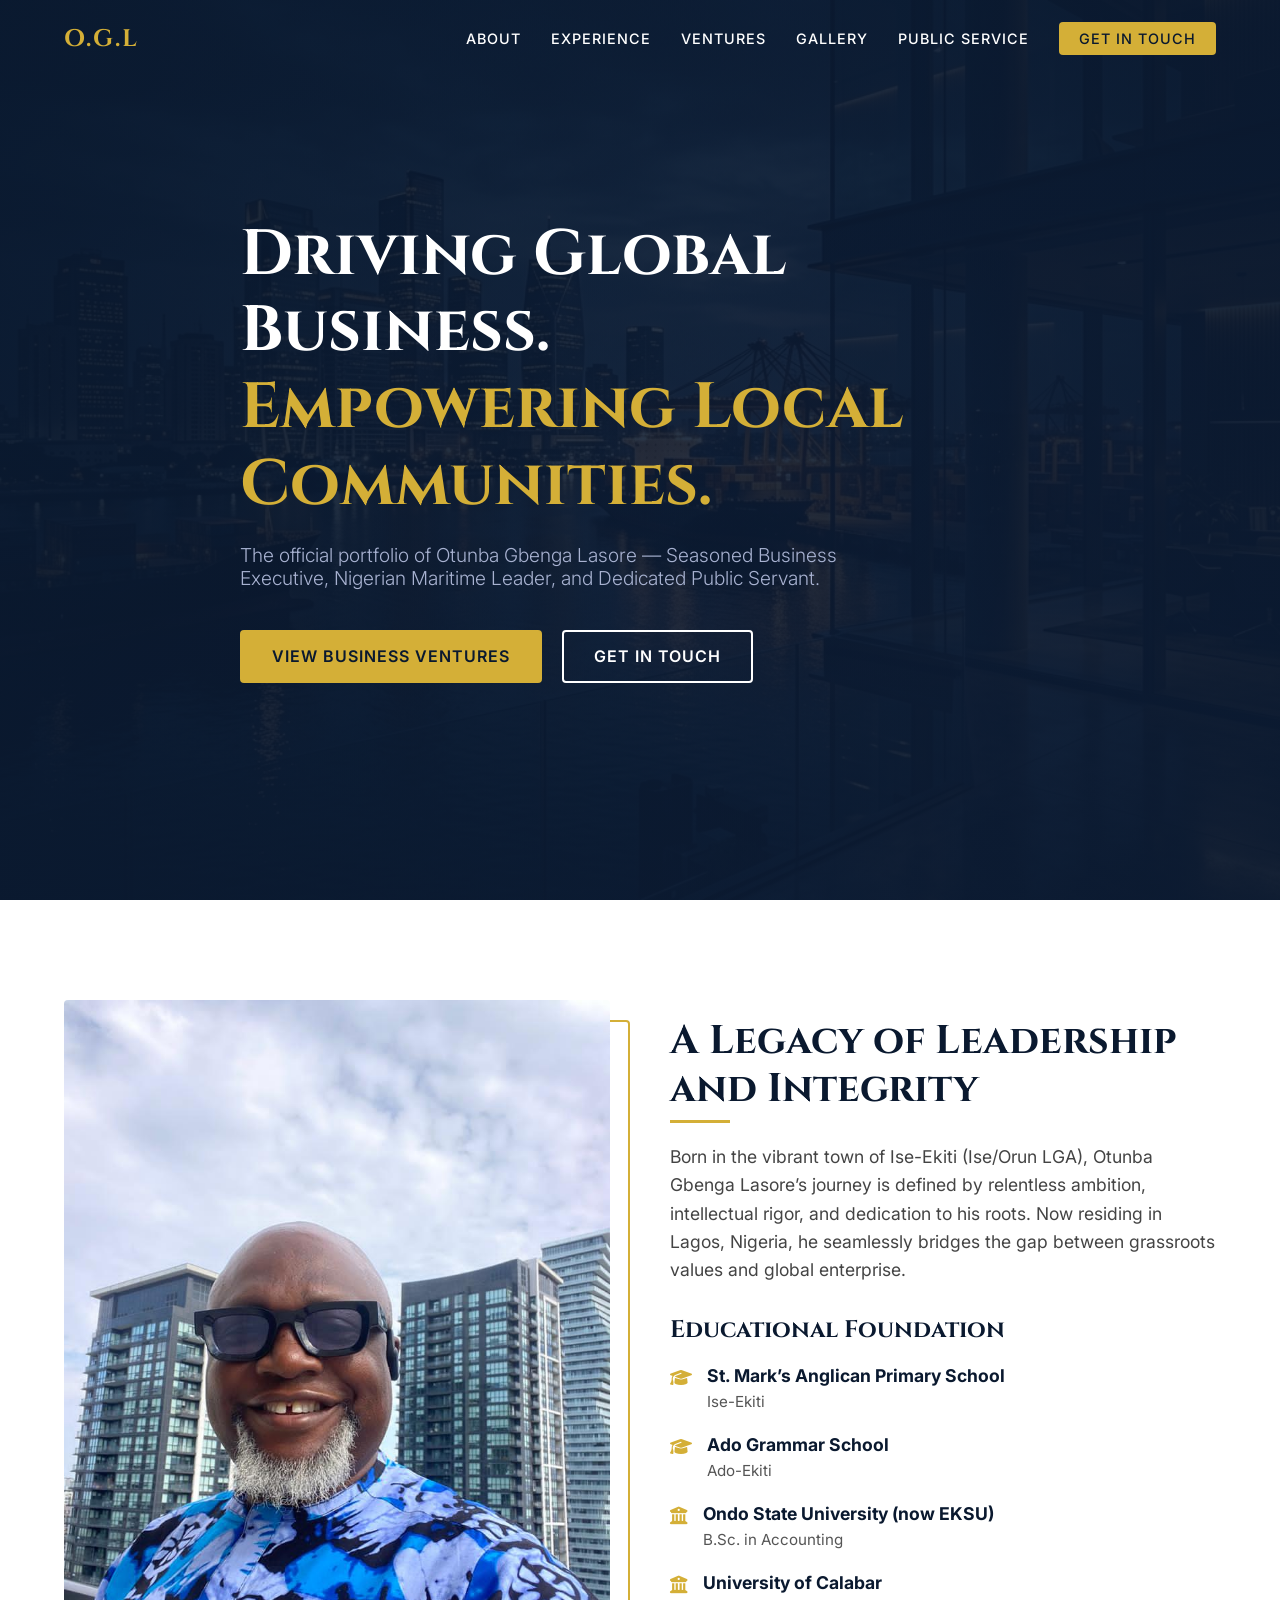
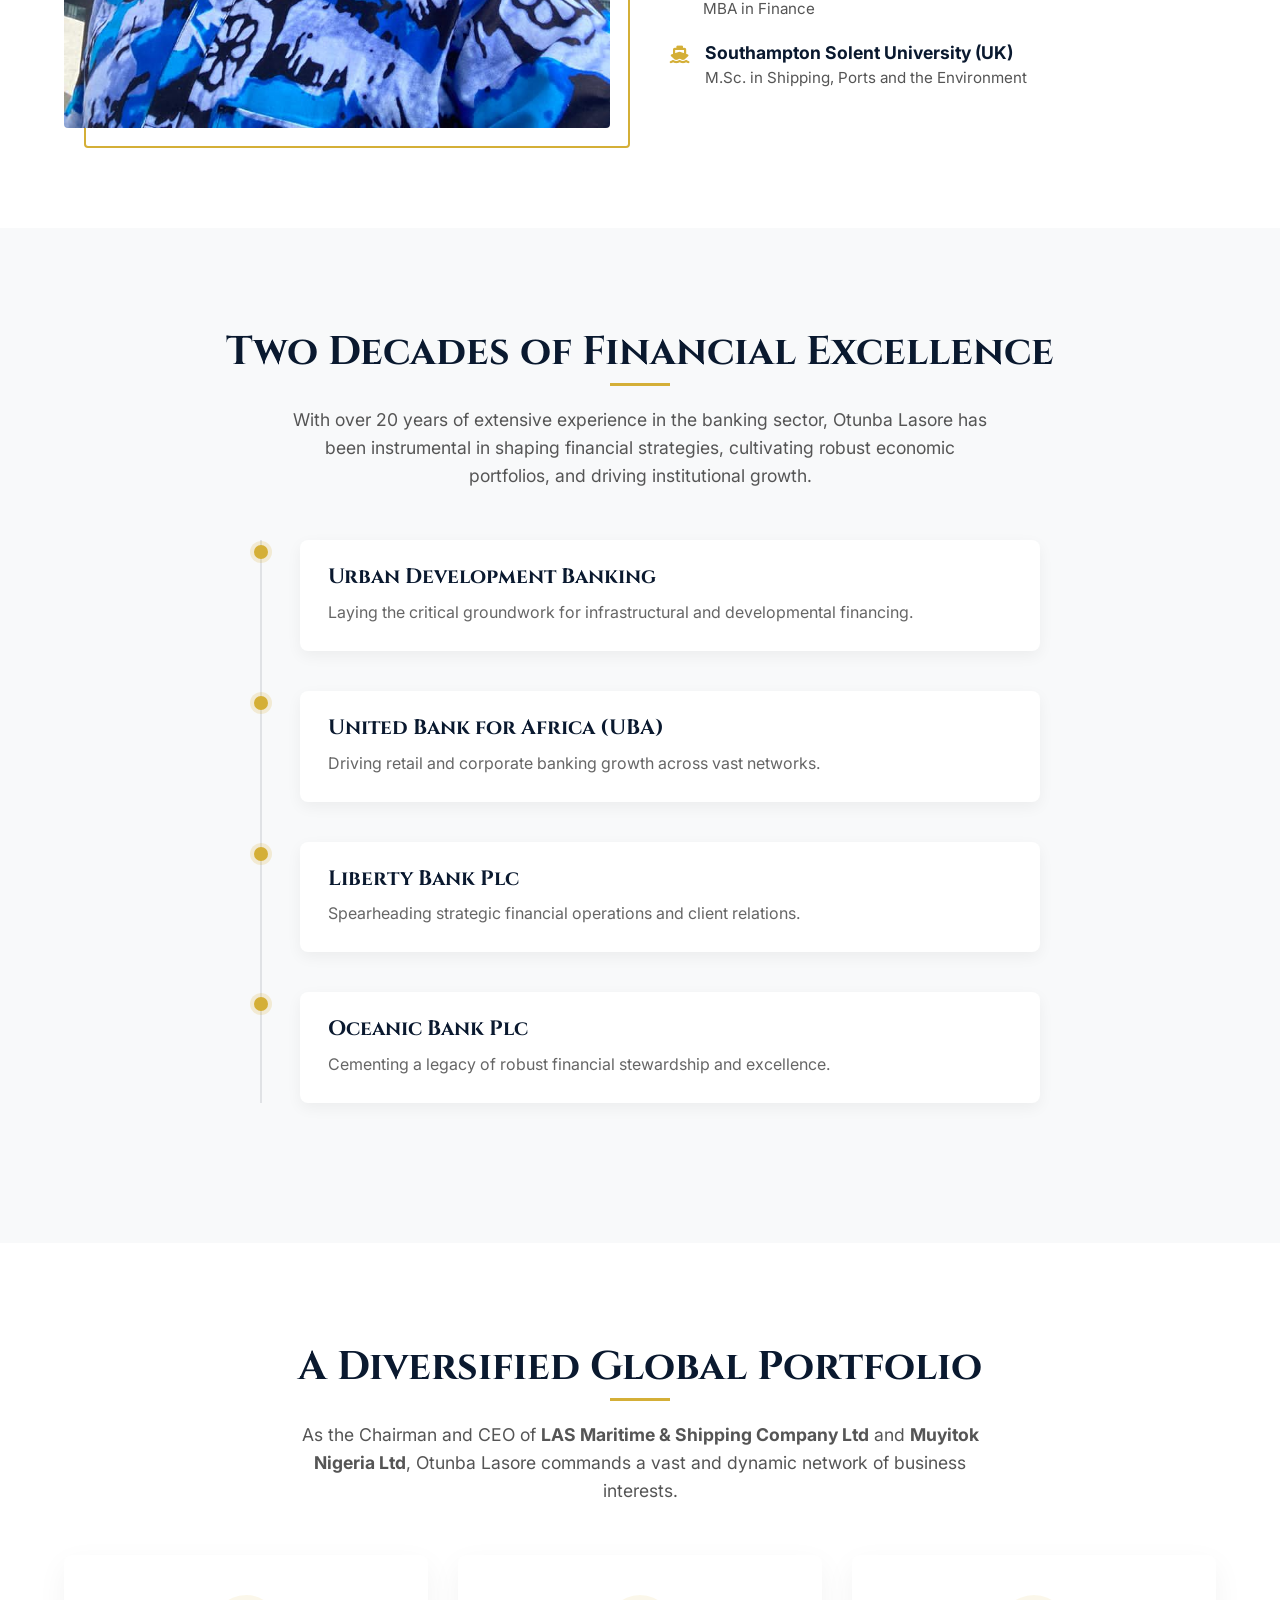
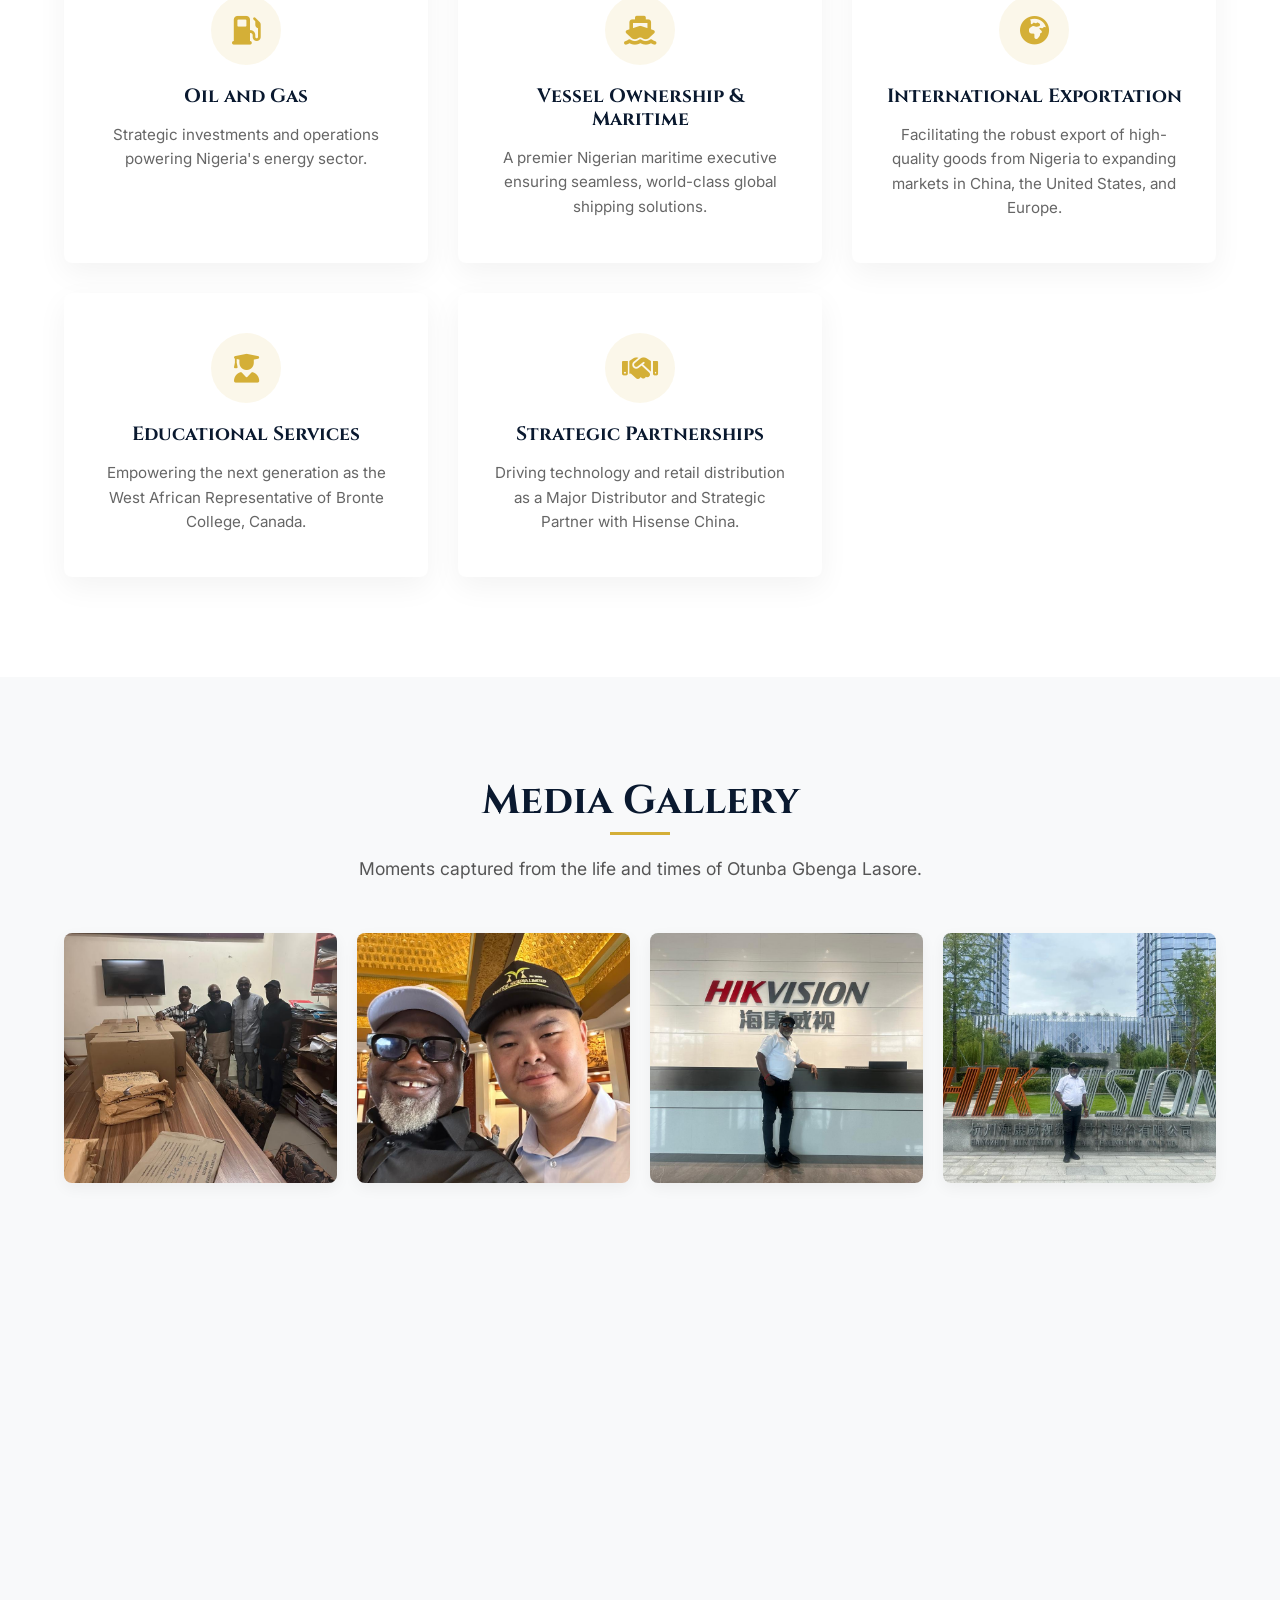
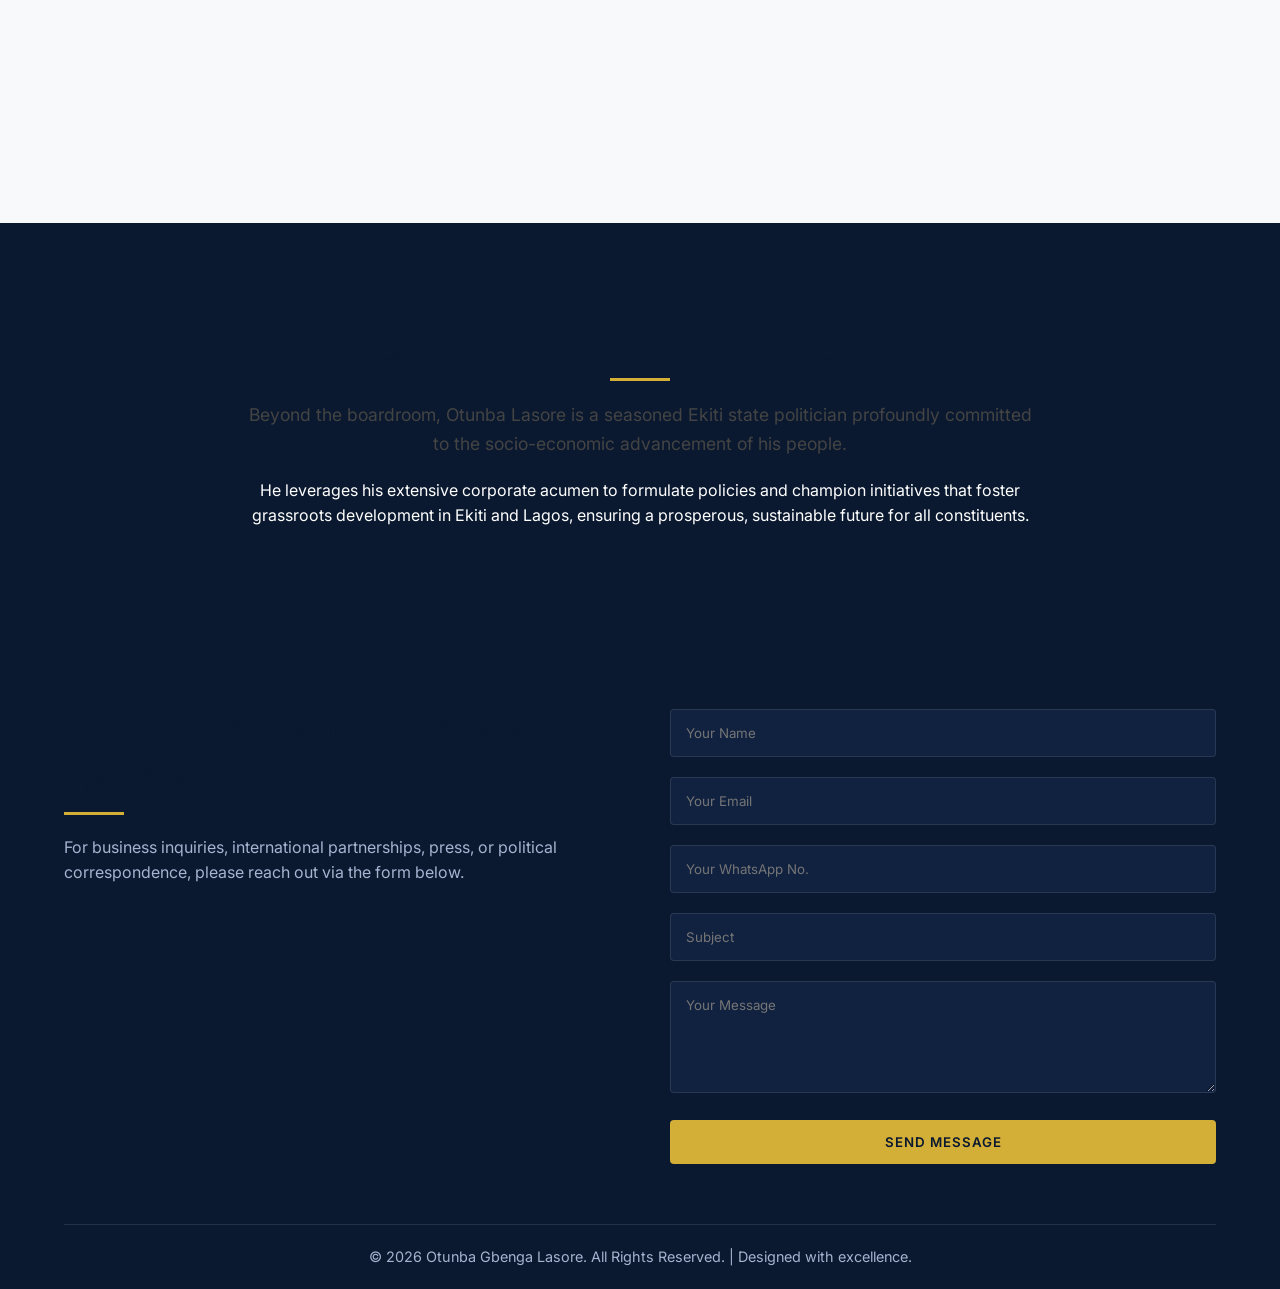
==== index.html @ c2786789 "docs: update residence to Lagos, Nigeria" ====
<!DOCTYPE html>
<html lang="en">
<head>
    <meta charset="UTF-8">
    <meta name="viewport" content="width=device-width, initial-scale=1.0">
    <title>Otunba Gbenga Lasore | Visionary Nigerian Business Leader & Politician</title>
    <meta name="description" content="Discover the legacy of Otunba Gbenga Lasore, a seasoned Nigerian maritime executive, Ekiti state politician, and CEO of LAS Maritime & Shipping. Explore his ventures in oil and gas, international export, and public service.">
    <meta name="keywords" content="Otunba Gbenga Lasore, Nigerian maritime executive, Ekiti state politician, LAS Maritime & Shipping CEO, Exporting from Nigeria, Nigerian business leader in Lagos, Muyitok Nigeria Ltd, Oil and Gas Nigeria, Hisense China distributor">
    
    <!-- Google Fonts -->
    <link rel="preconnect" href="https://fonts.googleapis.com">
    <link rel="preconnect" href="https://fonts.gstatic.com" crossorigin>
    <link href="https://fonts.googleapis.com/css2?family=Cinzel:wght@400;600;700&family=Inter:wght@300;400;500;600&display=swap" rel="stylesheet">
    
    <!-- Font Awesome for Icons -->
    <link rel="stylesheet" href="https://cdnjs.cloudflare.com/ajax/libs/font-awesome/6.4.0/css/all.min.css">
    
    <!-- Custom CSS -->
    <link rel="stylesheet" href="styles.css">
    
    <!-- Favicon -->
    <link rel="icon" type="image/jpeg" href="images/otunba-gbenga-lasore-portrait.jpg">
</head>
<body>
    <!-- Navbar -->
    <nav class="navbar">
        <div class="container nav-container">
            <a href="#" class="logo">O.G.L</a>
            <ul class="nav-links">
                <li><a href="#about">About</a></li>
                <li><a href="#experience">Experience</a></li>
                <li><a href="#ventures">Ventures</a></li>
                <li><a href="#gallery">Gallery</a></li>
                <li><a href="#public-service">Public Service</a></li>
                <li><a href="#contact" class="btn-primary-small">Get in Touch</a></li>
            </ul>
            <div class="hamburger">
                <i class="fas fa-bars"></i>
            </div>
        </div>
    </nav>

    <!-- Section 1: Hero -->
    <header class="hero" id="home">
        <div class="hero-overlay"></div>
        <div class="container hero-content fade-in-up">
            <h1 class="hero-title">Driving Global Business.<br><span class="text-gold">Empowering Local Communities.</span></h1>
            <h2 class="hero-subtitle">The official portfolio of Otunba Gbenga Lasore — Seasoned Business Executive, Nigerian Maritime Leader, and Dedicated Public Servant.</h2>
            <div class="hero-cta">
                <a href="#ventures" class="btn btn-primary">View Business Ventures</a>
                <a href="#contact" class="btn btn-secondary">Get in Touch</a>
            </div>
        </div>
    </header>

    <!-- Section 2: About (The Man & His Roots) -->
    <section class="about section" id="about">
        <div class="container">
            <div class="about-grid">
                <div class="about-image-wrapper reveal-left">
                    <div class="about-image">
                        <img src="images/otunba-gbenga-lasore-portrait.jpg" alt="Otunba Gbenga Lasore Portrait" style="width: 100%; height: 100%; object-fit: cover;">
                    </div>
                    <div class="accent-frame"></div>
                </div>
                <div class="about-text reveal-right">
                    <h2 class="section-heading">A Legacy of Leadership and Integrity</h2>
                    <p class="lead-text">Born in the vibrant town of Ise-Ekiti (Ise/Orun LGA), Otunba Gbenga Lasore’s journey is defined by relentless ambition, intellectual rigor, and dedication to his roots. Now residing in Lagos, Nigeria, he seamlessly bridges the gap between grassroots values and global enterprise.</p>
                    
                    <h3 class="sub-heading mt-4">Educational Foundation</h3>
                    <ul class="education-list">
                        <li>
                            <i class="fas fa-graduation-cap"></i>
                            <div>
                                <strong>St. Mark’s Anglican Primary School</strong>
                                <span>Ise-Ekiti</span>
                            </div>
                        </li>
                        <li>
                            <i class="fas fa-graduation-cap"></i>
                            <div>
                                <strong>Ado Grammar School</strong>
                                <span>Ado-Ekiti</span>
                            </div>
                        </li>
                        <li>
                            <i class="fas fa-university"></i>
                            <div>
                                <strong>Ondo State University (now EKSU)</strong>
                                <span>B.Sc. in Accounting</span>
                            </div>
                        </li>
                        <li>
                            <i class="fas fa-university"></i>
                            <div>
                                <strong>University of Calabar</strong>
                                <span>MBA in Finance</span>
                            </div>
                        </li>
                        <li>
                            <i class="fas fa-ship"></i>
                            <div>
                                <strong>Southampton Solent University (UK)</strong>
                                <span>M.Sc. in Shipping, Ports and the Environment</span>
                            </div>
                        </li>
                    </ul>
                </div>
            </div>
        </div>
    </section>

    <!-- Section 3: Professional Experience -->
    <section class="experience section bg-light" id="experience">
        <div class="container">
            <div class="section-header text-center reveal-up">
                <h2 class="section-heading">Two Decades of Financial Excellence</h2>
                <p class="section-subtext">With over 20 years of extensive experience in the banking sector, Otunba Lasore has been instrumental in shaping financial strategies, cultivating robust economic portfolios, and driving institutional growth.</p>
            </div>
            
            <div class="timeline reveal-up">
                <div class="timeline-item">
                    <div class="timeline-dot"></div>
                    <div class="timeline-content">
                        <h3>Urban Development Banking</h3>
                        <p>Laying the critical groundwork for infrastructural and developmental financing.</p>
                    </div>
                </div>
                <div class="timeline-item">
                    <div class="timeline-dot"></div>
                    <div class="timeline-content">
                        <h3>United Bank for Africa (UBA)</h3>
                        <p>Driving retail and corporate banking growth across vast networks.</p>
                    </div>
                </div>
                <div class="timeline-item">
                    <div class="timeline-dot"></div>
                    <div class="timeline-content">
                        <h3>Liberty Bank Plc</h3>
                        <p>Spearheading strategic financial operations and client relations.</p>
                    </div>
                </div>
                <div class="timeline-item">
                    <div class="timeline-dot"></div>
                    <div class="timeline-content">
                        <h3>Oceanic Bank Plc</h3>
                        <p>Cementing a legacy of robust financial stewardship and excellence.</p>
                    </div>
                </div>
            </div>
        </div>
    </section>

    <!-- Section 4: Current Ventures -->
    <section class="ventures section" id="ventures">
        <div class="container">
            <div class="section-header text-center reveal-up">
                <h2 class="section-heading">A Diversified Global Portfolio</h2>
                <p class="section-subtext">As the Chairman and CEO of <strong>LAS Maritime & Shipping Company Ltd</strong> and <strong>Muyitok Nigeria Ltd</strong>, Otunba Lasore commands a vast and dynamic network of business interests.</p>
            </div>
            
            <div class="ventures-grid">
                <div class="venture-card reveal-up">
                    <div class="card-icon"><i class="fas fa-gas-pump"></i></div>
                    <h3>Oil and Gas</h3>
                    <p>Strategic investments and operations powering Nigeria's energy sector.</p>
                </div>
                <div class="venture-card reveal-up" style="transition-delay: 0.1s;">
                    <div class="card-icon"><i class="fas fa-ship"></i></div>
                    <h3>Vessel Ownership & Maritime</h3>
                    <p>A premier Nigerian maritime executive ensuring seamless, world-class global shipping solutions.</p>
                </div>
                <div class="venture-card reveal-up" style="transition-delay: 0.2s;">
                    <div class="card-icon"><i class="fas fa-globe-africa"></i></div>
                    <h3>International Exportation</h3>
                    <p>Facilitating the robust export of high-quality goods from Nigeria to expanding markets in China, the United States, and Europe.</p>
                </div>
                <div class="venture-card reveal-up" style="transition-delay: 0.3s;">
                    <div class="card-icon"><i class="fas fa-user-graduate"></i></div>
                    <h3>Educational Services</h3>
                    <p>Empowering the next generation as the West African Representative of Bronte College, Canada.</p>
                </div>
                <div class="venture-card reveal-up" style="transition-delay: 0.4s;">
                    <div class="card-icon"><i class="fas fa-handshake"></i></div>
                    <h3>Strategic Partnerships</h3>
                    <p>Driving technology and retail distribution as a Major Distributor and Strategic Partner with Hisense China.</p>
                </div>
            </div>
        </div>
    </section>

    <!-- Section 5: Gallery -->
    <section class="gallery section bg-light" id="gallery">
        <div class="container">
            <div class="section-header text-center reveal-up">
                <h2 class="section-heading">Media Gallery</h2>
                <p class="section-subtext">Moments captured from the life and times of Otunba Gbenga Lasore.</p>
            </div>
            <div class="gallery-grid">
                <img src="images/otunba-gbenga-lasore-1.jpg" alt="Otunba Gbenga Lasore at event 1" class="gallery-img reveal-up" loading="lazy">
                <img src="images/otunba-gbenga-lasore-2.jpg" alt="Otunba Gbenga Lasore at event 2" class="gallery-img reveal-up" loading="lazy">
                <img src="images/otunba-gbenga-lasore-3.jpg" alt="Otunba Gbenga Lasore at event 3" class="gallery-img reveal-up" loading="lazy">
                <img src="images/otunba-gbenga-lasore-4.jpg" alt="Otunba Gbenga Lasore at event 4" class="gallery-img reveal-up" loading="lazy">
                <img src="images/otunba-gbenga-lasore-5.jpg" alt="Otunba Gbenga Lasore at event 5" class="gallery-img reveal-up" loading="lazy">
                <img src="images/otunba-gbenga-lasore-6.jpg" alt="Otunba Gbenga Lasore at event 6" class="gallery-img reveal-up" loading="lazy">
                <img src="images/otunba-gbenga-lasore-7.jpg" alt="Otunba Gbenga Lasore at event 7" class="gallery-img reveal-up" loading="lazy">
                <img src="images/otunba-gbenga-lasore-8.jpg" alt="Otunba Gbenga Lasore at event 8" class="gallery-img reveal-up" loading="lazy">
                <img src="images/otunba-gbenga-lasore-9.jpg" alt="Otunba Gbenga Lasore at event 9" class="gallery-img reveal-up" loading="lazy">
                <img src="images/otunba-gbenga-lasore-10.jpg" alt="Otunba Gbenga Lasore at event 10" class="gallery-img reveal-up" loading="lazy">
            </div>
        </div>
    </section>

    <!-- Section 6: Public Service & Leadership -->
    <section class="public-service section parallax" id="public-service">
        <div class="parallax-overlay"></div>
        <div class="container reveal-up relative z-10 text-center">
            <h2 class="section-heading text-white">Championing the People</h2>
            <div class="public-service-content">
                <p class="text-white lead-text">Beyond the boardroom, Otunba Lasore is a seasoned Ekiti state politician profoundly committed to the socio-economic advancement of his people.</p>
                <p class="text-white">He leverages his extensive corporate acumen to formulate policies and champion initiatives that foster grassroots development in Ekiti and Lagos, ensuring a prosperous, sustainable future for all constituents.</p>
            </div>
        </div>
    </section>

    <!-- Section 6: Contact & Footer -->
    <footer class="footer" id="contact">
        <div class="container">
            <div class="footer-grid">
                <div class="footer-info reveal-left">
                    <h2 class="section-heading text-white">Connect with Otunba Lasore</h2>
                    <p class="text-slate mb-4">For business inquiries, international partnerships, press, or political correspondence, please reach out via the form below.</p>
                    

                </div>
                
                <div class="footer-form reveal-right">
                    <form class="contact-form" onsubmit="sendEmail(event)">
                        <div class="form-group">
                            <input type="text" id="senderName" placeholder="Your Name" required>
                        </div>
                        <div class="form-group">
                            <input type="email" id="senderEmail" placeholder="Your Email" required>
                        </div>
                        <div class="form-group">
                            <input type="text" id="senderWhatsapp" placeholder="Your WhatsApp No." required>
                        </div>
                        <div class="form-group">
                            <input type="text" id="senderSubject" placeholder="Subject" required>
                        </div>
                        <div class="form-group">
                            <textarea id="senderMessage" rows="5" placeholder="Your Message" required></textarea>
                        </div>
                        <button type="submit" class="btn btn-primary btn-block">Send Message</button>
                    </form>
                </div>
            </div>
            
            <div class="footer-bottom text-center">
                <p>&copy; 2026 Otunba Gbenga Lasore. All Rights Reserved. | Designed with excellence.</p>
            </div>
        </div>
    </footer>

    <!-- Custom JS -->
    <script src="script.js"></script>
</body>
</html>
---- styles.css ----
/* =========================================
   CSS Variables & Reset
   ========================================= */
:root {
    --primary-navy: #0A192F;
    --primary-navy-light: #112240;
    --primary-gold: #D4AF37;
    --primary-gold-dark: #B5952F;
    --accent-white: #FFFFFF;
    --accent-slate: #8892B0;
    --accent-slate-light: #A8B2D1;
    --bg-light: #F8F9FA;
    
    --font-heading: 'Cinzel', serif;
    --font-body: 'Inter', sans-serif;
    
    --transition: all 0.3s cubic-bezier(0.25, 0.8, 0.25, 1);
    --shadow: 0 10px 30px -15px rgba(2, 12, 27, 0.7);
}

* {
    margin: 0;
    padding: 0;
    box-sizing: border-box;
}

html {
    scroll-behavior: smooth;
    font-size: 16px;
}

body {
    font-family: var(--font-body);
    color: var(--primary-navy);
    line-height: 1.6;
    overflow-x: hidden;
    background-color: var(--accent-white);
}

/* =========================================
   Typography & Utilities
   ========================================= */
h1, h2, h3, h4, h5, h6 {
    font-family: var(--font-heading);
    font-weight: 700;
    line-height: 1.2;
}

a {
    text-decoration: none;
    color: inherit;
    transition: var(--transition);
}

ul {
    list-style: none;
}

.container {
    width: 90%;
    max-width: 1200px;
    margin: 0 auto;
}

.section {
    padding: 100px 0;
}

.text-gold { color: var(--primary-gold); }
.text-white { color: var(--accent-white); }
.text-slate { color: var(--accent-slate-light); }
.text-center { text-align: center; }
.bg-light { background-color: var(--bg-light); }
.mt-4 { margin-top: 2rem; }
.mb-4 { margin-bottom: 2rem; }

/* Buttons */
.btn {
    display: inline-block;
    padding: 12px 30px;
    font-family: var(--font-body);
    font-weight: 600;
    text-transform: uppercase;
    letter-spacing: 1px;
    border-radius: 4px;
    cursor: pointer;
    transition: var(--transition);
}

.btn-primary {
    background-color: var(--primary-gold);
    color: var(--primary-navy);
    border: 2px solid var(--primary-gold);
}

.btn-primary:hover {
    background-color: transparent;
    color: var(--primary-gold);
}

.btn-secondary {
    background-color: transparent;
    color: var(--accent-white);
    border: 2px solid var(--accent-white);
}

.btn-secondary:hover {
    background-color: var(--accent-white);
    color: var(--primary-navy);
}

.btn-primary-small {
    background-color: var(--primary-gold);
    color: var(--primary-navy) !important;
    padding: 8px 20px;
    border-radius: 4px;
    font-weight: 600;
}

.btn-primary-small:hover {
    background-color: var(--primary-gold-dark);
}

.btn-block {
    display: block;
    width: 100%;
}

/* =========================================
   Navbar
   ========================================= */
.navbar {
    position: fixed;
    top: 0;
    left: 0;
    width: 100%;
    padding: 20px 0;
    z-index: 1000;
    transition: var(--transition);
}

.navbar.scrolled {
    background: rgba(10, 25, 47, 0.95);
    backdrop-filter: blur(10px);
    padding: 15px 0;
    box-shadow: 0 5px 20px rgba(0, 0, 0, 0.2);
}

.nav-container {
    display: flex;
    justify-content: space-between;
    align-items: center;
}

.logo {
    font-family: var(--font-heading);
    font-size: 1.5rem;
    font-weight: 700;
    color: var(--primary-gold);
    letter-spacing: 2px;
}

.nav-links {
    display: flex;
    align-items: center;
    gap: 30px;
}

.nav-links a {
    color: var(--accent-white);
    font-weight: 500;
    font-size: 0.9rem;
    text-transform: uppercase;
    letter-spacing: 1px;
}

.nav-links a:not(.btn-primary-small):hover {
    color: var(--primary-gold);
}

.hamburger {
    display: none;
    color: var(--accent-white);
    font-size: 1.5rem;
    cursor: pointer;
}

/* =========================================
   Hero Section
   ========================================= */
.hero {
    height: 100vh;
    min-height: 600px;
    position: relative;
    display: flex;
    align-items: center;
    background-color: var(--primary-navy);
    /* We will use a placeholder gradient since we don't have an image yet */
    background: linear-gradient(135deg, rgba(10, 25, 47, 0.8) 0%, rgba(17, 34, 64, 0.8) 100%), url('images/hero.png');
    background-size: cover;
    background-position: center;
}

.hero-overlay {
    position: absolute;
    top: 0;
    left: 0;
    width: 100%;
    height: 100%;
    background: radial-gradient(circle at center, rgba(10,25,47,0.4) 0%, rgba(10,25,47,0.8) 100%);
    z-index: 1;
}

.hero-content {
    position: relative;
    z-index: 2;
    max-width: 800px;
}

.hero-title {
    font-size: clamp(2.5rem, 5vw, 4.5rem);
    color: var(--accent-white);
    margin-bottom: 20px;
}

.hero-subtitle {
    font-family: var(--font-body);
    font-size: clamp(1rem, 2vw, 1.2rem);
    font-weight: 300;
    color: var(--accent-slate-light);
    margin-bottom: 40px;
    max-width: 600px;
}

.hero-cta {
    display: flex;
    gap: 20px;
}

/* =========================================
   About Section
   ========================================= */
.about-grid {
    display: grid;
    grid-template-columns: 1fr 1fr;
    gap: 60px;
    align-items: center;
}

.about-image-wrapper {
    position: relative;
}

.about-image {
    position: relative;
    z-index: 2;
    border-radius: 4px;
    overflow: hidden;
    aspect-ratio: 3/4;
    background-color: var(--primary-navy-light);
}

.placeholder-portrait {
    width: 100%;
    height: 100%;
    display: flex;
    justify-content: center;
    align-items: center;
    font-size: 8rem;
    color: rgba(255,255,255,0.1);
}

.accent-frame {
    position: absolute;
    top: 20px;
    left: 20px;
    width: 100%;
    height: 100%;
    border: 2px solid var(--primary-gold);
    z-index: 1;
    border-radius: 4px;
    transition: var(--transition);
}

.about-image-wrapper:hover .accent-frame {
    top: 15px;
    left: 15px;
}

.section-heading {
    font-size: 2.5rem;
    color: var(--primary-navy);
    margin-bottom: 30px;
    position: relative;
    display: inline-block;
}

.section-heading::after {
    content: '';
    position: absolute;
    bottom: -10px;
    left: 0;
    width: 60px;
    height: 3px;
    background-color: var(--primary-gold);
}

.text-center .section-heading::after {
    left: 50%;
    transform: translateX(-50%);
}

.lead-text {
    font-size: 1.1rem;
    color: #444;
    margin-bottom: 20px;
}

.sub-heading {
    font-size: 1.5rem;
    color: var(--primary-navy);
    margin-bottom: 15px;
}

.education-list {
    margin-top: 20px;
}

.education-list li {
    display: flex;
    gap: 15px;
    margin-bottom: 20px;
    align-items: flex-start;
}

.education-list i {
    color: var(--primary-gold);
    font-size: 1.1rem;
    margin-top: 4px;
}

.education-list div {
    display: flex;
    flex-direction: column;
}

.education-list strong {
    font-size: 1.1rem;
    color: var(--primary-navy);
    line-height: 1.3;
}

.education-list span {
    font-size: 0.95rem;
    color: #555;
    margin-top: 2px;
}

/* =========================================
   Experience Timeline
   ========================================= */
.section-subtext {
    max-width: 700px;
    margin: 0 auto 50px;
    color: #555;
    font-size: 1.1rem;
}

.timeline {
    position: relative;
    max-width: 800px;
    margin: 0 auto;
}

.timeline::before {
    content: '';
    position: absolute;
    top: 0;
    left: 20px;
    height: 100%;
    width: 2px;
    background-color: rgba(10, 25, 47, 0.1);
}

.timeline-item {
    position: relative;
    margin-bottom: 40px;
    padding-left: 60px;
}

.timeline-dot {
    position: absolute;
    top: 5px;
    left: 14px;
    width: 14px;
    height: 14px;
    border-radius: 50%;
    background-color: var(--primary-gold);
    box-shadow: 0 0 0 4px rgba(212, 175, 55, 0.2);
}

.timeline-content {
    background-color: var(--accent-white);
    padding: 25px;
    border-radius: 8px;
    box-shadow: 0 5px 15px rgba(0,0,0,0.05);
    transition: var(--transition);
    border-left: 3px solid transparent;
}

.timeline-content:hover {
    transform: translateY(-5px);
    box-shadow: 0 10px 25px rgba(0,0,0,0.1);
    border-left-color: var(--primary-gold);
}

.timeline-content h3 {
    color: var(--primary-navy);
    margin-bottom: 10px;
    font-size: 1.3rem;
}

.timeline-content p {
    color: #666;
}

/* =========================================
   Ventures Section
   ========================================= */
.ventures-grid {
    display: grid;
    grid-template-columns: repeat(auto-fit, minmax(300px, 1fr));
    gap: 30px;
}

.venture-card {
    background-color: var(--accent-white);
    padding: 40px 30px;
    border-radius: 8px;
    text-align: center;
    box-shadow: 0 10px 30px rgba(0,0,0,0.05);
    transition: var(--transition);
    border-bottom: 3px solid transparent;
}

.venture-card:hover {
    transform: translateY(-10px);
    box-shadow: 0 20px 40px rgba(0,0,0,0.1);
    border-bottom-color: var(--primary-gold);
}

.card-icon {
    width: 70px;
    height: 70px;
    margin: 0 auto 20px;
    background-color: rgba(212, 175, 55, 0.1);
    border-radius: 50%;
    display: flex;
    justify-content: center;
    align-items: center;
    font-size: 1.8rem;
    color: var(--primary-gold);
    transition: var(--transition);
}

.venture-card:hover .card-icon {
    background-color: var(--primary-gold);
    color: var(--accent-white);
}

.venture-card h3 {
    margin-bottom: 15px;
    font-size: 1.2rem;
}

.venture-card p {
    color: #666;
    font-size: 0.95rem;
}

/* =========================================
   Public Service Section
   ========================================= */
.public-service {
    background-color: var(--primary-navy);
    position: relative;
    background-image: linear-gradient(rgba(10, 25, 47, 0.85), rgba(10, 25, 47, 0.85)), url('data:image/svg+xml;utf8,<svg width="100" height="100" xmlns="http://www.w3.org/2000/svg"><rect width="100" height="100" fill="%230a192f"/><path d="M0 100 L100 0" stroke="%23112240" stroke-width="2"/></svg>');
    background-attachment: fixed;
    background-size: cover;
}

.public-service-content {
    max-width: 800px;
    margin: 0 auto;
}

.relative { position: relative; }
.z-10 { z-index: 10; }

/* =========================================
   Contact & Footer
   ========================================= */
.footer {
    background-color: var(--primary-navy);
    padding: 80px 0 20px;
    color: var(--accent-slate-light);
}

.footer-grid {
    display: grid;
    grid-template-columns: 1fr 1fr;
    gap: 60px;
    margin-bottom: 60px;
}

.contact-details {
    margin: 30px 0;
}

.contact-details li {
    display: flex;
    align-items: center;
    gap: 15px;
    margin-bottom: 15px;
}

.social-links {
    display: flex;
    gap: 15px;
}

.social-icon {
    width: 40px;
    height: 40px;
    border-radius: 50%;
    background-color: var(--primary-navy-light);
    display: flex;
    justify-content: center;
    align-items: center;
    color: var(--accent-white);
    transition: var(--transition);
}

.social-icon:hover {
    background-color: var(--primary-gold);
    transform: translateY(-3px);
}

.contact-form .form-group {
    margin-bottom: 20px;
}

.contact-form input,
.contact-form textarea {
    width: 100%;
    padding: 15px;
    background-color: var(--primary-navy-light);
    border: 1px solid rgba(255,255,255,0.1);
    border-radius: 4px;
    color: var(--accent-white);
    font-family: var(--font-body);
    transition: var(--transition);
}

.contact-form input:focus,
.contact-form textarea:focus {
    outline: none;
    border-color: var(--primary-gold);
    background-color: rgba(17, 34, 64, 0.8);
}

.footer-bottom {
    border-top: 1px solid rgba(255,255,255,0.1);
    padding-top: 20px;
    font-size: 0.9rem;
}

/* =========================================
   Animations
   ========================================= */
.fade-in-up {
    opacity: 0;
    transform: translateY(30px);
    animation: fadeInUp 1s ease forwards;
    animation-delay: 0.2s;
}

@keyframes fadeInUp {
    to {
        opacity: 1;
        transform: translateY(0);
    }
}

.reveal-up, .reveal-left, .reveal-right {
    opacity: 0;
    visibility: hidden;
    transition: all 0.8s cubic-bezier(0.5, 0, 0, 1);
}

.reveal-up { transform: translateY(50px); }
.reveal-left { transform: translateX(-50px); }
.reveal-right { transform: translateX(50px); }

.reveal-up.active, .reveal-left.active, .reveal-right.active {
    opacity: 1;
    visibility: visible;
    transform: translate(0);
}

/* =========================================
   Gallery Section
   ========================================= */
.gallery-grid {
    display: grid;
    grid-template-columns: repeat(auto-fill, minmax(250px, 1fr));
    gap: 20px;
}

.gallery-img {
    width: 100%;
    height: 250px;
    object-fit: cover;
    border-radius: 8px;
    transition: var(--transition);
    box-shadow: 0 5px 15px rgba(0,0,0,0.05);
}

.gallery-img:hover {
    transform: scale(1.03);
    box-shadow: 0 10px 25px rgba(0,0,0,0.1);
}

/* =========================================
   Media Queries
   ========================================= */
@media (max-width: 992px) {
    .about-grid, .footer-grid {
        grid-template-columns: 1fr;
    }
    
    .about-image-wrapper {
        max-width: 500px;
        margin: 0 auto;
    }
}

@media (max-width: 768px) {
    .navbar {
        background: rgba(10, 25, 47, 0.98);
        padding: 15px 0;
        box-shadow: 0 2px 10px rgba(0,0,0,0.3);
    }

    .section {
        padding: 60px 0;
    }
    
    .section-heading {
        font-size: 2rem;
    }

    .hero {
        padding-top: 100px;
        align-items: flex-start;
        height: auto;
        min-height: 100vh;
    }

    .hero-title {
        font-size: 2.2rem;
    }

    .hero-subtitle {
        font-size: 1rem;
    }

    .nav-links {
        position: fixed;
        top: 0;
        right: -100%;
        height: 100vh;
        width: 80%;
        max-width: 300px;
        background-color: var(--primary-navy-light);
        flex-direction: column;
        justify-content: center;
        transition: 0.4s ease-in-out;
        box-shadow: -10px 0 30px rgba(0,0,0,0.5);
    }
    
    .nav-links.active {
        right: 0;
    }
    
    .hamburger {
        display: block;
        z-index: 1001;
    }
    
    .hero-cta {
        flex-direction: column;
    }
    
    .btn {
        text-align: center;
    }
}
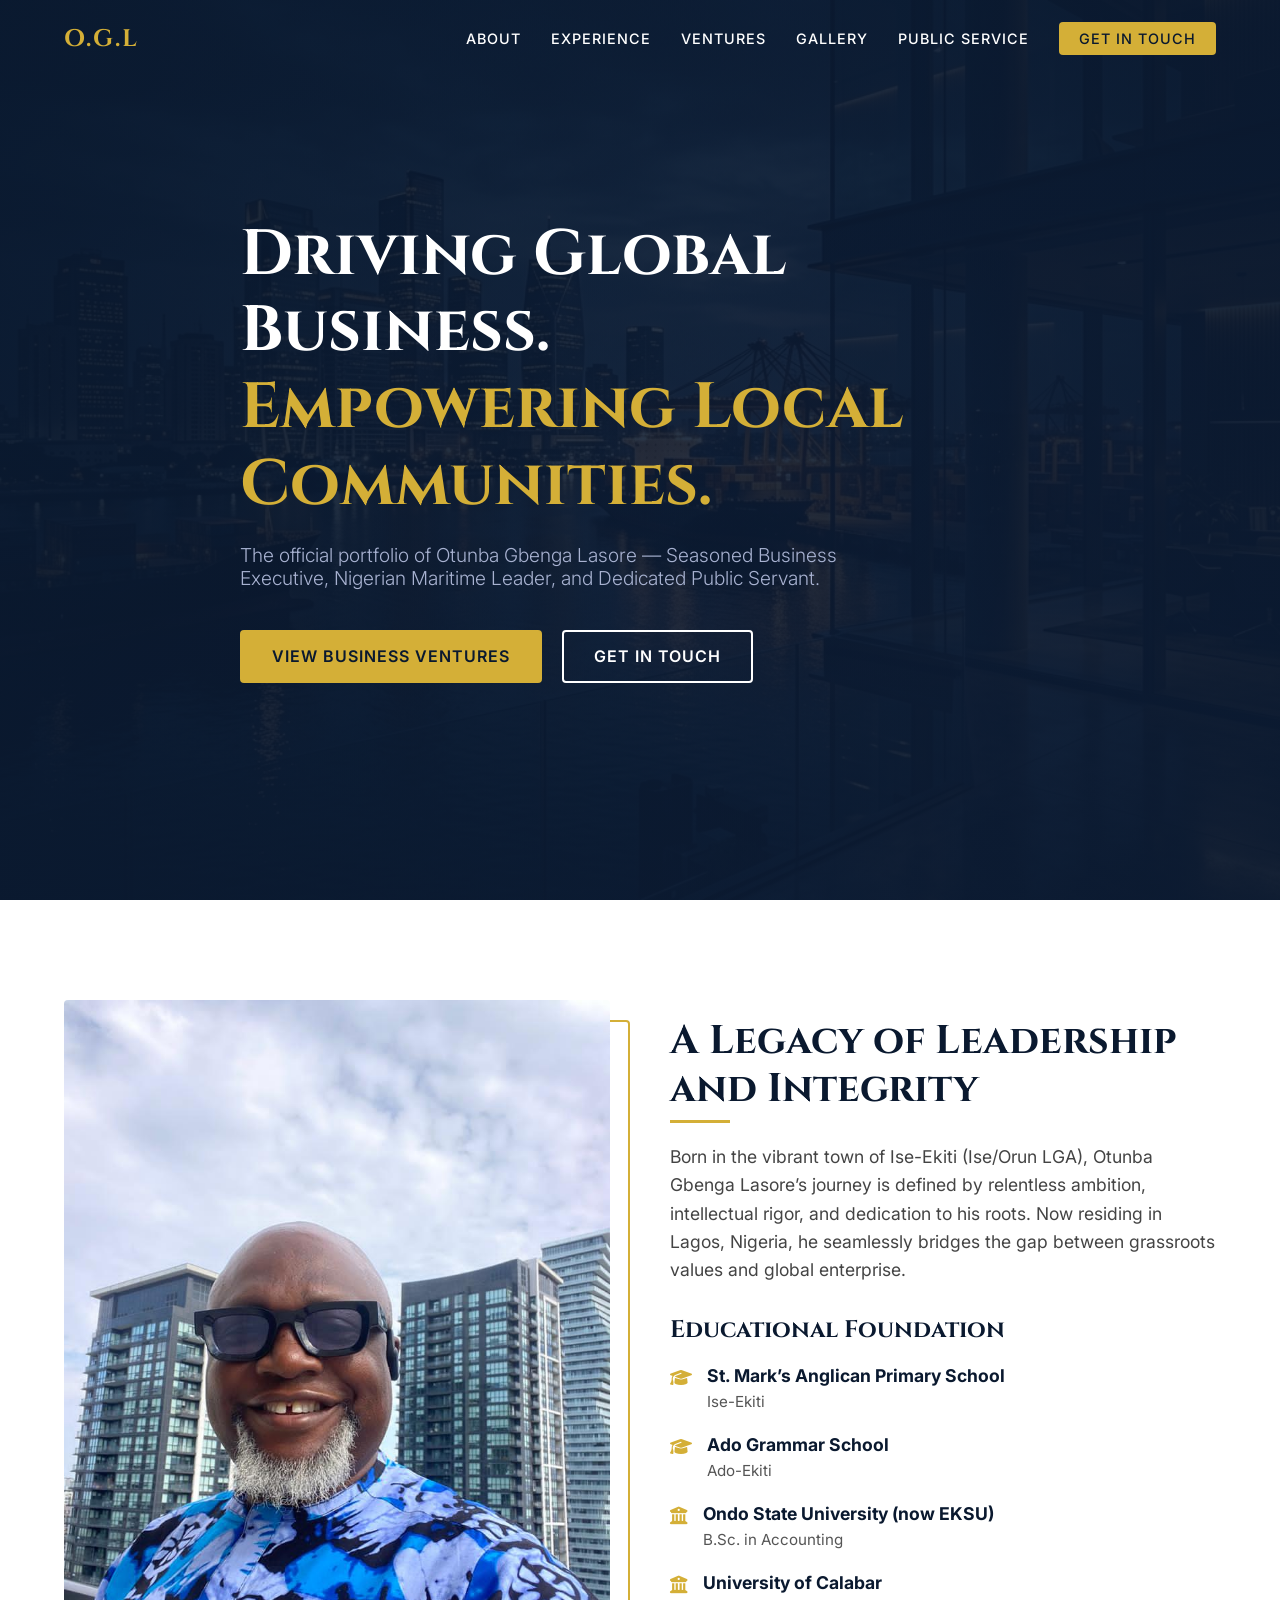
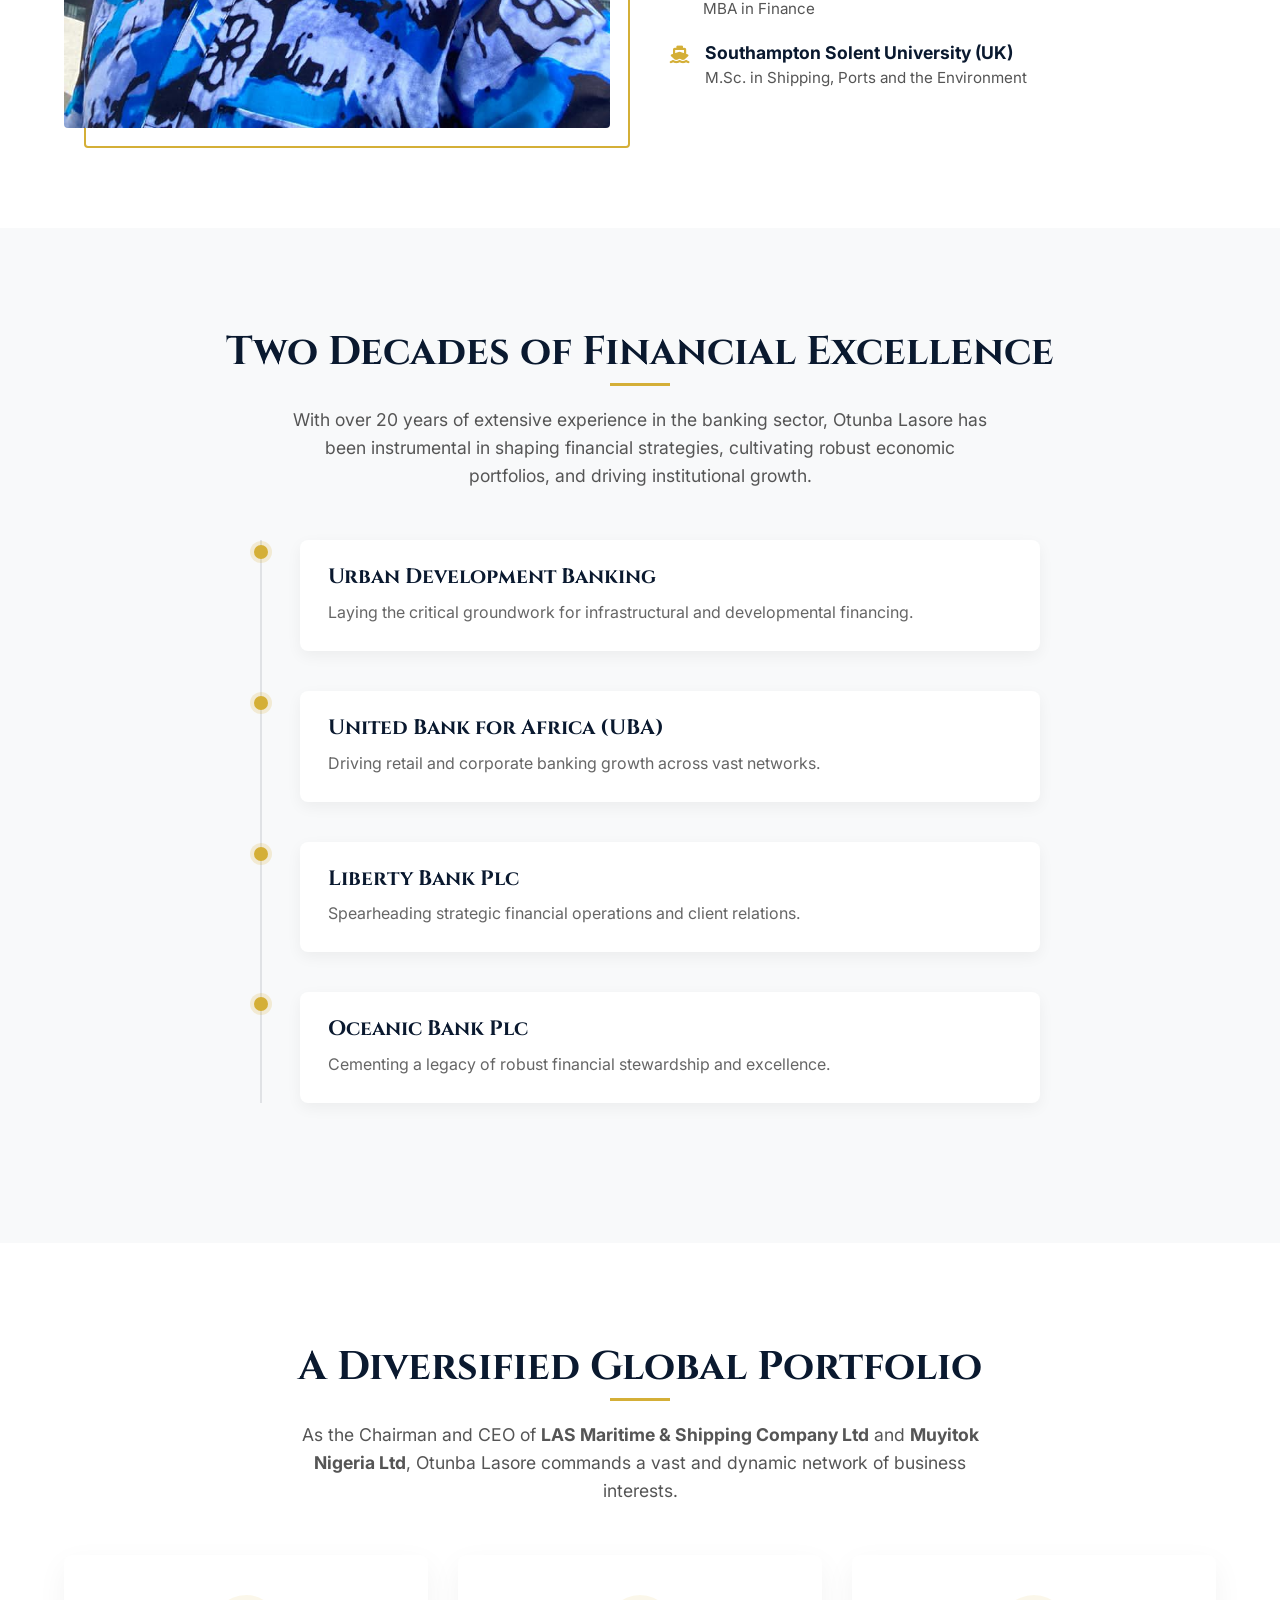
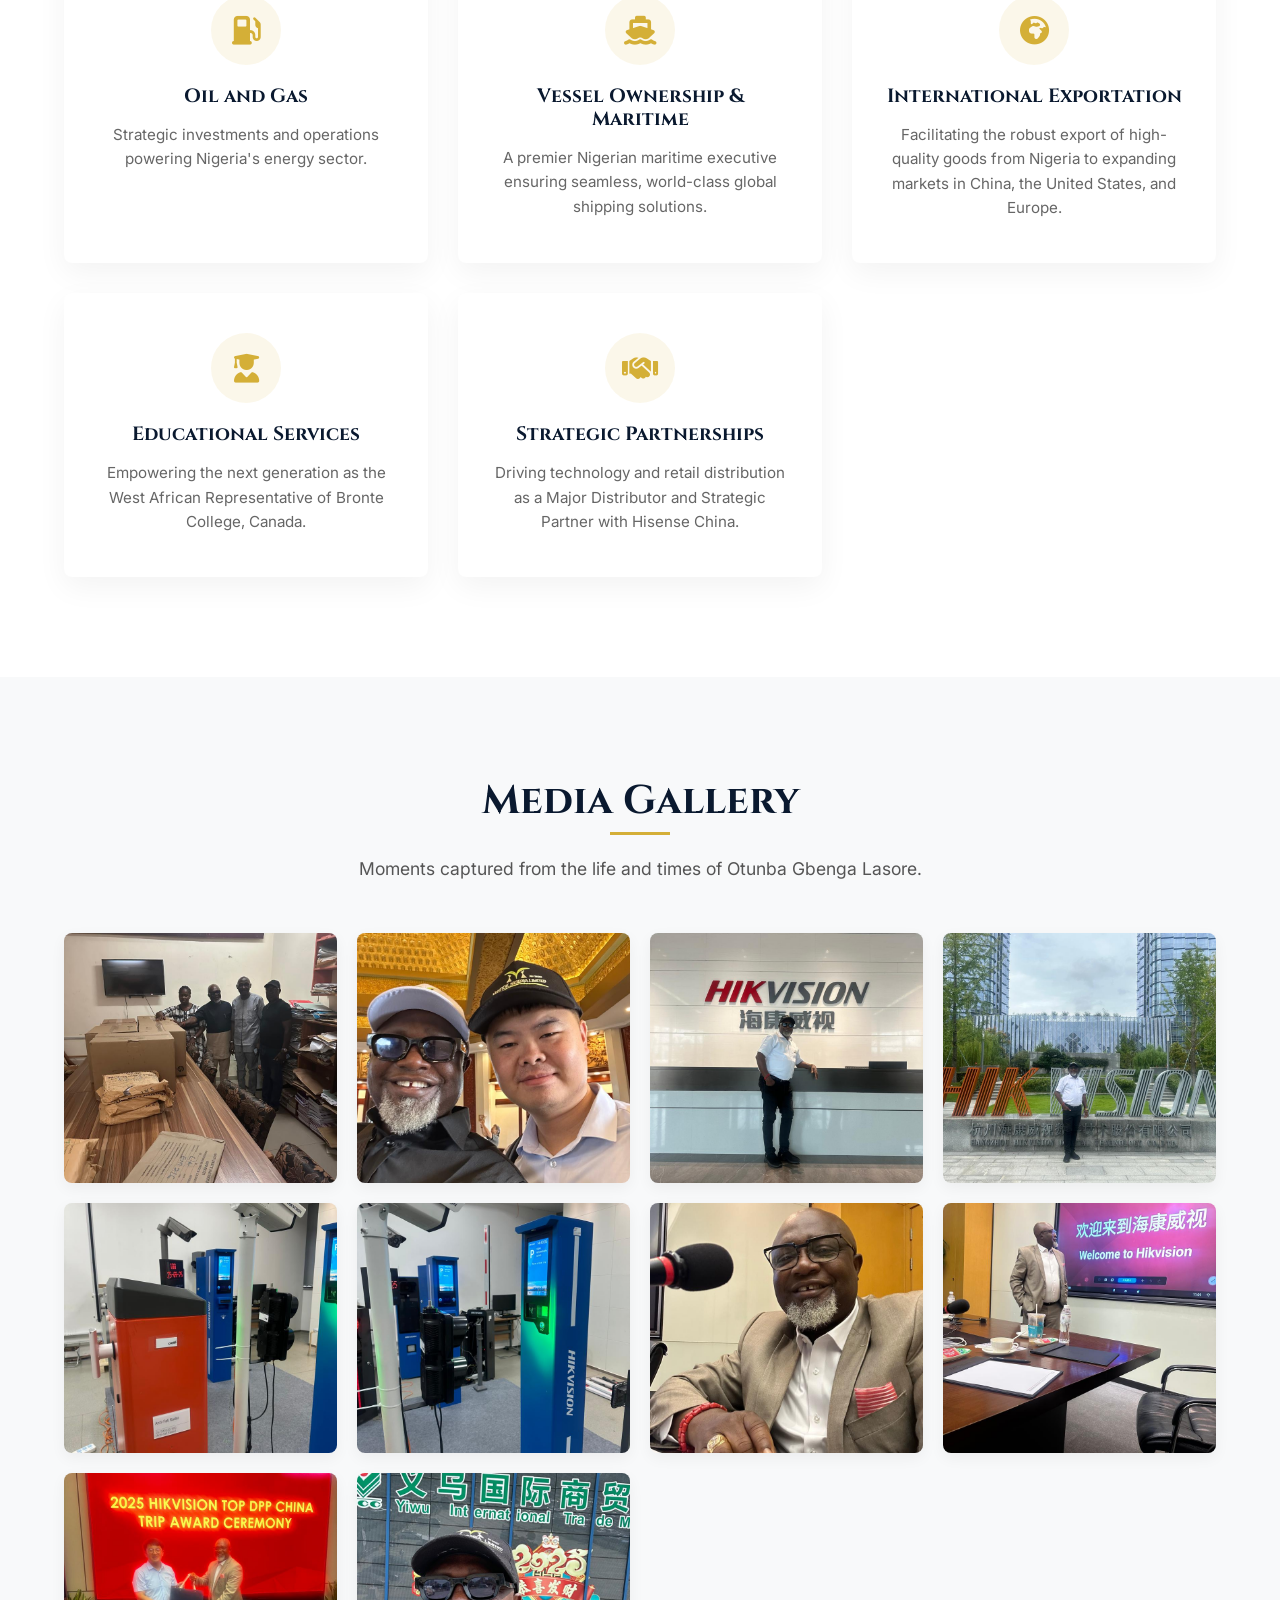
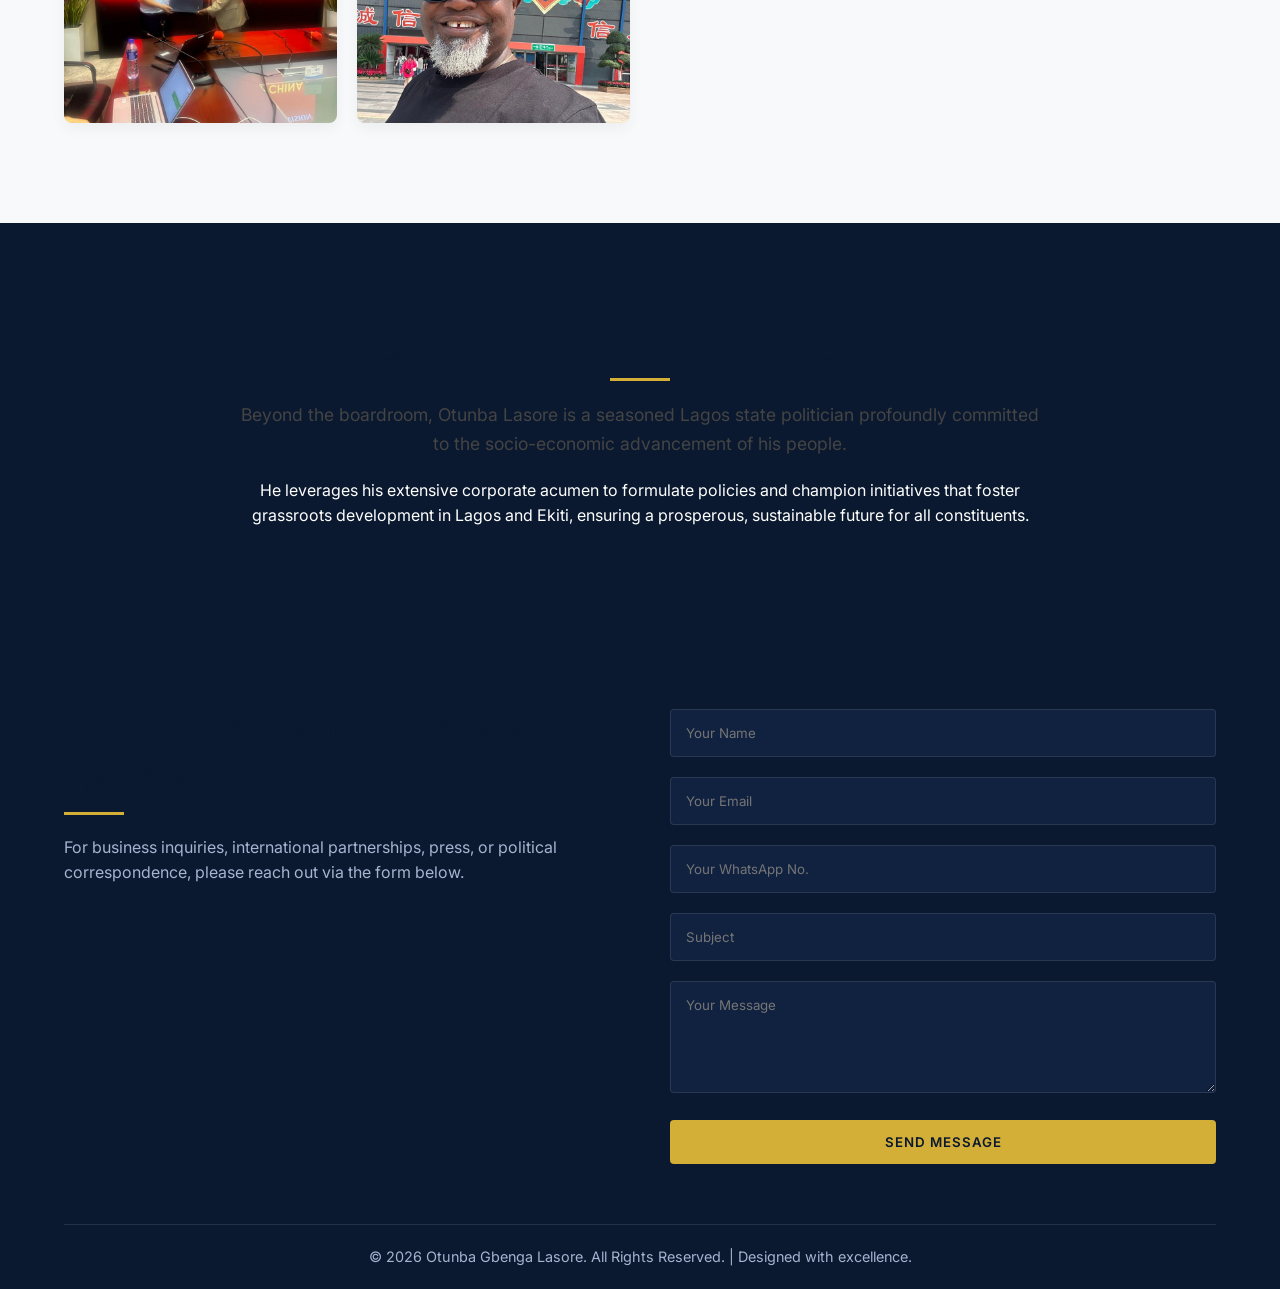
==== commit 4aa8c22c: "Update political affiliation to Lagos state and swap order of Lagos and Ekiti" ====
--- a/index.html
+++ b/index.html
@@ -4,8 +4,8 @@
     <meta charset="UTF-8">
     <meta name="viewport" content="width=device-width, initial-scale=1.0">
     <title>Otunba Gbenga Lasore | Visionary Nigerian Business Leader & Politician</title>
-    <meta name="description" content="Discover the legacy of Otunba Gbenga Lasore, a seasoned Nigerian maritime executive, Ekiti state politician, and CEO of LAS Maritime & Shipping. Explore his ventures in oil and gas, international export, and public service.">
-    <meta name="keywords" content="Otunba Gbenga Lasore, Nigerian maritime executive, Ekiti state politician, LAS Maritime & Shipping CEO, Exporting from Nigeria, Nigerian business leader in Lagos, Muyitok Nigeria Ltd, Oil and Gas Nigeria, Hisense China distributor">
+    <meta name="description" content="Discover the legacy of Otunba Gbenga Lasore, a seasoned Nigerian maritime executive, Lagos state politician, and CEO of LAS Maritime & Shipping. Explore his ventures in oil and gas, international export, and public service.">
+    <meta name="keywords" content="Otunba Gbenga Lasore, Nigerian maritime executive, Lagos state politician, LAS Maritime & Shipping CEO, Exporting from Nigeria, Nigerian business leader in Lagos, Muyitok Nigeria Ltd, Oil and Gas Nigeria, Hisense China distributor">
     
     <!-- Google Fonts -->
     <link rel="preconnect" href="https://fonts.googleapis.com">
@@ -217,8 +217,8 @@
         <div class="container reveal-up relative z-10 text-center">
             <h2 class="section-heading text-white">Championing the People</h2>
             <div class="public-service-content">
-                <p class="text-white lead-text">Beyond the boardroom, Otunba Lasore is a seasoned Ekiti state politician profoundly committed to the socio-economic advancement of his people.</p>
-                <p class="text-white">He leverages his extensive corporate acumen to formulate policies and champion initiatives that foster grassroots development in Ekiti and Lagos, ensuring a prosperous, sustainable future for all constituents.</p>
+                <p class="text-white lead-text">Beyond the boardroom, Otunba Lasore is a seasoned Lagos state politician profoundly committed to the socio-economic advancement of his people.</p>
+                <p class="text-white">He leverages his extensive corporate acumen to formulate policies and champion initiatives that foster grassroots development in Lagos and Ekiti, ensuring a prosperous, sustainable future for all constituents.</p>
             </div>
         </div>
     </section>
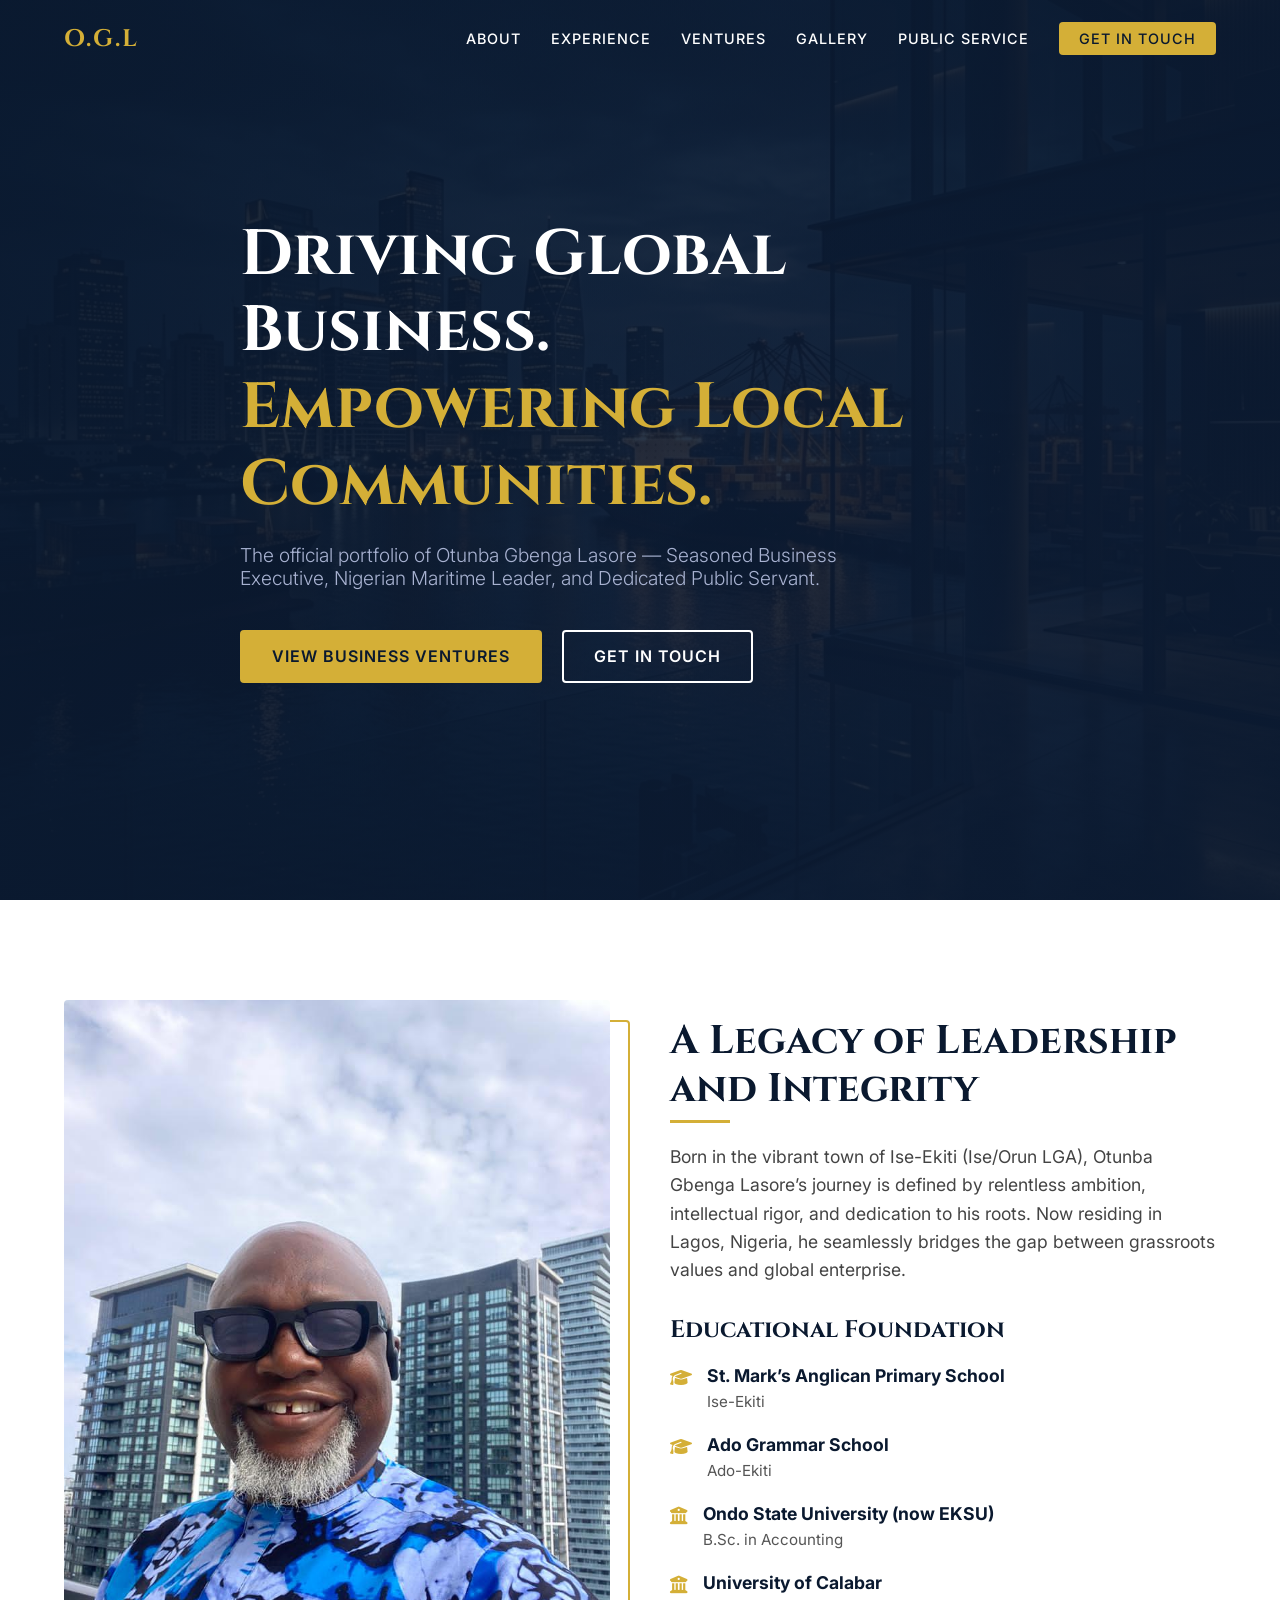
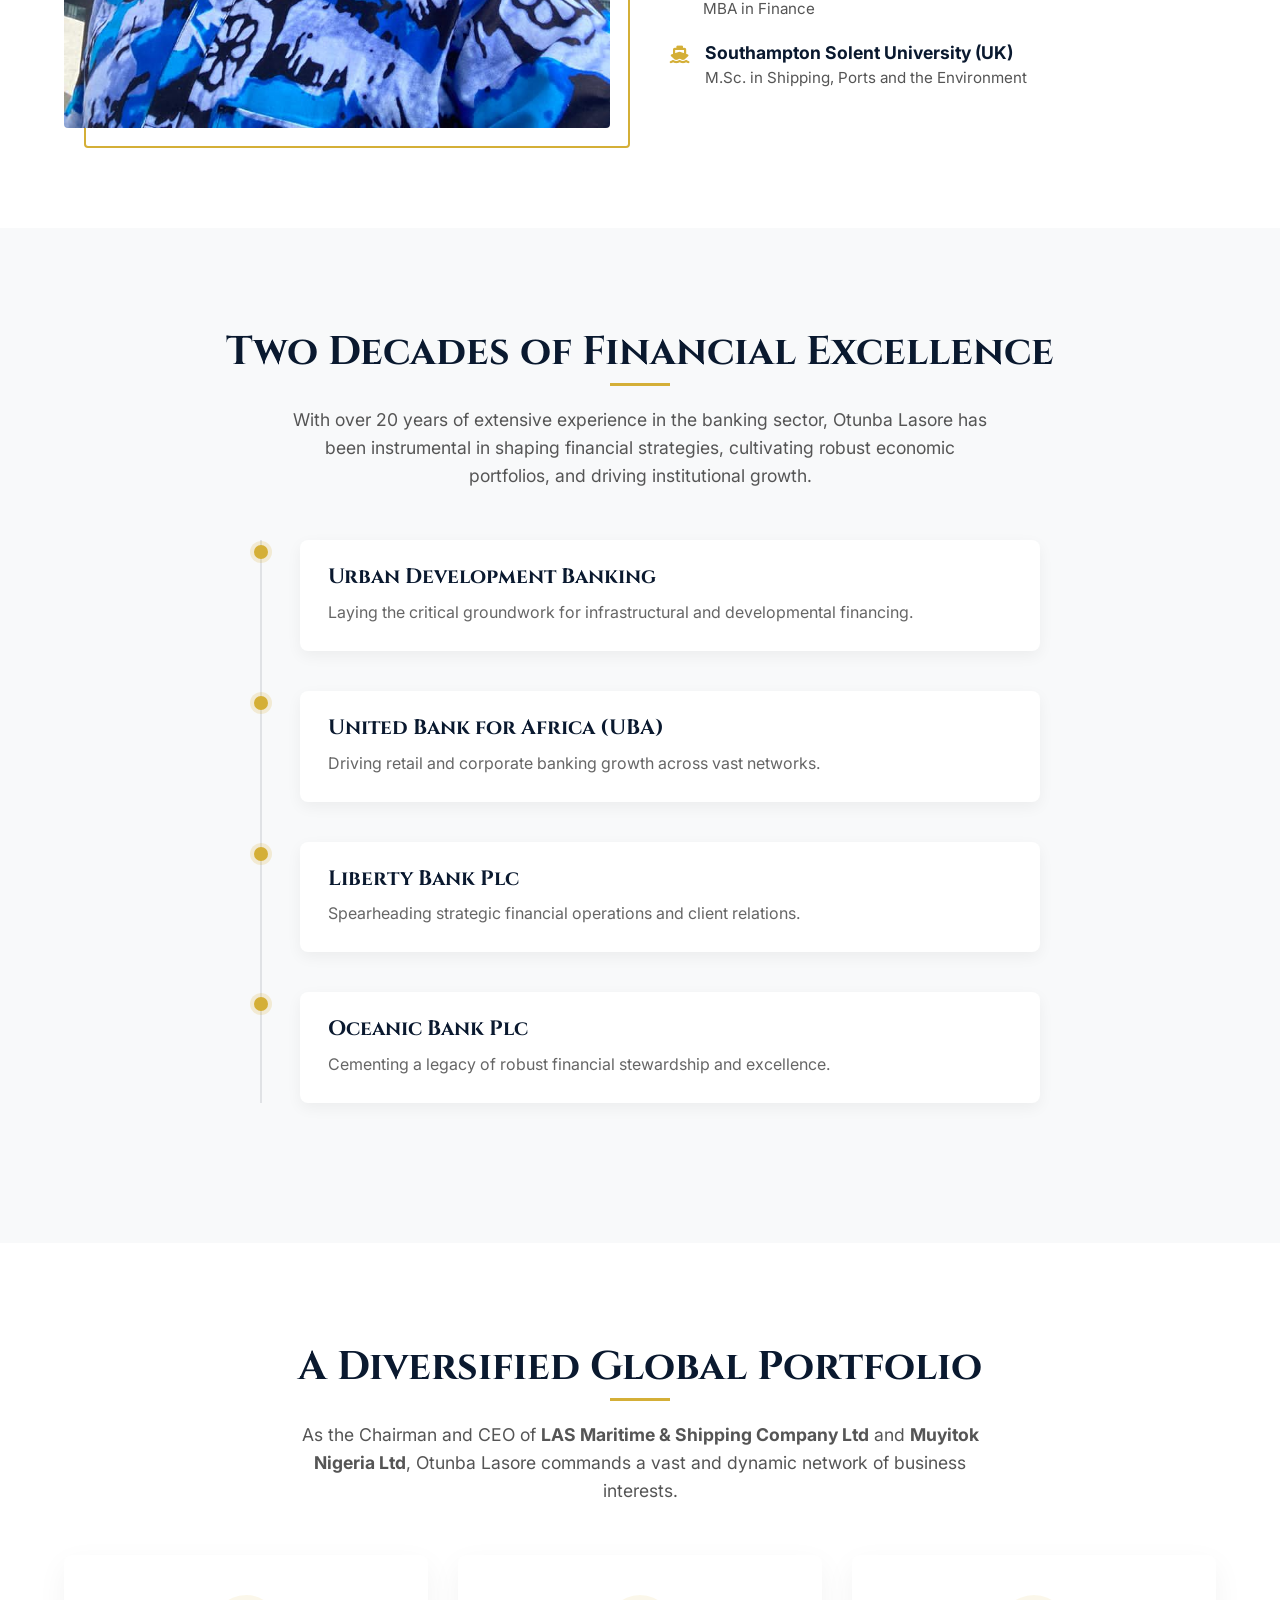
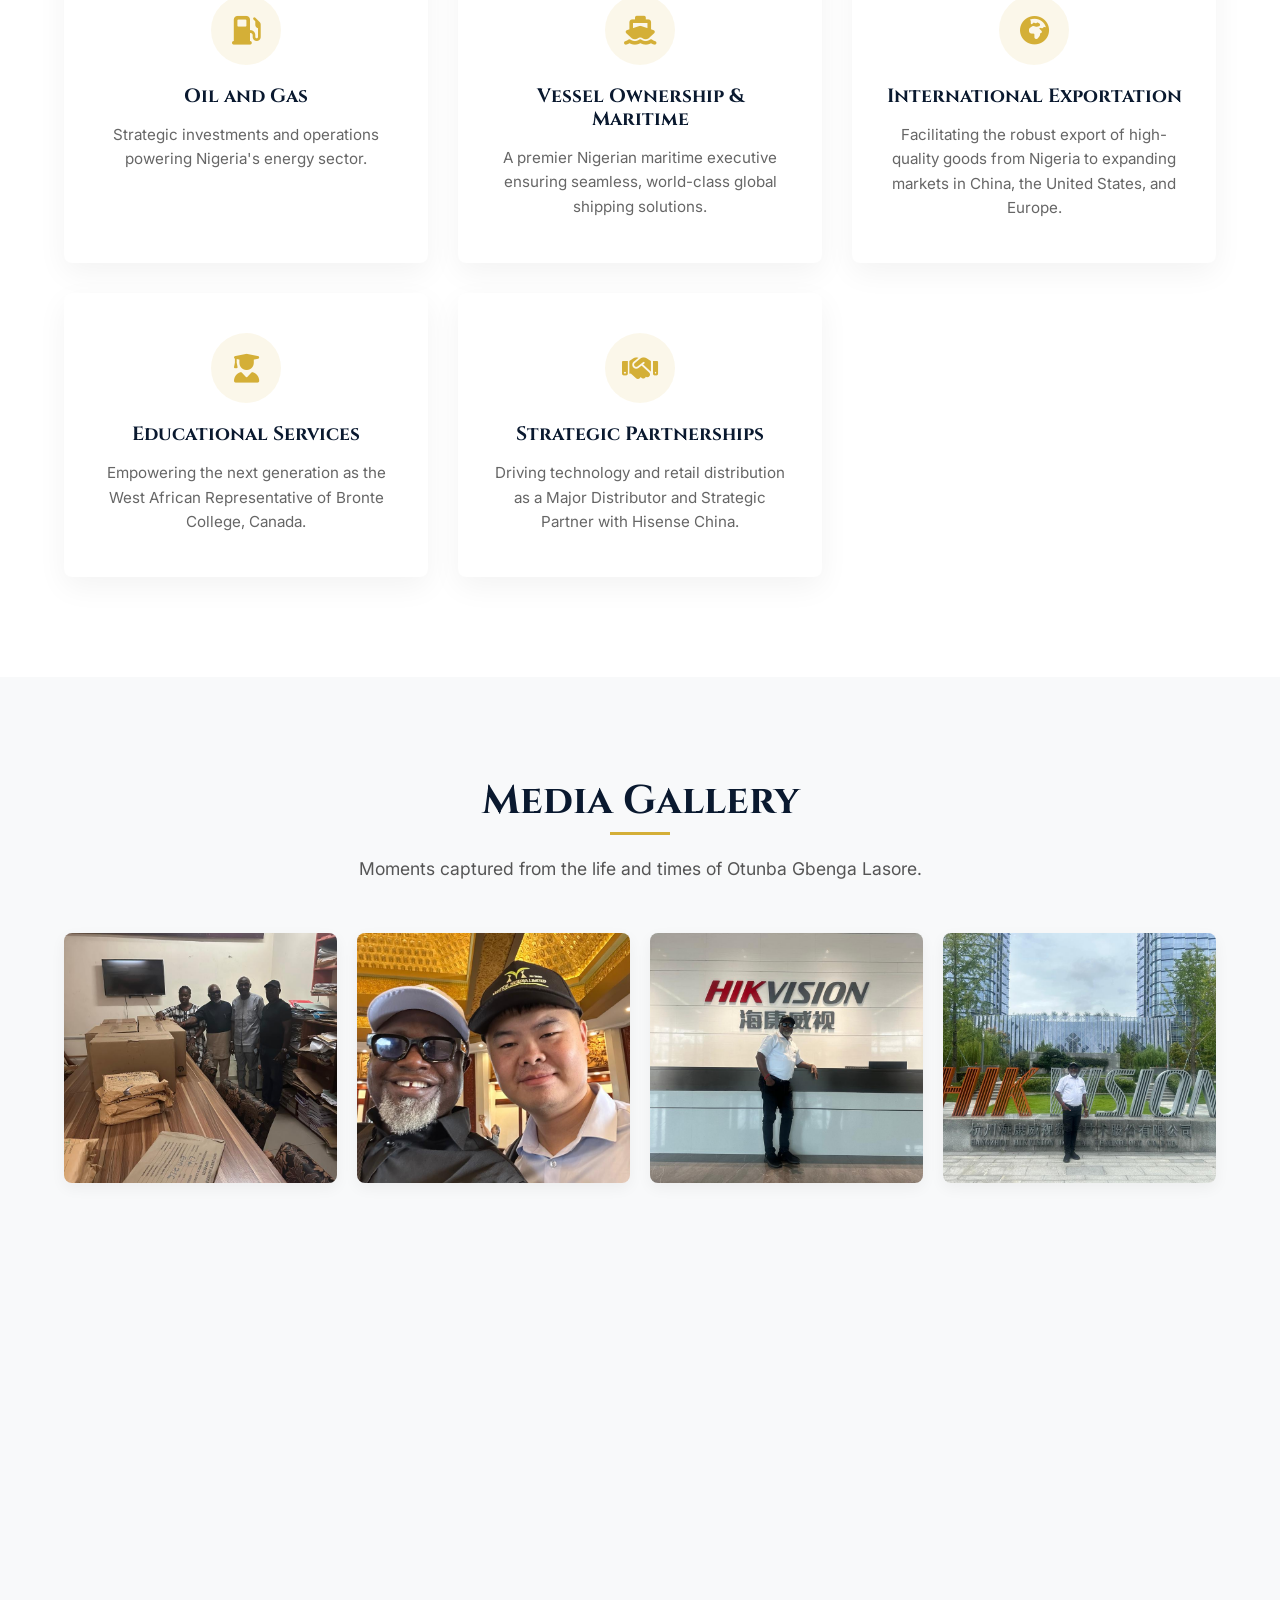
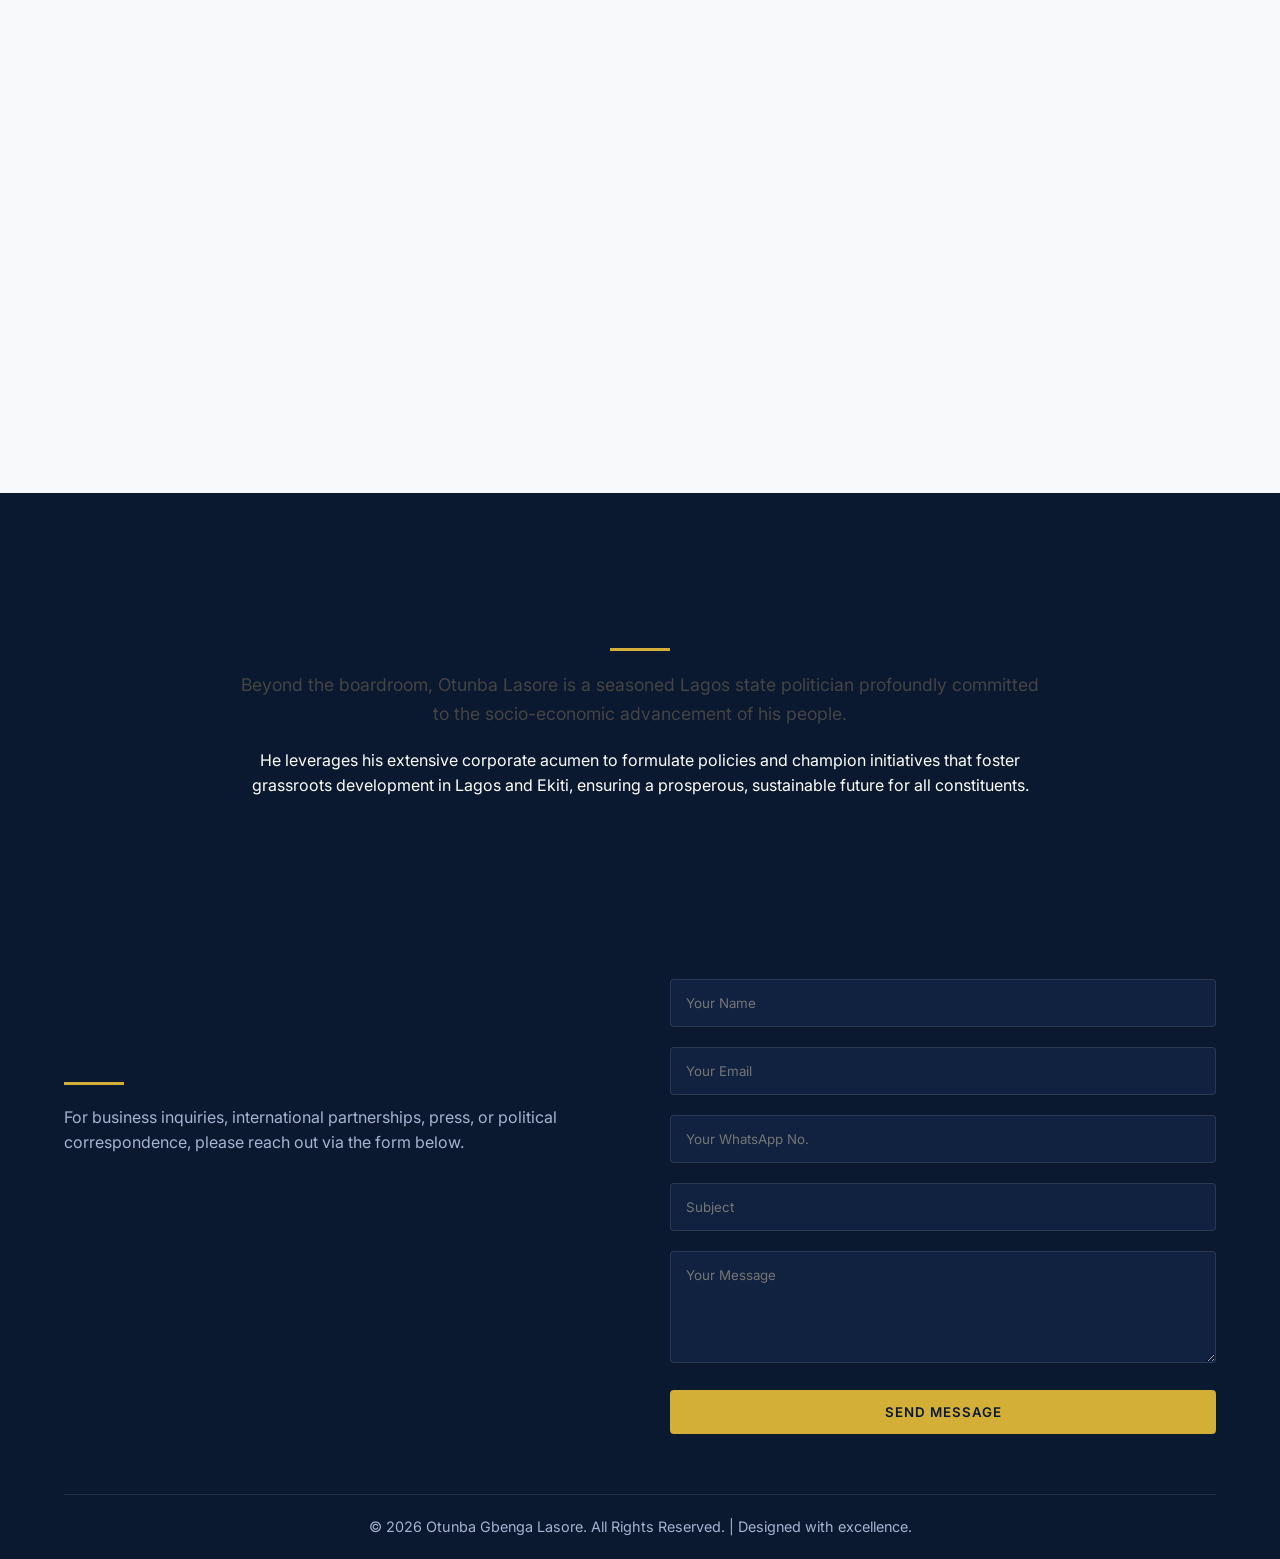
==== commit 5e848a03: "Add new gallery images and implement advanced SEO (JSON-LD, OG tags)" ====
--- a/index.html
+++ b/index.html
@@ -5,7 +5,61 @@
     <meta name="viewport" content="width=device-width, initial-scale=1.0">
     <title>Otunba Gbenga Lasore | Visionary Nigerian Business Leader & Politician</title>
     <meta name="description" content="Discover the legacy of Otunba Gbenga Lasore, a seasoned Nigerian maritime executive, Lagos state politician, and CEO of LAS Maritime & Shipping. Explore his ventures in oil and gas, international export, and public service.">
-    <meta name="keywords" content="Otunba Gbenga Lasore, Nigerian maritime executive, Lagos state politician, LAS Maritime & Shipping CEO, Exporting from Nigeria, Nigerian business leader in Lagos, Muyitok Nigeria Ltd, Oil and Gas Nigeria, Hisense China distributor">
+    <meta name="keywords" content="Otunba Gbenga Lasore, Gbenga Lasore, Nigerian maritime executive, Lagos state politician, LAS Maritime & Shipping CEO, Exporting from Nigeria, Nigerian business leader in Lagos, Muyitok Nigeria Ltd, Oil and Gas Nigeria, Hisense China distributor, Otunba Lasore biography">
+    
+    <!-- Open Graph / Facebook -->
+    <meta property="og:type" content="website">
+    <meta property="og:url" content="https://mr-otunba-website.vercel.app/">
+    <meta property="og:title" content="Otunba Gbenga Lasore | Visionary Nigerian Business Leader & Politician">
+    <meta property="og:description" content="Discover the legacy of Otunba Gbenga Lasore, a seasoned maritime executive, Lagos state politician, and CEO of LAS Maritime & Shipping.">
+    <meta property="og:image" content="https://mr-otunba-website.vercel.app/images/otunba-gbenga-lasore-portrait.jpg">
+
+    <!-- Twitter -->
+    <meta property="twitter:card" content="summary_large_image">
+    <meta property="twitter:url" content="https://mr-otunba-website.vercel.app/">
+    <meta property="twitter:title" content="Otunba Gbenga Lasore | Visionary Nigerian Business Leader & Politician">
+    <meta property="twitter:description" content="Discover the legacy of Otunba Gbenga Lasore, a seasoned maritime executive, Lagos state politician, and CEO of LAS Maritime & Shipping.">
+    <meta property="twitter:image" content="https://mr-otunba-website.vercel.app/images/otunba-gbenga-lasore-portrait.jpg">
+
+    <!-- Structured Data (JSON-LD) -->
+    <script type="application/ld+json">
+    {
+      "@context": "https://schema.org",
+      "@type": "Person",
+      "name": "Otunba Gbenga Lasore",
+      "url": "https://mr-otunba-website.vercel.app/",
+      "image": "https://mr-otunba-website.vercel.app/images/otunba-gbenga-lasore-portrait.jpg",
+      "jobTitle": "CEO of LAS Maritime & Shipping Company Ltd",
+      "worksFor": [
+        {
+          "@type": "Organization",
+          "name": "LAS Maritime & Shipping Company Ltd"
+        },
+        {
+          "@type": "Organization",
+          "name": "Muyitok Nigeria Ltd"
+        }
+      ],
+      "alumniOf": [
+        {
+          "@type": "CollegeOrUniversity",
+          "name": "Ekiti State University"
+        },
+        {
+          "@type": "CollegeOrUniversity",
+          "name": "University of Calabar"
+        },
+        {
+          "@type": "CollegeOrUniversity",
+          "name": "Southampton Solent University"
+        }
+      ],
+      "description": "Otunba Gbenga Lasore is a seasoned Nigerian maritime executive, Lagos state politician, and CEO of LAS Maritime & Shipping. He is a visionary business leader with over 20 years of experience in finance and global trade.",
+      "sameAs": [
+        "https://www.linkedin.com/in/otunba-gbenga-lasore"
+      ]
+    }
+    </script>
     
     <!-- Google Fonts -->
     <link rel="preconnect" href="https://fonts.googleapis.com">
@@ -197,16 +251,22 @@
                 <p class="section-subtext">Moments captured from the life and times of Otunba Gbenga Lasore.</p>
             </div>
             <div class="gallery-grid">
-                <img src="images/otunba-gbenga-lasore-1.jpg" alt="Otunba Gbenga Lasore at event 1" class="gallery-img reveal-up" loading="lazy">
-                <img src="images/otunba-gbenga-lasore-2.jpg" alt="Otunba Gbenga Lasore at event 2" class="gallery-img reveal-up" loading="lazy">
-                <img src="images/otunba-gbenga-lasore-3.jpg" alt="Otunba Gbenga Lasore at event 3" class="gallery-img reveal-up" loading="lazy">
-                <img src="images/otunba-gbenga-lasore-4.jpg" alt="Otunba Gbenga Lasore at event 4" class="gallery-img reveal-up" loading="lazy">
-                <img src="images/otunba-gbenga-lasore-5.jpg" alt="Otunba Gbenga Lasore at event 5" class="gallery-img reveal-up" loading="lazy">
-                <img src="images/otunba-gbenga-lasore-6.jpg" alt="Otunba Gbenga Lasore at event 6" class="gallery-img reveal-up" loading="lazy">
-                <img src="images/otunba-gbenga-lasore-7.jpg" alt="Otunba Gbenga Lasore at event 7" class="gallery-img reveal-up" loading="lazy">
-                <img src="images/otunba-gbenga-lasore-8.jpg" alt="Otunba Gbenga Lasore at event 8" class="gallery-img reveal-up" loading="lazy">
-                <img src="images/otunba-gbenga-lasore-9.jpg" alt="Otunba Gbenga Lasore at event 9" class="gallery-img reveal-up" loading="lazy">
-                <img src="images/otunba-gbenga-lasore-10.jpg" alt="Otunba Gbenga Lasore at event 10" class="gallery-img reveal-up" loading="lazy">
+                <img src="images/otunba-gbenga-lasore-1.jpg" alt="Gbenga Lasore attending a high-level maritime conference" class="gallery-img reveal-up" loading="lazy">
+                <img src="images/otunba-gbenga-lasore-2.jpg" alt="Gbenga Lasore in a strategic business meeting with international partners" class="gallery-img reveal-up" loading="lazy">
+                <img src="images/otunba-gbenga-lasore-3.jpg" alt="Otunba Gbenga Lasore during a public service event in Lagos" class="gallery-img reveal-up" loading="lazy">
+                <img src="images/otunba-gbenga-lasore-4.jpg" alt="Gbenga Lasore, CEO of LAS Maritime & Shipping, at a corporate gala" class="gallery-img reveal-up" loading="lazy">
+                <img src="images/otunba-gbenga-lasore-5.jpg" alt="Otunba Gbenga Lasore receiving an award for business excellence" class="gallery-img reveal-up" loading="lazy">
+                <img src="images/otunba-gbenga-lasore-6.jpg" alt="Gbenga Lasore engaging with community leaders in Lagos" class="gallery-img reveal-up" loading="lazy">
+                <img src="images/otunba-gbenga-lasore-7.jpg" alt="Otunba Gbenga Lasore during a visit to the port facilities" class="gallery-img reveal-up" loading="lazy">
+                <img src="images/otunba-gbenga-lasore-8.jpg" alt="Gbenga Lasore addressing a forum on Nigerian export opportunities" class="gallery-img reveal-up" loading="lazy">
+                <img src="images/otunba-gbenga-lasore-9.jpg" alt="Otunba Gbenga Lasore in discussion with international maritime experts" class="gallery-img reveal-up" loading="lazy">
+                <img src="images/otunba-gbenga-lasore-10.jpg" alt="Gbenga Lasore during a strategic partnership signing with Hisense" class="gallery-img reveal-up" loading="lazy">
+                <img src="images/1001187458.jpg" alt="Otunba Gbenga Lasore - Professional life and community engagement" class="gallery-img reveal-up" loading="lazy">
+                <img src="images/1001187459.jpg" alt="Gbenga Lasore - Championing socio-economic advancement" class="gallery-img reveal-up" loading="lazy">
+                <img src="images/1001187460.jpg" alt="Otunba Gbenga Lasore at a formal reception" class="gallery-img reveal-up" loading="lazy">
+                <img src="images/1001187461.jpg" alt="Gbenga Lasore - Leadership and Vision" class="gallery-img reveal-up" loading="lazy">
+                <img src="images/1001187462.jpg" alt="Otunba Gbenga Lasore with business associates" class="gallery-img reveal-up" loading="lazy">
+                <img src="images/1001187463.jpg" alt="Gbenga Lasore - Driving global business success" class="gallery-img reveal-up" loading="lazy">
             </div>
         </div>
     </section>
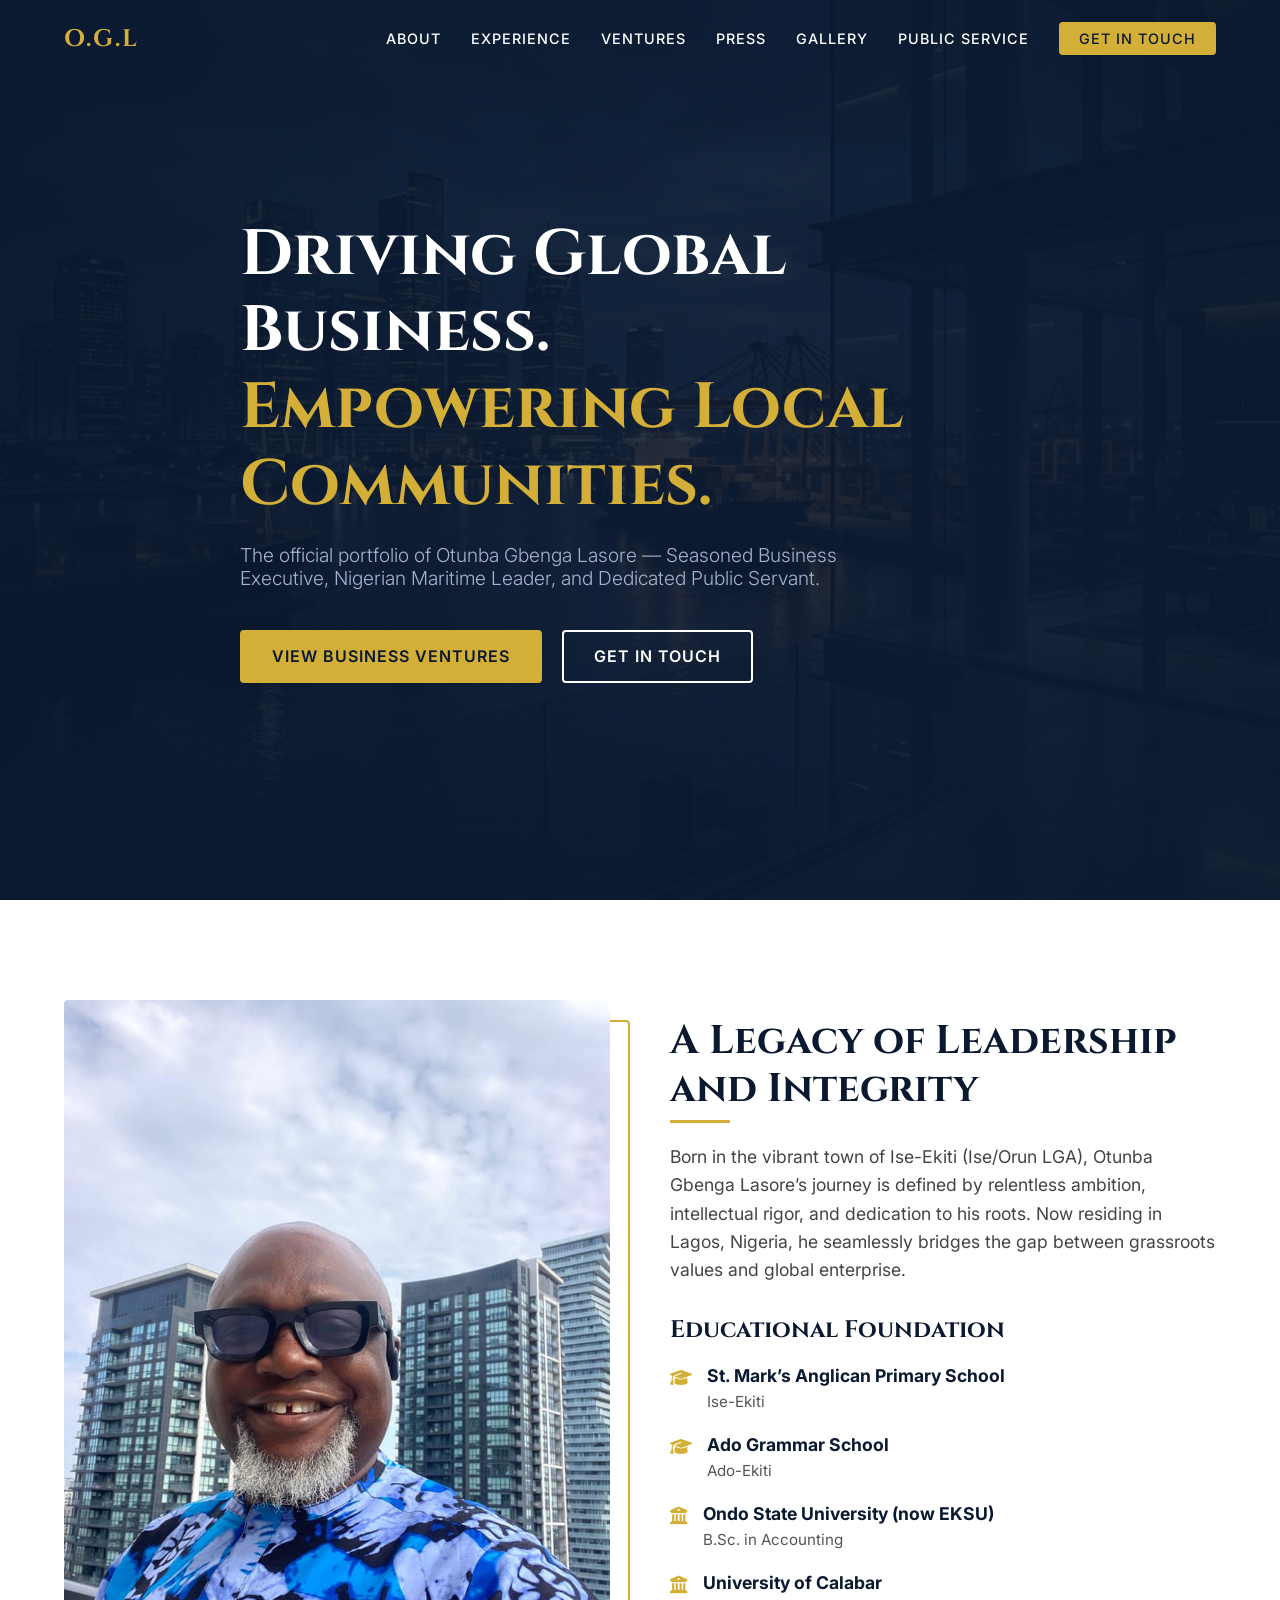
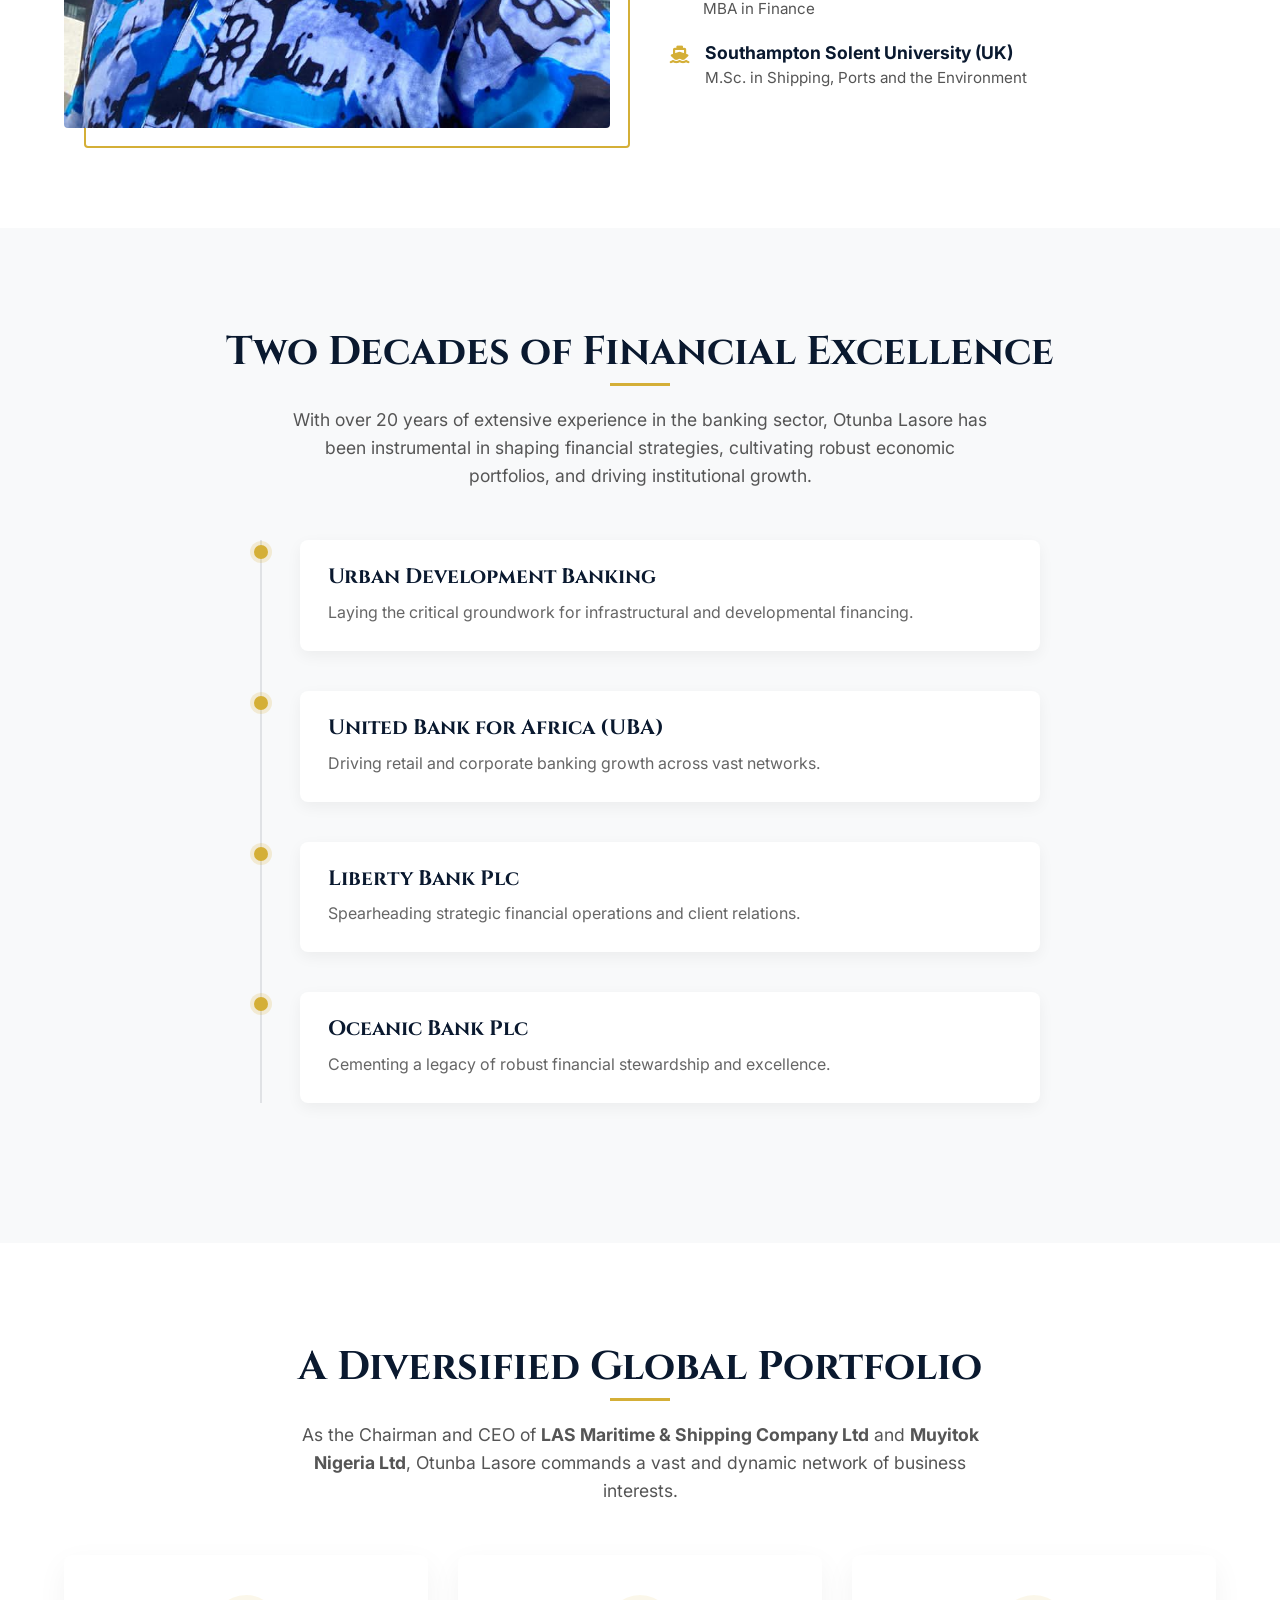
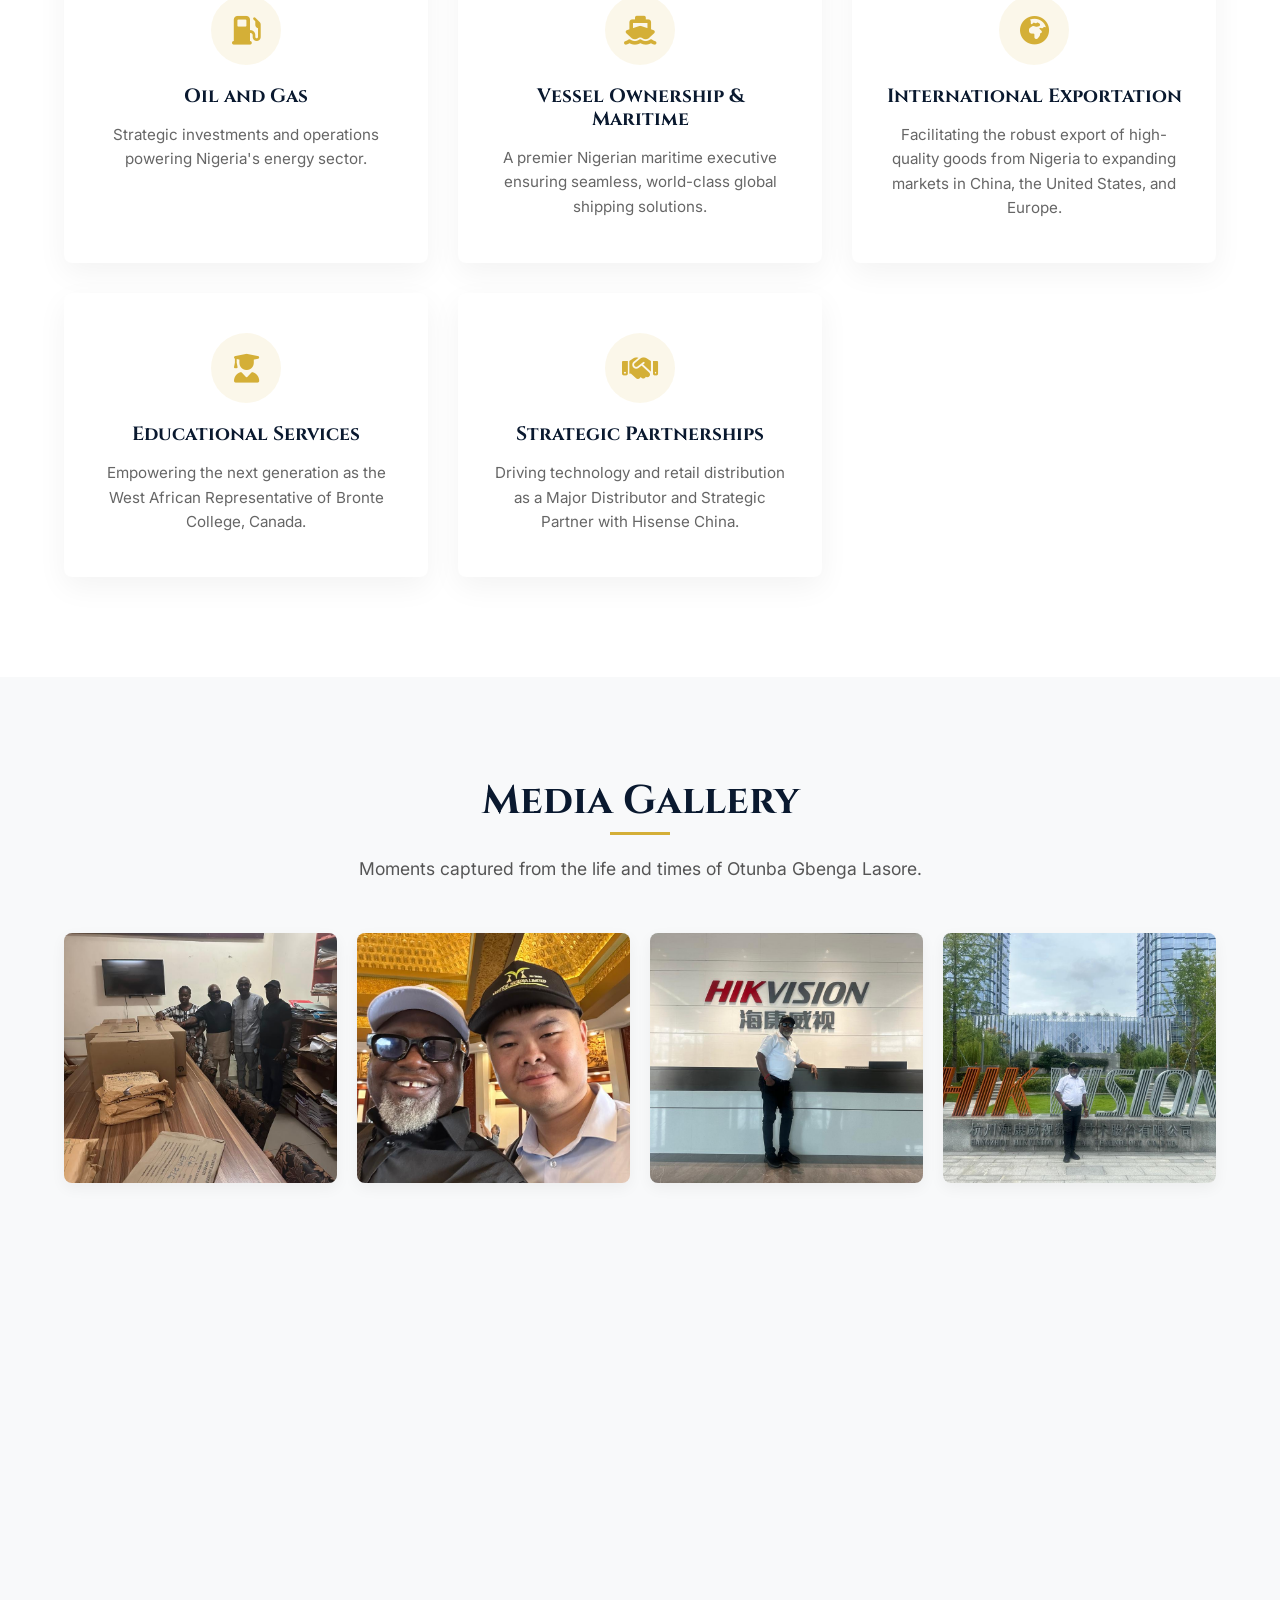
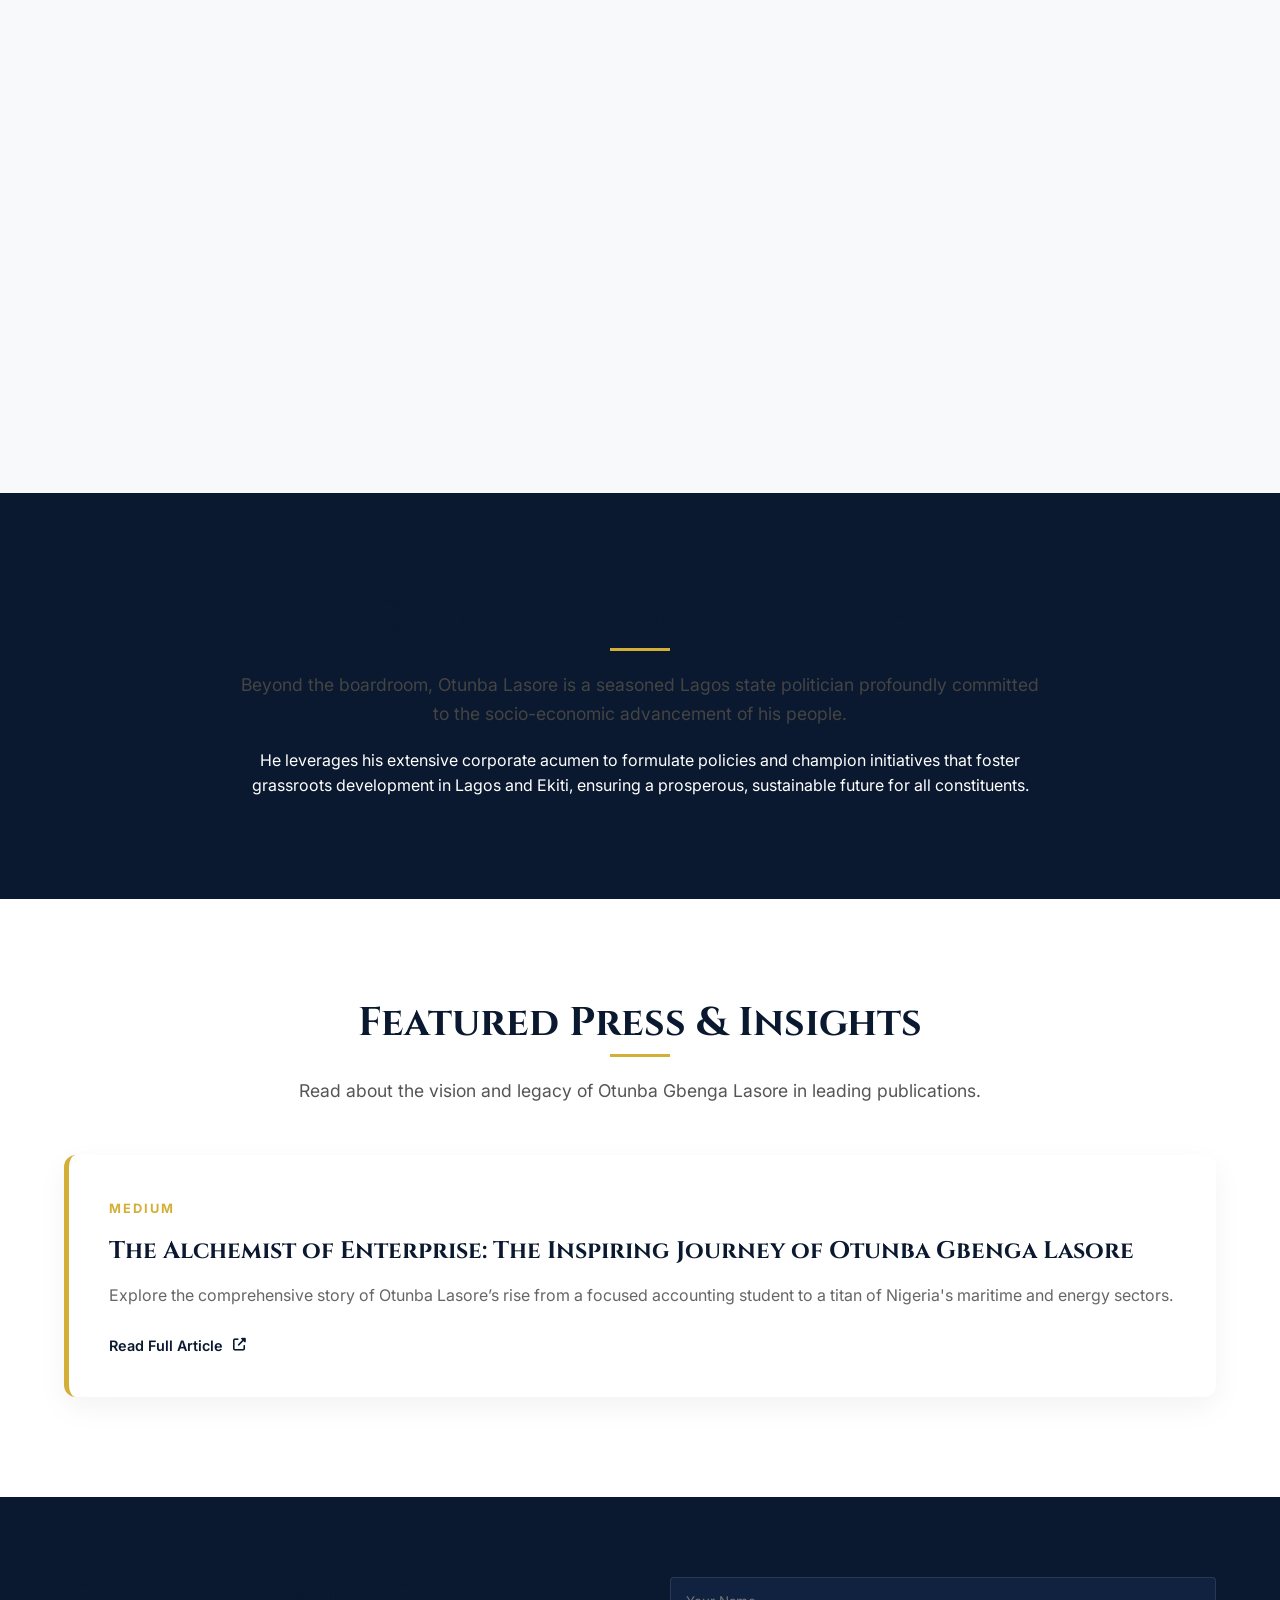
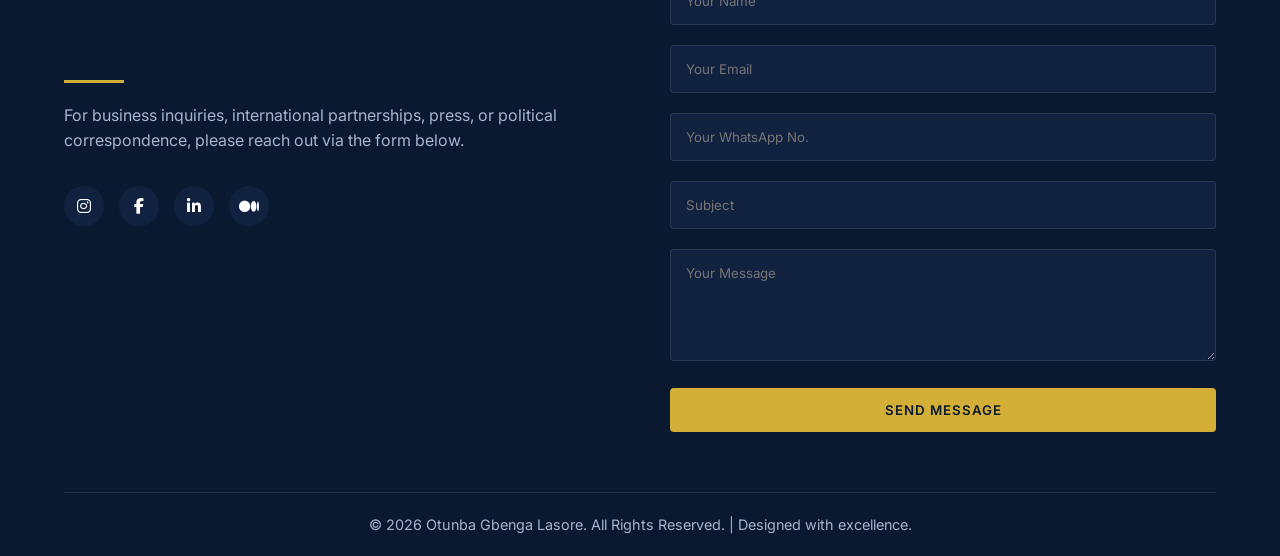
==== commit 1842f6f4: "Integrate social media and featured press section" ====
--- a/index.html
+++ b/index.html
@@ -3,7 +3,7 @@
 <head>
     <meta charset="UTF-8">
     <meta name="viewport" content="width=device-width, initial-scale=1.0">
-    <title>Otunba Gbenga Lasore | Visionary Nigerian Business Leader & Politician</title>
+    <title>Gbenga Lasore | Visionary Nigerian Business Leader & Politician</title>
     <meta name="description" content="Discover the legacy of Otunba Gbenga Lasore, a seasoned Nigerian maritime executive, Lagos state politician, and CEO of LAS Maritime & Shipping. Explore his ventures in oil and gas, international export, and public service.">
     <meta name="keywords" content="Otunba Gbenga Lasore, Gbenga Lasore, Nigerian maritime executive, Lagos state politician, LAS Maritime & Shipping CEO, Exporting from Nigeria, Nigerian business leader in Lagos, Muyitok Nigeria Ltd, Oil and Gas Nigeria, Hisense China distributor, Otunba Lasore biography">
     
@@ -56,7 +56,17 @@
       ],
       "description": "Otunba Gbenga Lasore is a seasoned Nigerian maritime executive, Lagos state politician, and CEO of LAS Maritime & Shipping. He is a visionary business leader with over 20 years of experience in finance and global trade.",
       "sameAs": [
-        "https://www.linkedin.com/in/otunba-gbenga-lasore"
+        "https://www.linkedin.com/in/otunba-gbenga-lasore",
+        "https://www.instagram.com/lasorejohson?igsh=MWNrbDZxdXd5c2RoZQ==",
+        "https://www.facebook.com/share/1CWzaikQ8W/?mibextid=wwXIfr",
+        "https://medium.com/@alaselababatunde10/the-alchemist-of-enterprise-the-inspiring-journey-of-otunba-gbenga-lasore-39dd4276831a"
+      ],
+      "subjectOf": [
+        {
+          "@type": "CreativeWork",
+          "name": "The Alchemist of Enterprise: The Inspiring Journey of Otunba Gbenga Lasore",
+          "url": "https://medium.com/@alaselababatunde10/the-alchemist-of-enterprise-the-inspiring-journey-of-otunba-gbenga-lasore-39dd4276831a"
+        }
       ]
     }
     </script>
@@ -84,6 +94,7 @@
                 <li><a href="#about">About</a></li>
                 <li><a href="#experience">Experience</a></li>
                 <li><a href="#ventures">Ventures</a></li>
+                <li><a href="#press">Press</a></li>
                 <li><a href="#gallery">Gallery</a></li>
                 <li><a href="#public-service">Public Service</a></li>
                 <li><a href="#contact" class="btn-primary-small">Get in Touch</a></li>
@@ -282,6 +293,26 @@
             </div>
         </div>
     </section>
+    
+    <!-- Section 7: Featured Press & Articles -->
+    <section class="press section" id="press">
+        <div class="container">
+            <div class="section-header text-center reveal-up">
+                <h2 class="section-heading">Featured Press & Insights</h2>
+                <p class="section-subtext">Read about the vision and legacy of Otunba Gbenga Lasore in leading publications.</p>
+            </div>
+            <div class="press-grid">
+                <a href="https://medium.com/@alaselababatunde10/the-alchemist-of-enterprise-the-inspiring-journey-of-otunba-gbenga-lasore-39dd4276831a" target="_blank" class="press-card reveal-up">
+                    <div class="press-content">
+                        <span class="press-source">Medium</span>
+                        <h3>The Alchemist of Enterprise: The Inspiring Journey of Otunba Gbenga Lasore</h3>
+                        <p>Explore the comprehensive story of Otunba Lasore’s rise from a focused accounting student to a titan of Nigeria's maritime and energy sectors.</p>
+                        <span class="read-more">Read Full Article <i class="fas fa-external-link-alt"></i></span>
+                    </div>
+                </a>
+            </div>
+        </div>
+    </section>
 
     <!-- Section 6: Contact & Footer -->
     <footer class="footer" id="contact">
@@ -291,7 +322,20 @@
                     <h2 class="section-heading text-white">Connect with Otunba Lasore</h2>
                     <p class="text-slate mb-4">For business inquiries, international partnerships, press, or political correspondence, please reach out via the form below.</p>
                     
-
+                    <div class="social-links mt-4">
+                        <a href="https://www.instagram.com/lasorejohson?igsh=MWNrbDZxdXd5c2RoZQ==" target="_blank" class="social-icon" title="Instagram">
+                            <i class="fab fa-instagram"></i>
+                        </a>
+                        <a href="https://www.facebook.com/share/1CWzaikQ8W/?mibextid=wwXIfr" target="_blank" class="social-icon" title="Facebook">
+                            <i class="fab fa-facebook-f"></i>
+                        </a>
+                        <a href="https://www.linkedin.com/in/otunba-gbenga-lasore" target="_blank" class="social-icon" title="LinkedIn">
+                            <i class="fab fa-linkedin-in"></i>
+                        </a>
+                        <a href="https://medium.com/@alaselababatunde10/the-alchemist-of-enterprise-the-inspiring-journey-of-otunba-gbenga-lasore-39dd4276831a" target="_blank" class="social-icon" title="Medium">
+                            <i class="fab fa-medium-m"></i>
+                        </a>
+                    </div>
                 </div>
                 
                 <div class="footer-form reveal-right">
--- a/styles.css
+++ b/styles.css
@@ -632,6 +632,71 @@
 }
 
 /* =========================================
+   Press Section
+   ========================================= */
+.press-grid {
+    display: grid;
+    grid-template-columns: repeat(auto-fit, minmax(350px, 1fr));
+    gap: 30px;
+    margin-top: 40px;
+}
+
+.press-card {
+    background-color: var(--accent-white);
+    padding: 40px;
+    border-radius: 12px;
+    box-shadow: 0 10px 30px rgba(0,0,0,0.05);
+    transition: var(--transition);
+    display: block;
+    border-left: 5px solid var(--primary-gold);
+}
+
+.press-card:hover {
+    transform: translateY(-5px);
+    box-shadow: 0 15px 35px rgba(0,0,0,0.1);
+}
+
+.press-source {
+    display: inline-block;
+    color: var(--primary-gold);
+    font-weight: 700;
+    font-size: 0.8rem;
+    text-transform: uppercase;
+    letter-spacing: 2px;
+    margin-bottom: 15px;
+}
+
+.press-card h3 {
+    font-size: 1.5rem;
+    color: var(--primary-navy);
+    margin-bottom: 15px;
+    line-height: 1.4;
+}
+
+.press-card p {
+    color: #666;
+    margin-bottom: 25px;
+}
+
+.read-more {
+    font-weight: 600;
+    color: var(--primary-navy);
+    display: flex;
+    align-items: center;
+    gap: 10px;
+    font-size: 0.9rem;
+    transition: var(--transition);
+}
+
+.press-card:hover .read-more {
+    color: var(--primary-gold);
+}
+
+.read-more i {
+    font-size: 0.8rem;
+}
+
+/* =========================================
    Media Queries
    ========================================= */
 @media (max-width: 992px) {
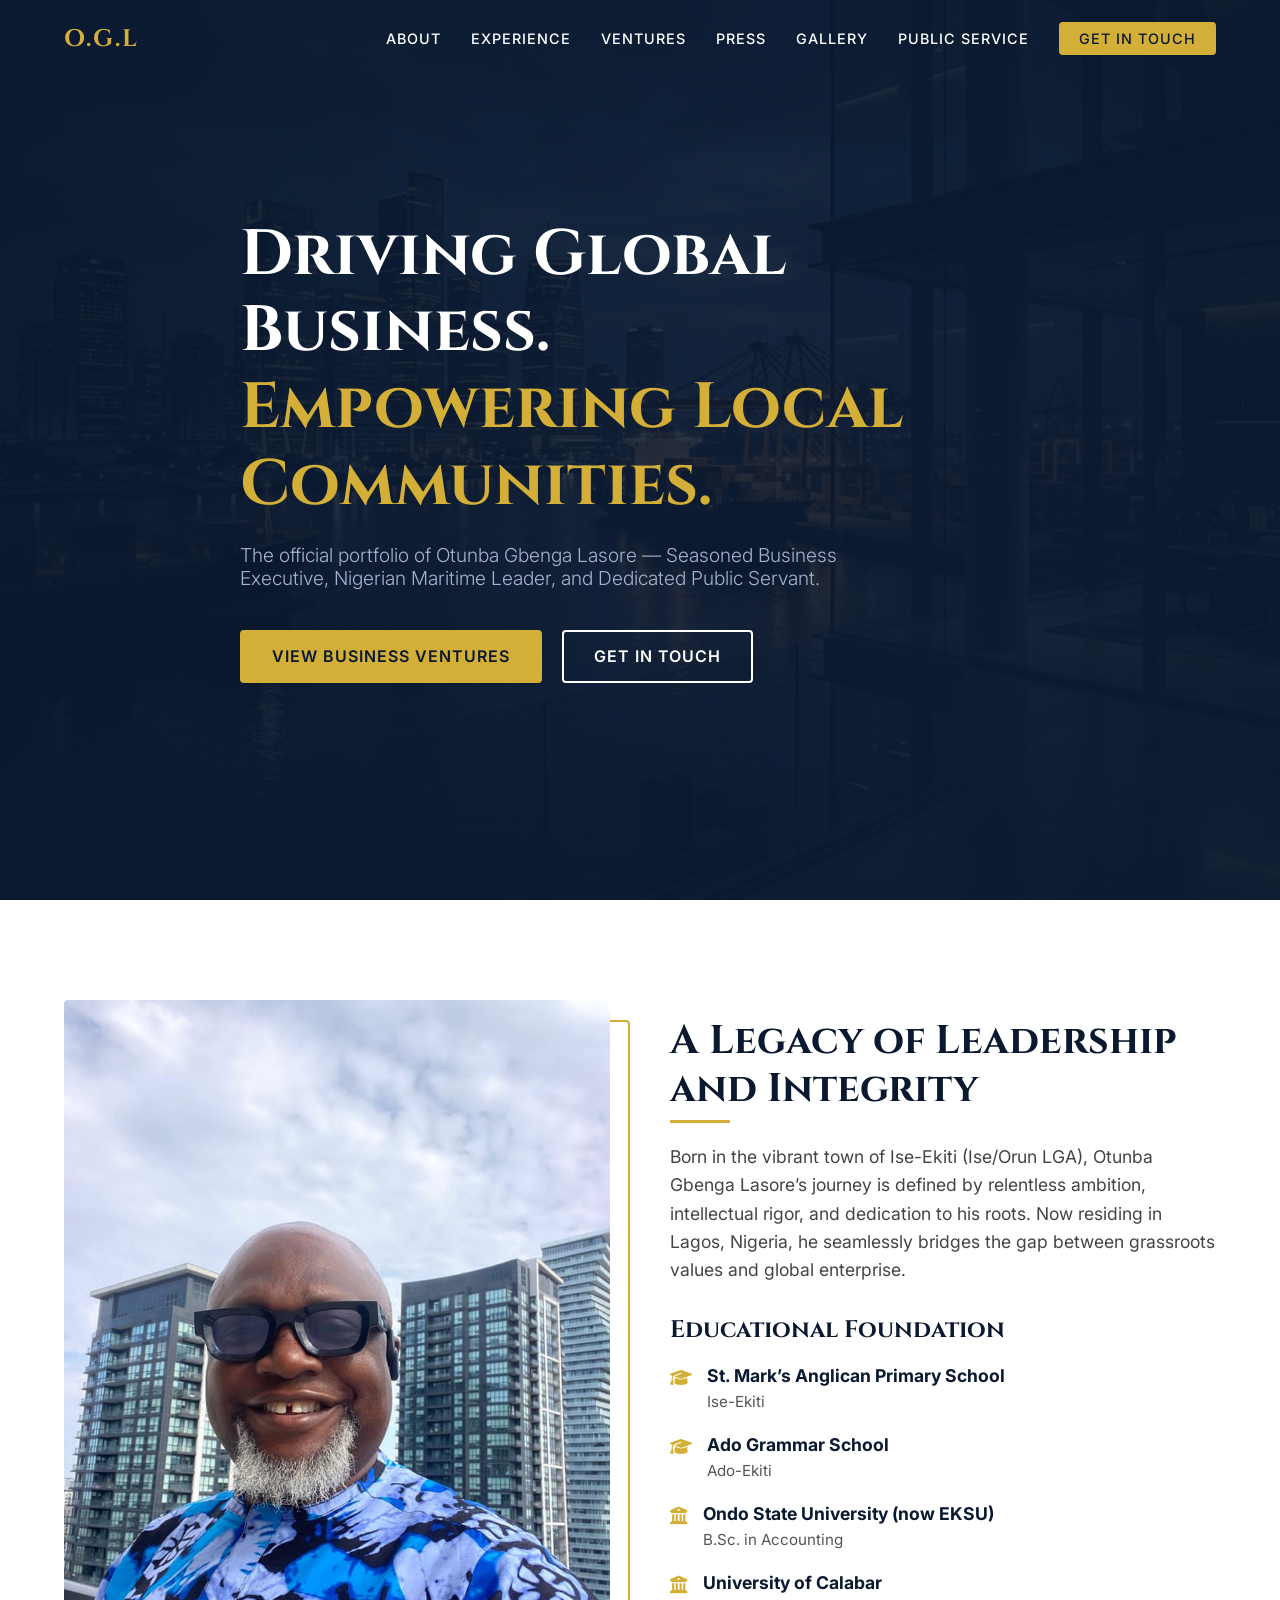
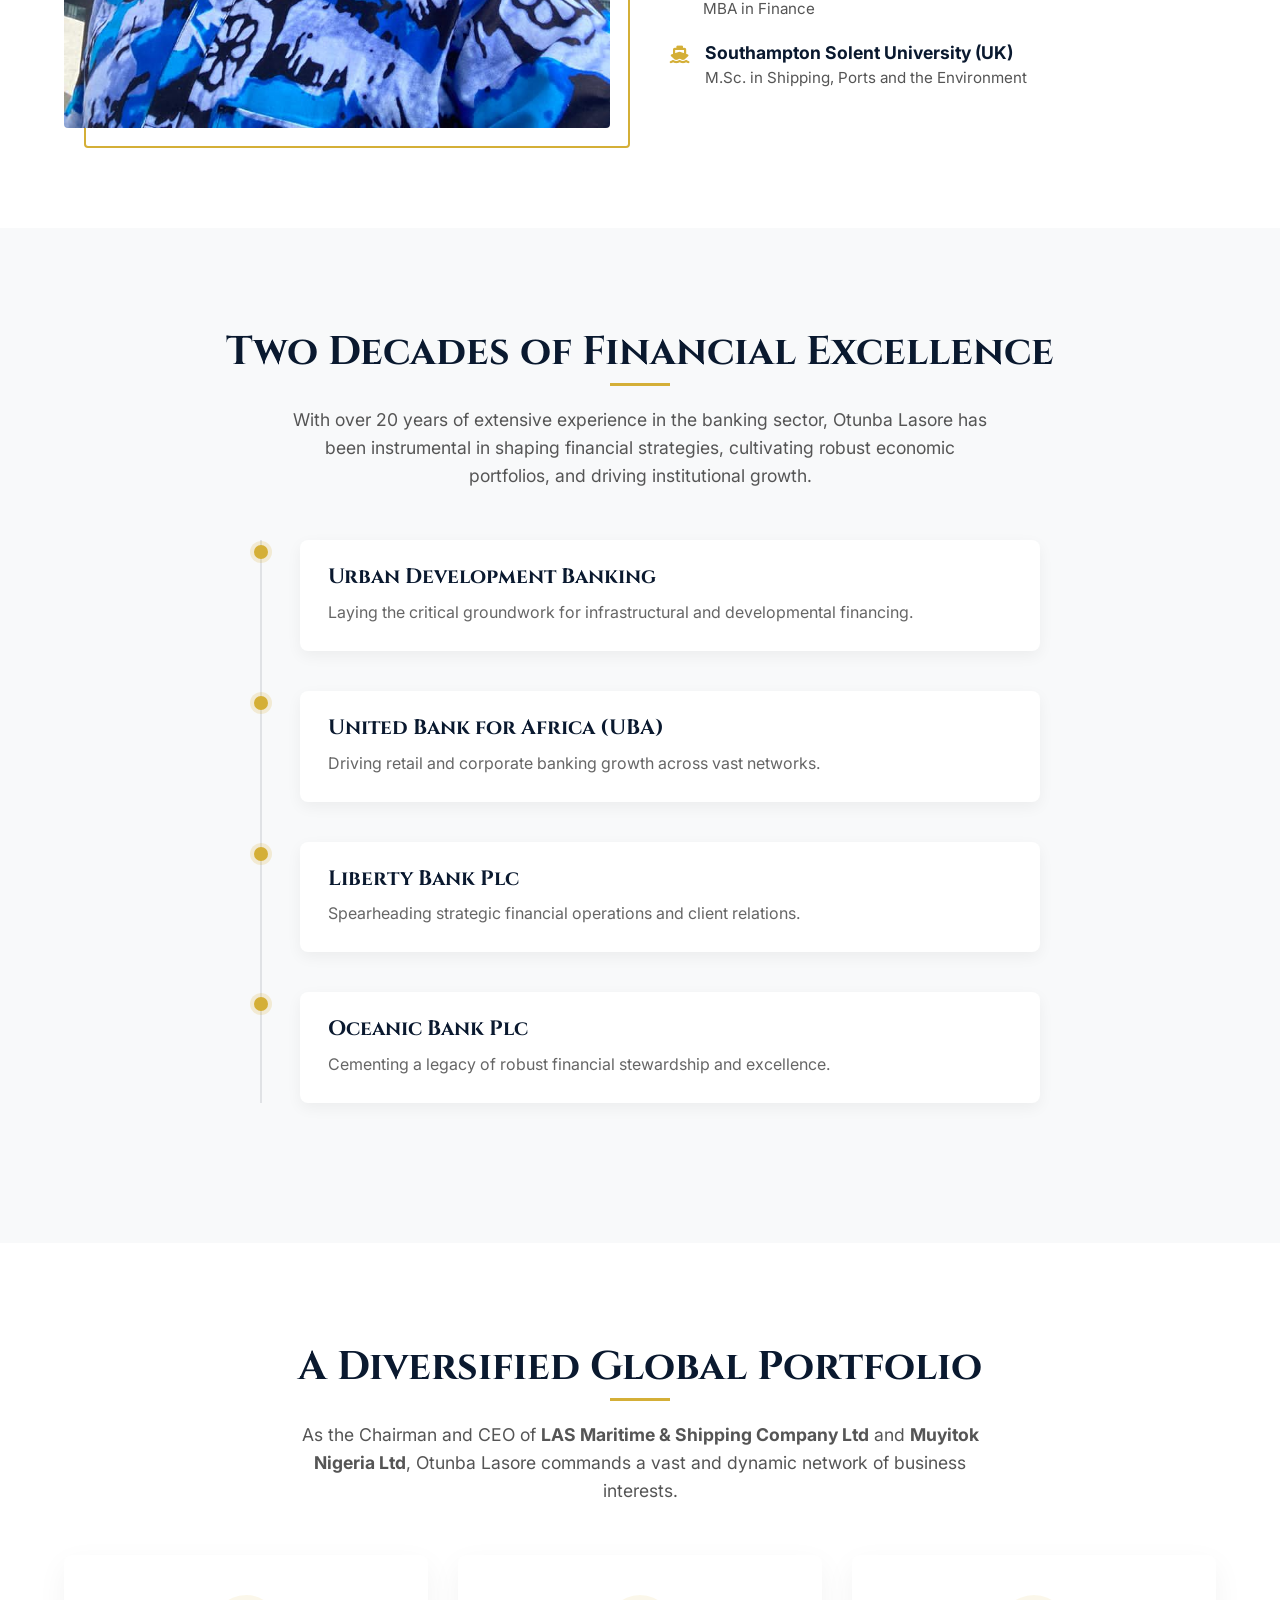
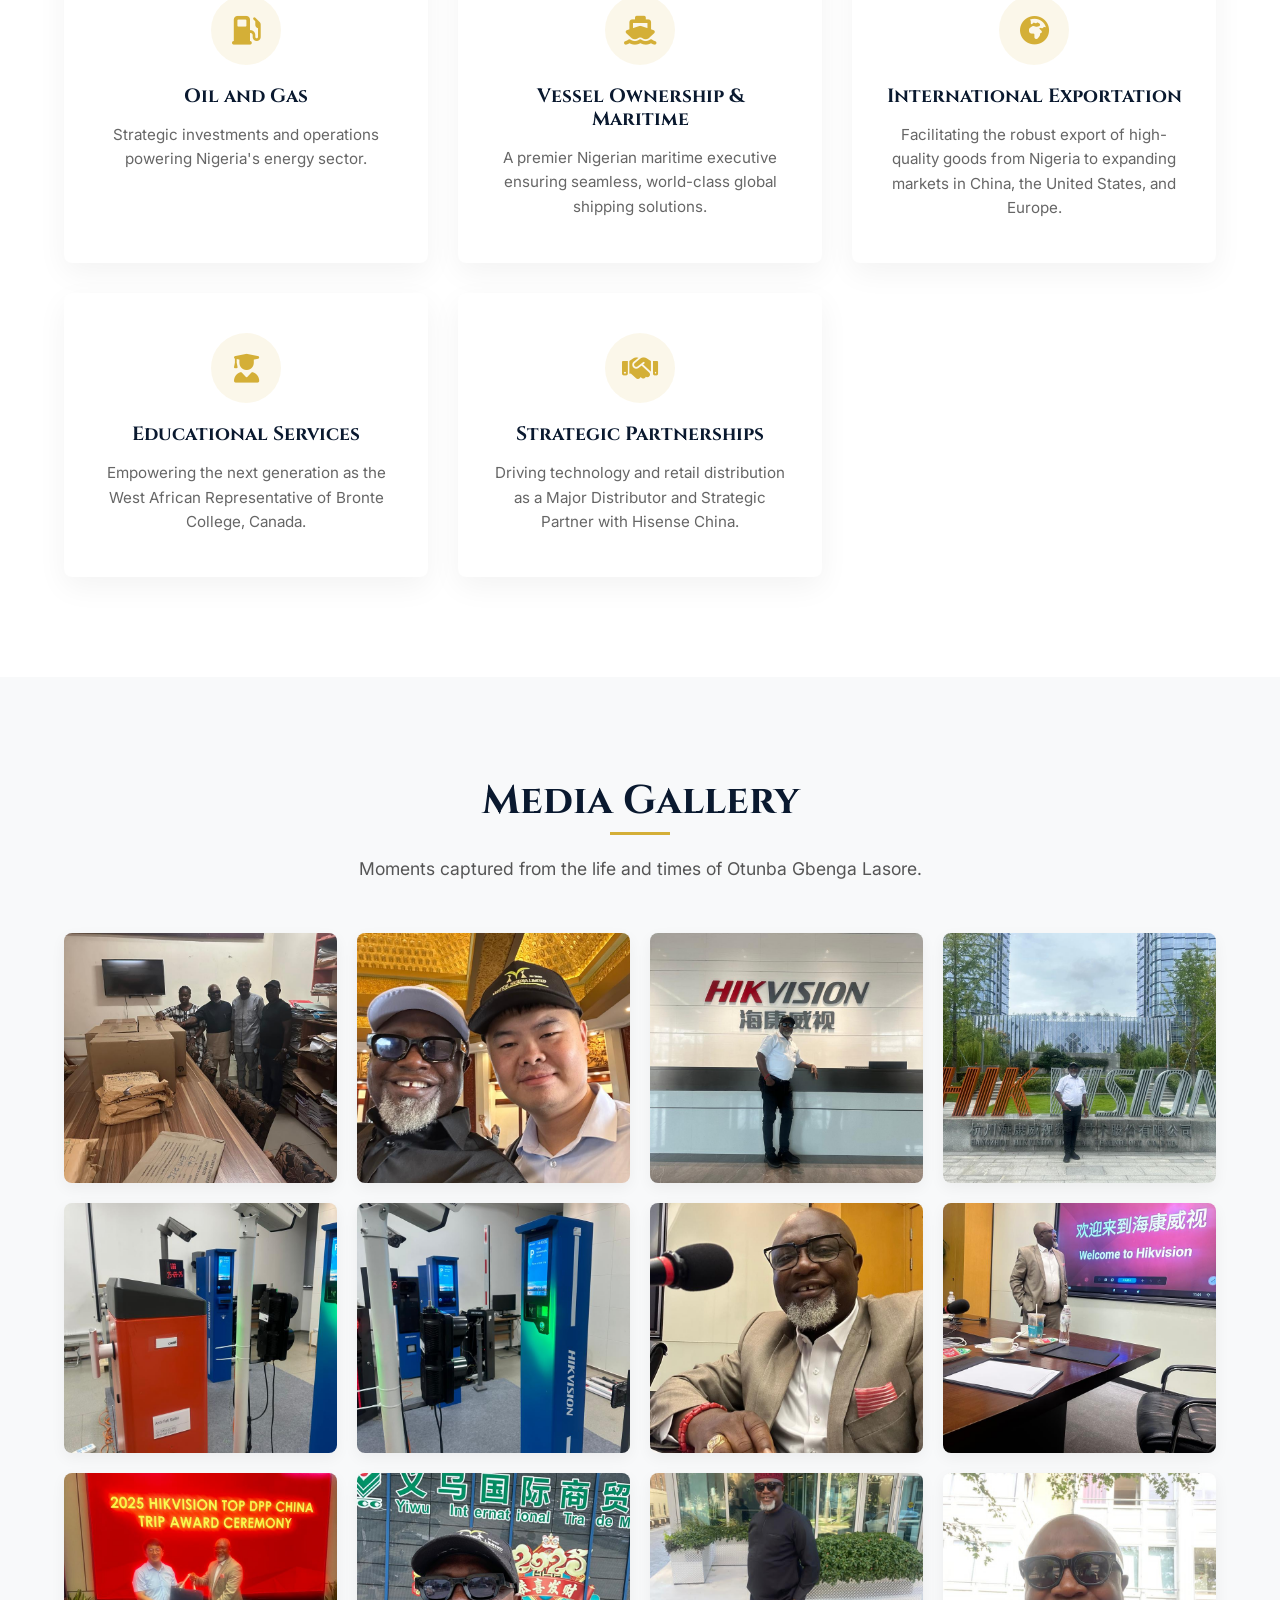
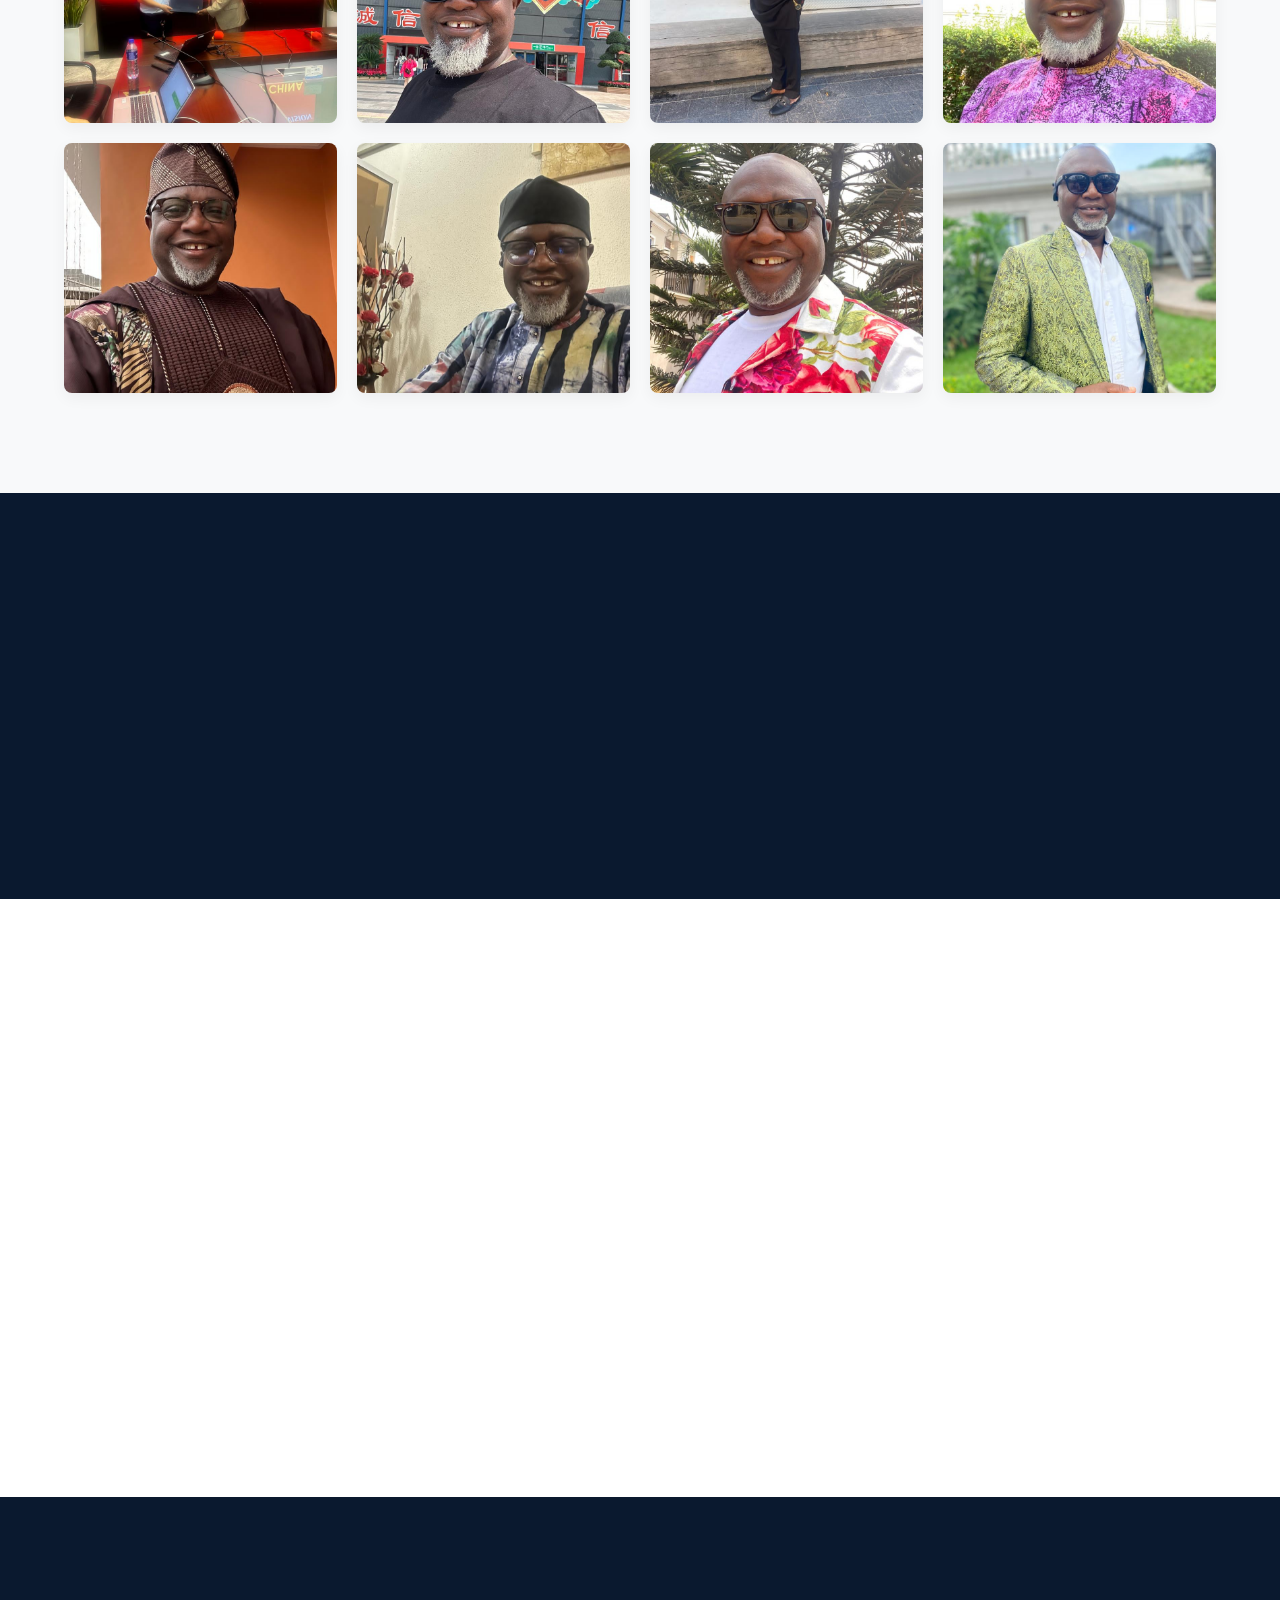
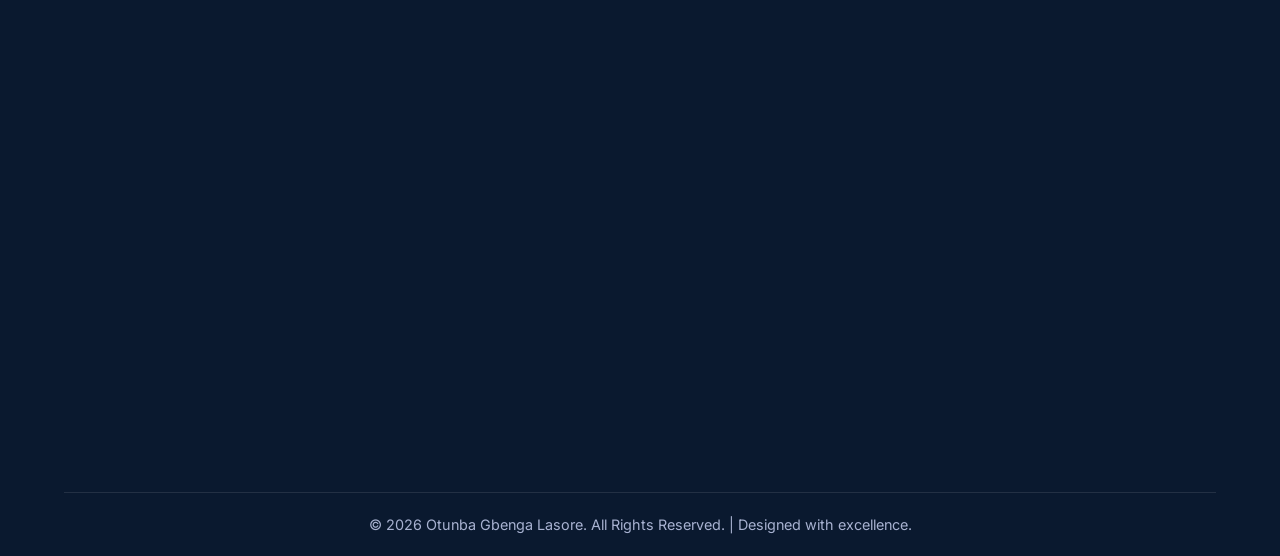
==== commit db2dd137: "Remove LinkedIn link and restore Instagram" ====
--- a/index.html
+++ b/index.html
@@ -56,7 +56,6 @@
       ],
       "description": "Otunba Gbenga Lasore is a seasoned Nigerian maritime executive, Lagos state politician, and CEO of LAS Maritime & Shipping. He is a visionary business leader with over 20 years of experience in finance and global trade.",
       "sameAs": [
-        "https://www.linkedin.com/in/otunba-gbenga-lasore",
         "https://www.instagram.com/lasorejohson?igsh=MWNrbDZxdXd5c2RoZQ==",
         "https://www.facebook.com/share/1CWzaikQ8W/?mibextid=wwXIfr",
         "https://medium.com/@alaselababatunde10/the-alchemist-of-enterprise-the-inspiring-journey-of-otunba-gbenga-lasore-39dd4276831a"
@@ -329,9 +328,6 @@
                         <a href="https://www.facebook.com/share/1CWzaikQ8W/?mibextid=wwXIfr" target="_blank" class="social-icon" title="Facebook">
                             <i class="fab fa-facebook-f"></i>
                         </a>
-                        <a href="https://www.linkedin.com/in/otunba-gbenga-lasore" target="_blank" class="social-icon" title="LinkedIn">
-                            <i class="fab fa-linkedin-in"></i>
-                        </a>
                         <a href="https://medium.com/@alaselababatunde10/the-alchemist-of-enterprise-the-inspiring-journey-of-otunba-gbenga-lasore-39dd4276831a" target="_blank" class="social-icon" title="Medium">
                             <i class="fab fa-medium-m"></i>
                         </a>
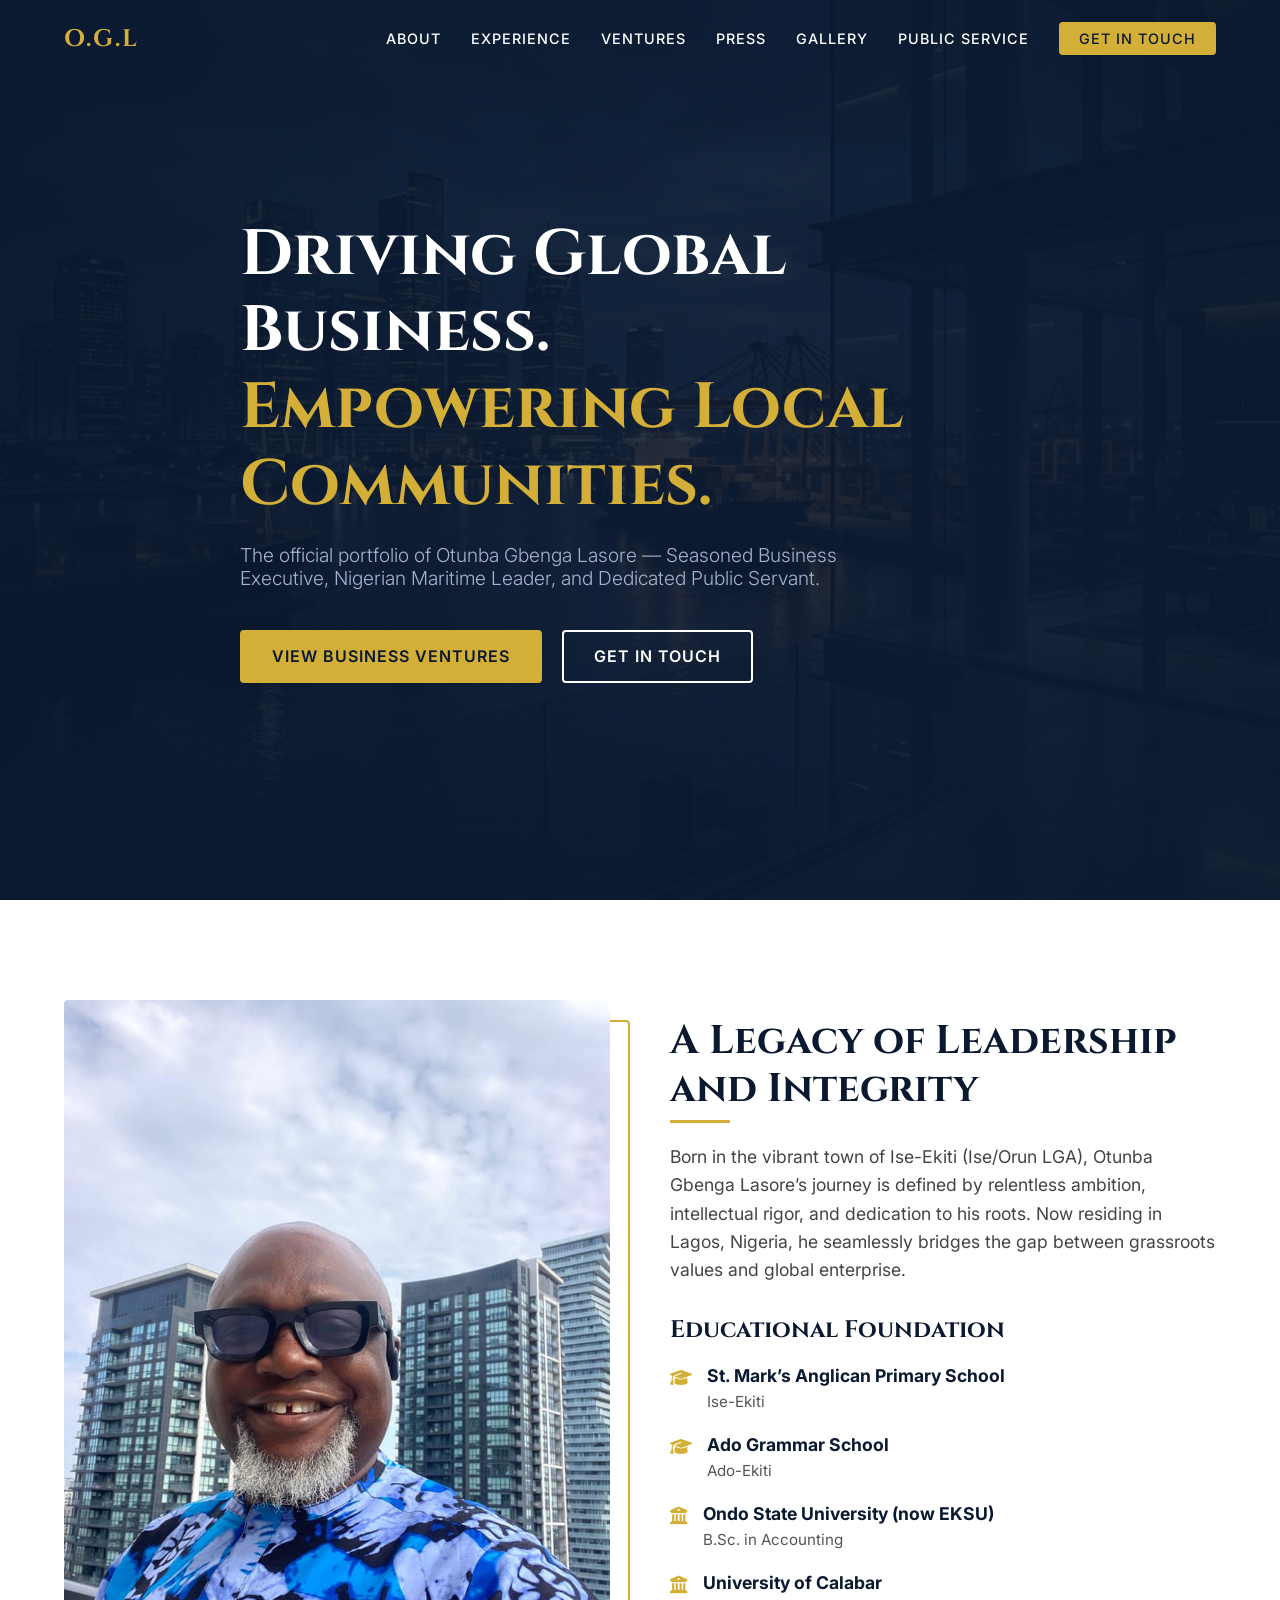
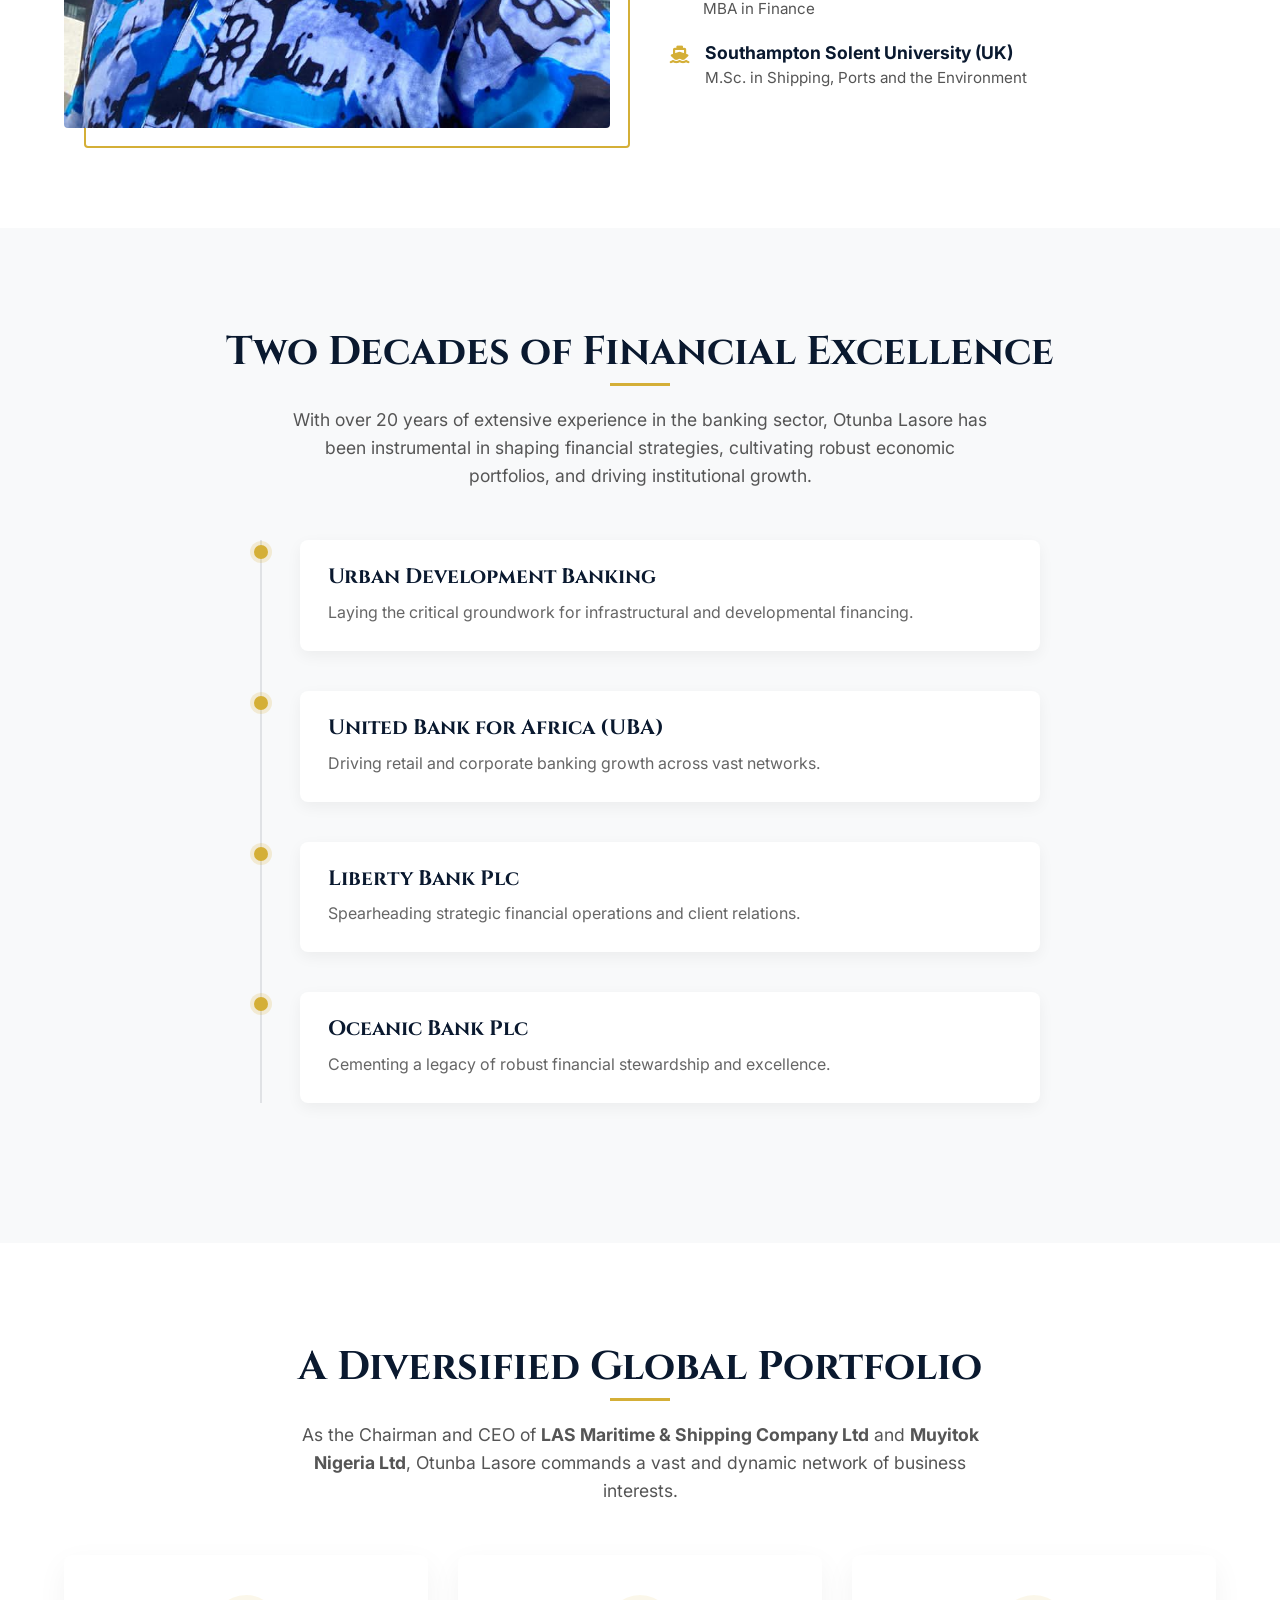
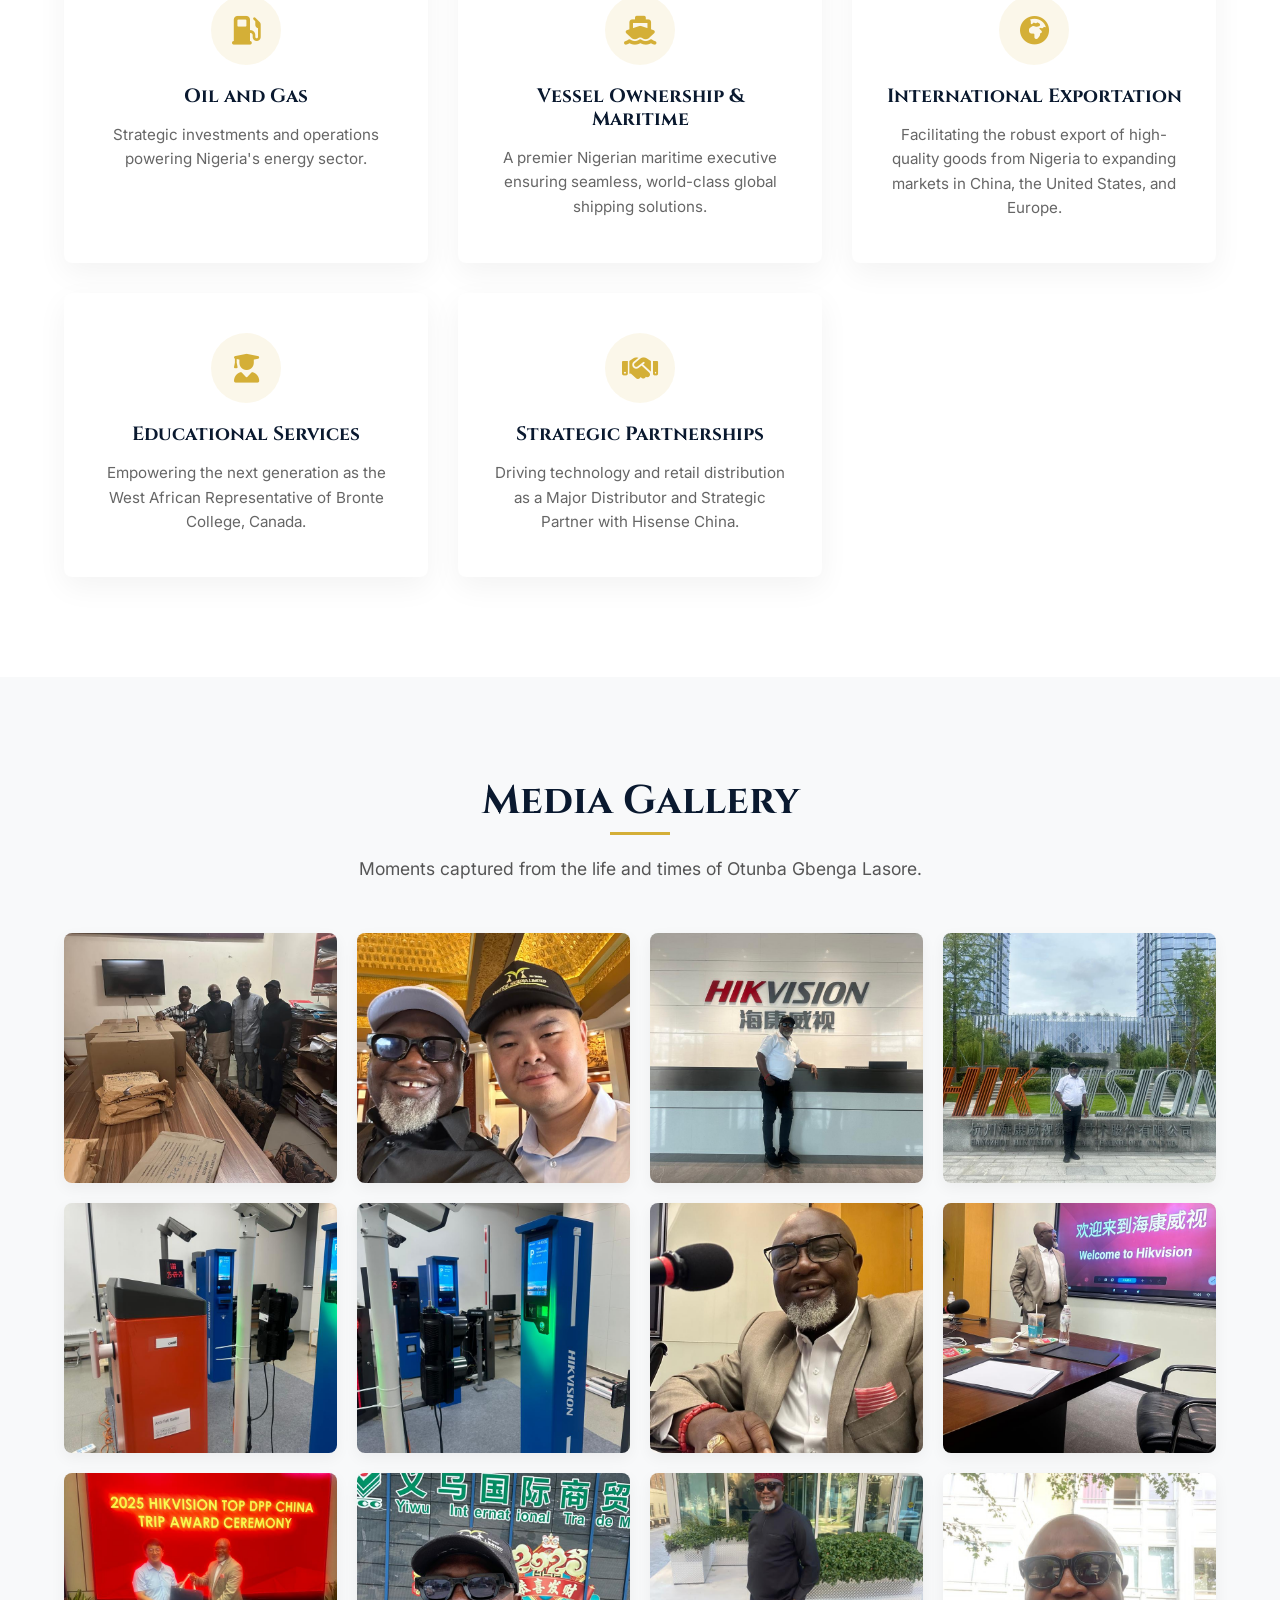
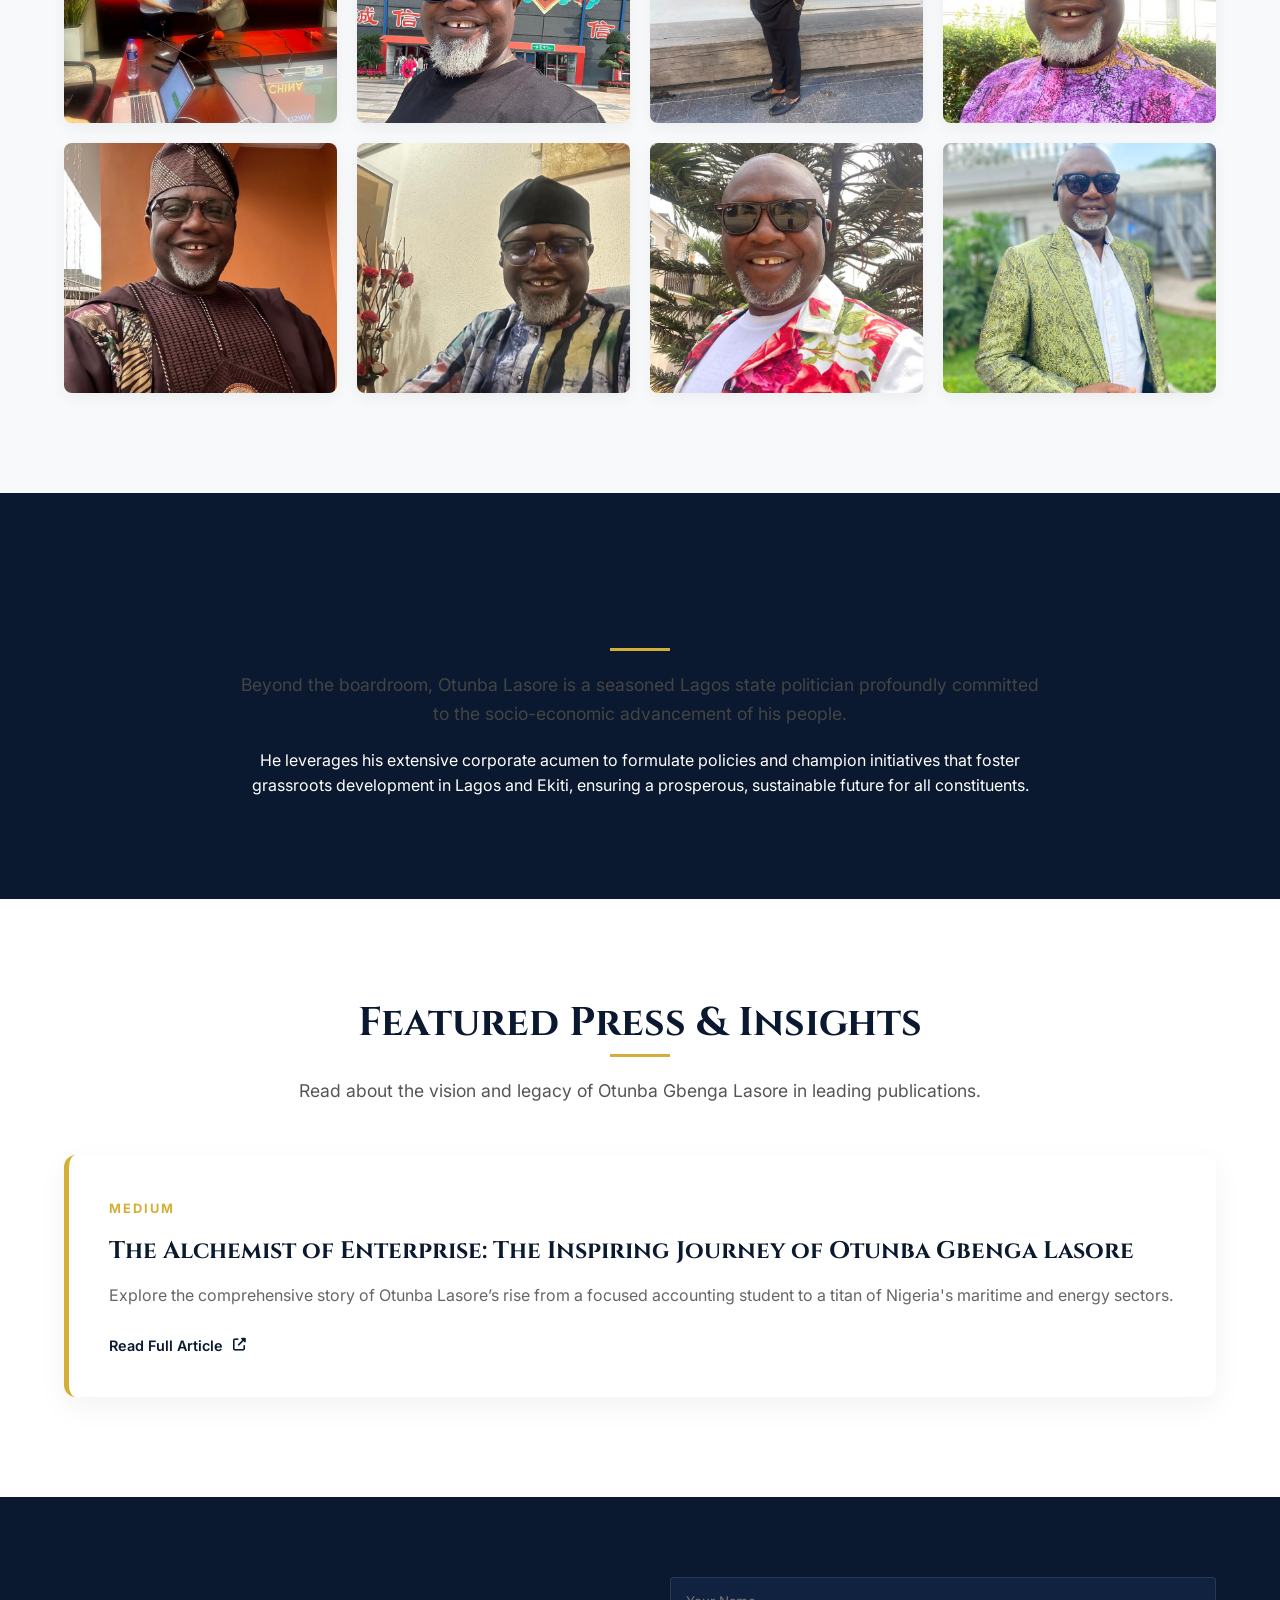
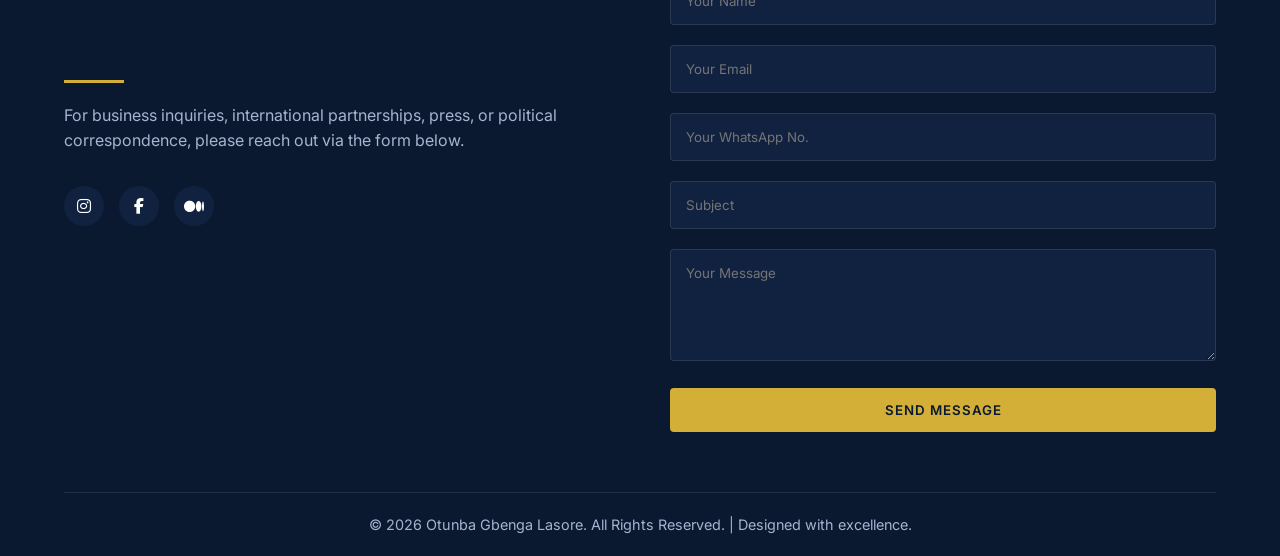
==== commit a6bf0abc: "Update all URL references to production domain https://gbengalasore.vercel.app/" ====
--- a/index.html
+++ b/index.html
@@ -9,17 +9,17 @@
     
     <!-- Open Graph / Facebook -->
     <meta property="og:type" content="website">
-    <meta property="og:url" content="https://mr-otunba-website.vercel.app/">
+    <meta property="og:url" content="https://gbengalasore.vercel.app/">
     <meta property="og:title" content="Otunba Gbenga Lasore | Visionary Nigerian Business Leader & Politician">
     <meta property="og:description" content="Discover the legacy of Otunba Gbenga Lasore, a seasoned maritime executive, Lagos state politician, and CEO of LAS Maritime & Shipping.">
-    <meta property="og:image" content="https://mr-otunba-website.vercel.app/images/otunba-gbenga-lasore-portrait.jpg">
+    <meta property="og:image" content="https://gbengalasore.vercel.app/images/otunba-gbenga-lasore-portrait.jpg">
 
     <!-- Twitter -->
     <meta property="twitter:card" content="summary_large_image">
-    <meta property="twitter:url" content="https://mr-otunba-website.vercel.app/">
+    <meta property="twitter:url" content="https://gbengalasore.vercel.app/">
     <meta property="twitter:title" content="Otunba Gbenga Lasore | Visionary Nigerian Business Leader & Politician">
     <meta property="twitter:description" content="Discover the legacy of Otunba Gbenga Lasore, a seasoned maritime executive, Lagos state politician, and CEO of LAS Maritime & Shipping.">
-    <meta property="twitter:image" content="https://mr-otunba-website.vercel.app/images/otunba-gbenga-lasore-portrait.jpg">
+    <meta property="twitter:image" content="https://gbengalasore.vercel.app/images/otunba-gbenga-lasore-portrait.jpg">
 
     <!-- Structured Data (JSON-LD) -->
     <script type="application/ld+json">
@@ -27,8 +27,8 @@
       "@context": "https://schema.org",
       "@type": "Person",
       "name": "Otunba Gbenga Lasore",
-      "url": "https://mr-otunba-website.vercel.app/",
-      "image": "https://mr-otunba-website.vercel.app/images/otunba-gbenga-lasore-portrait.jpg",
+      "url": "https://gbengalasore.vercel.app/",
+      "image": "https://gbengalasore.vercel.app/images/otunba-gbenga-lasore-portrait.jpg",
       "jobTitle": "CEO of LAS Maritime & Shipping Company Ltd",
       "worksFor": [
         {
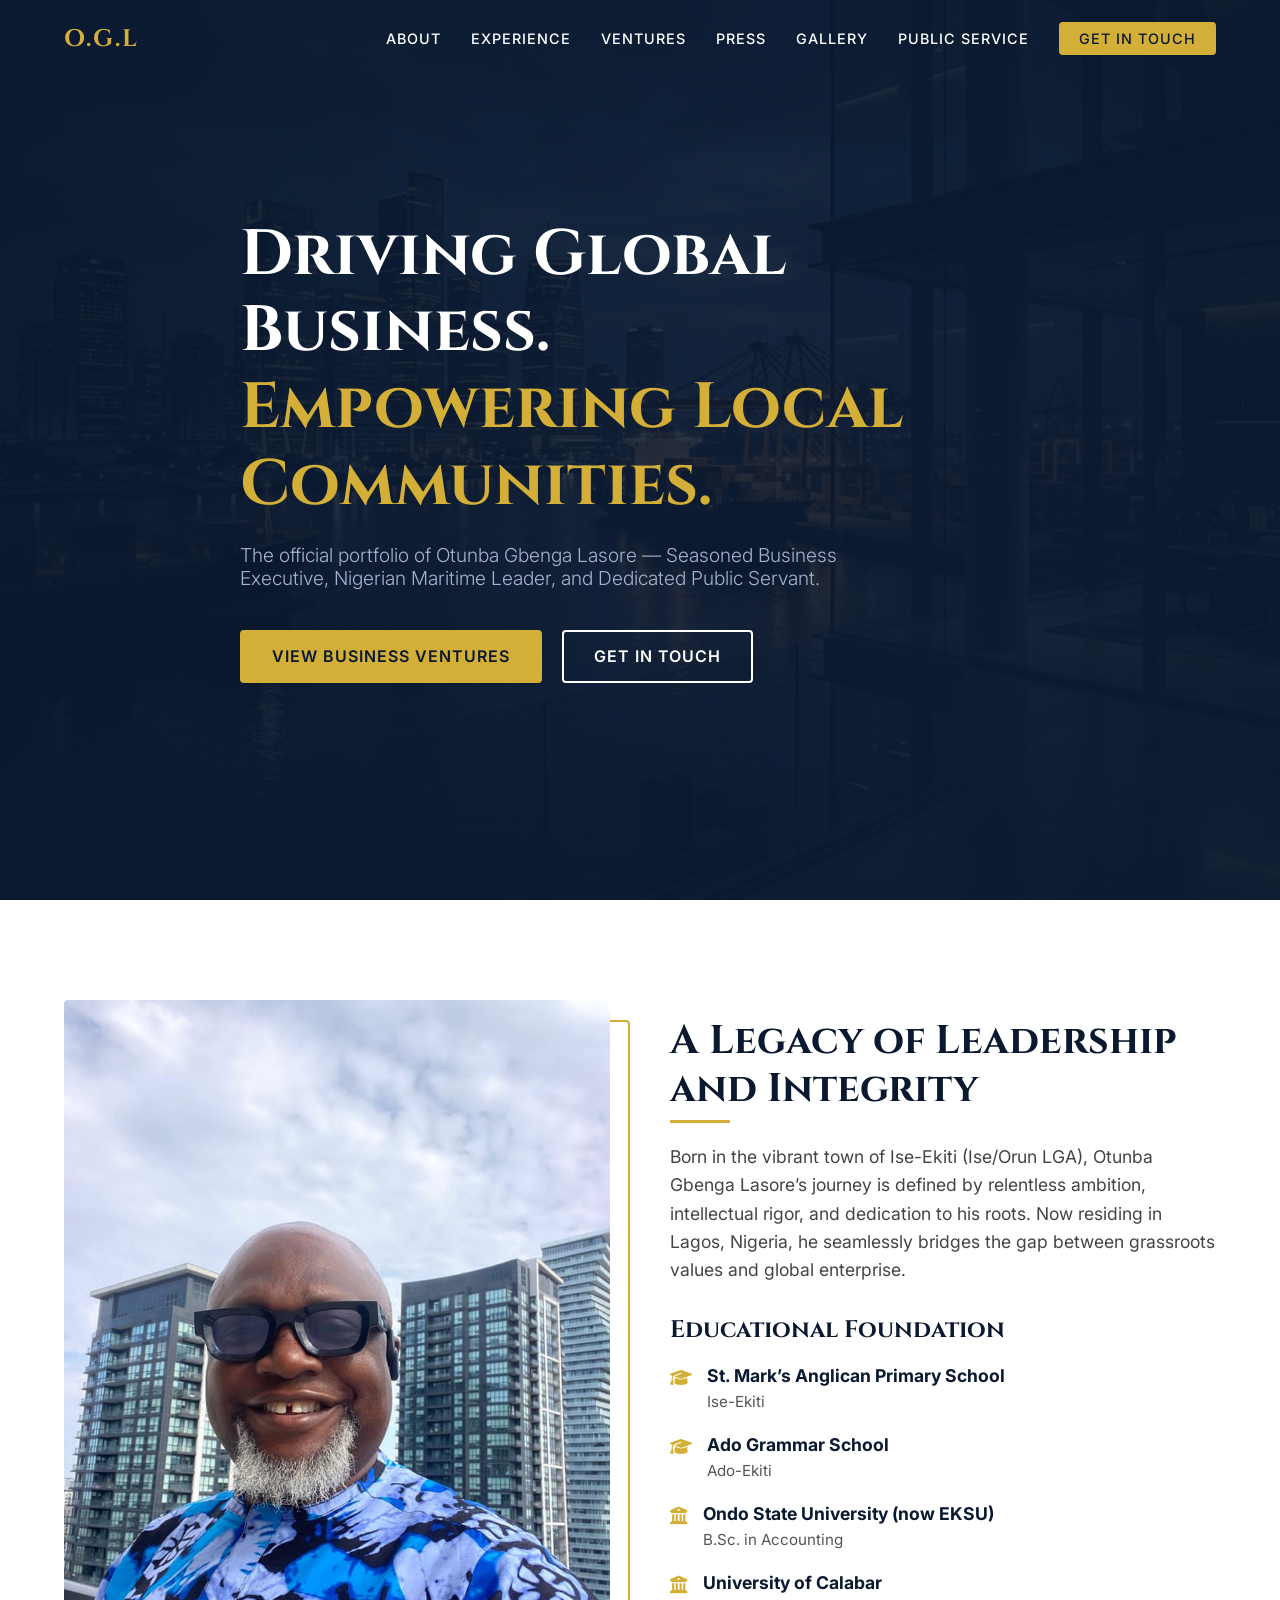
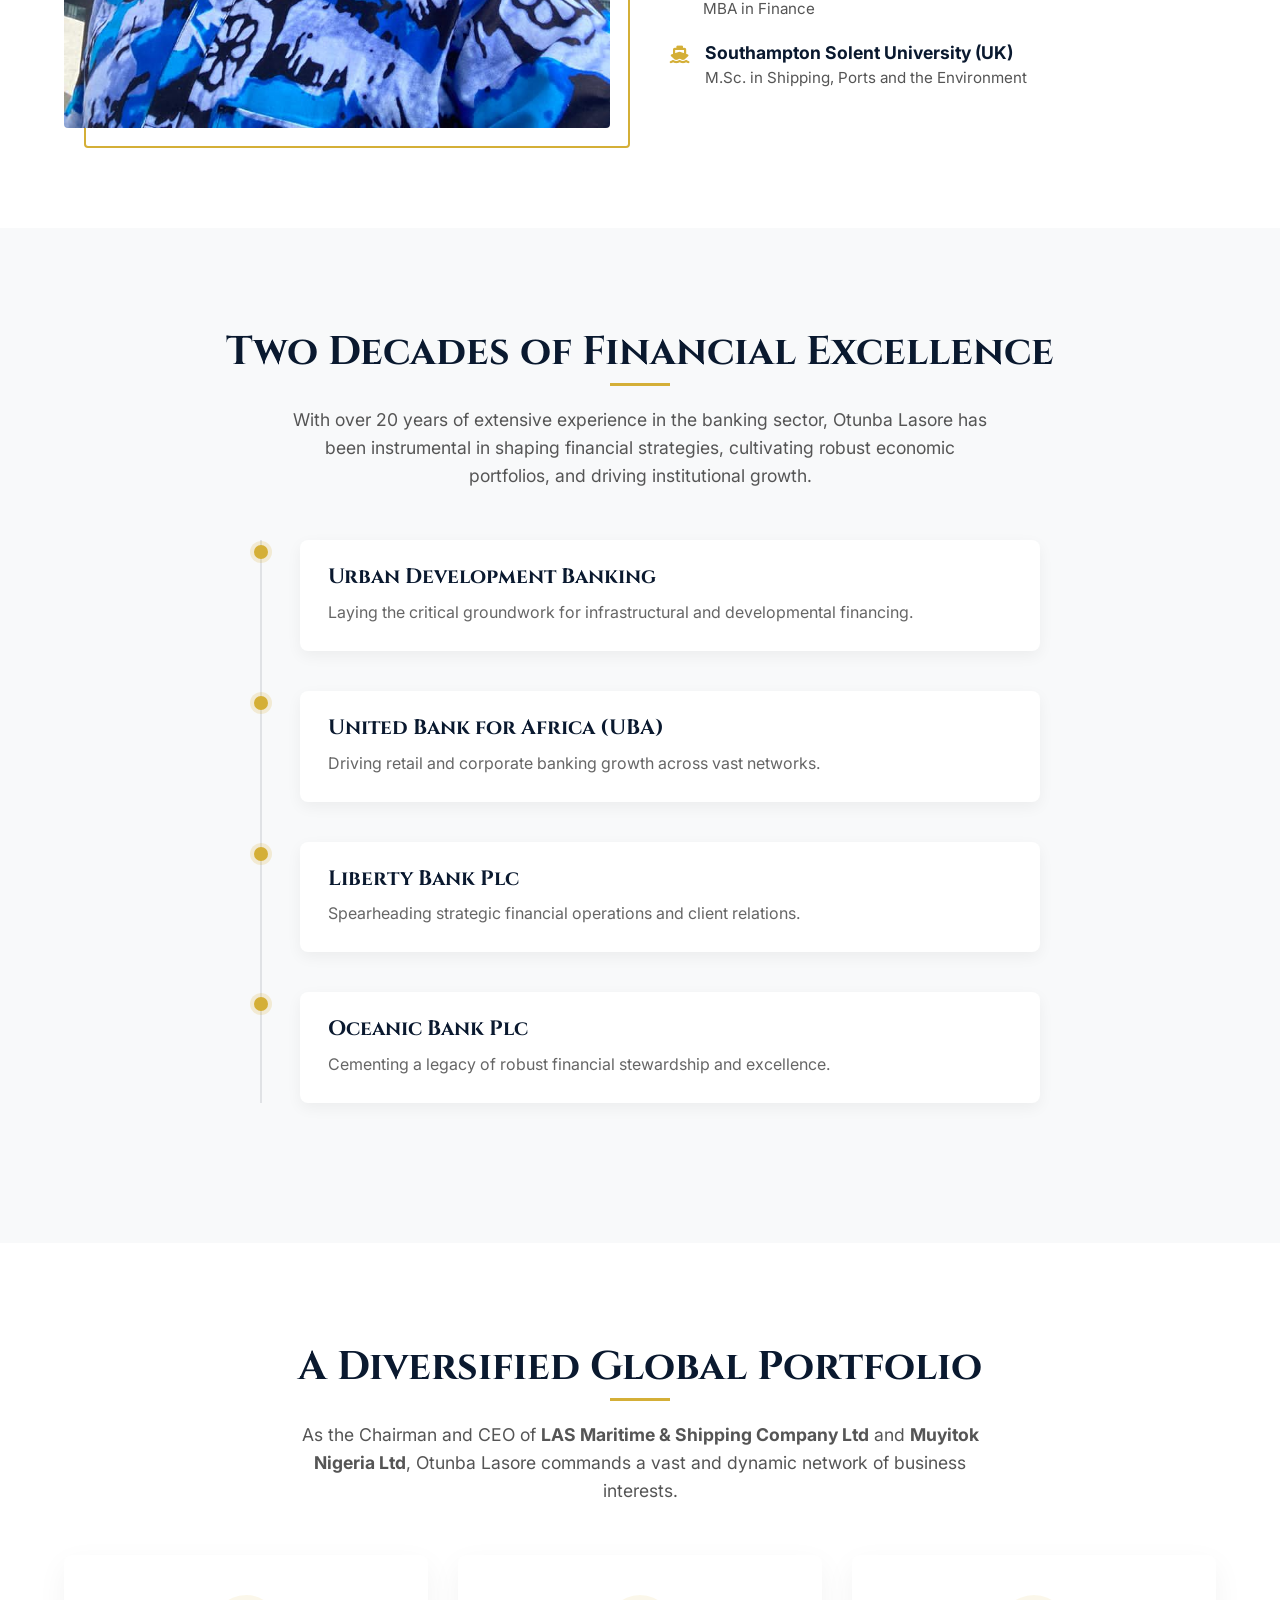
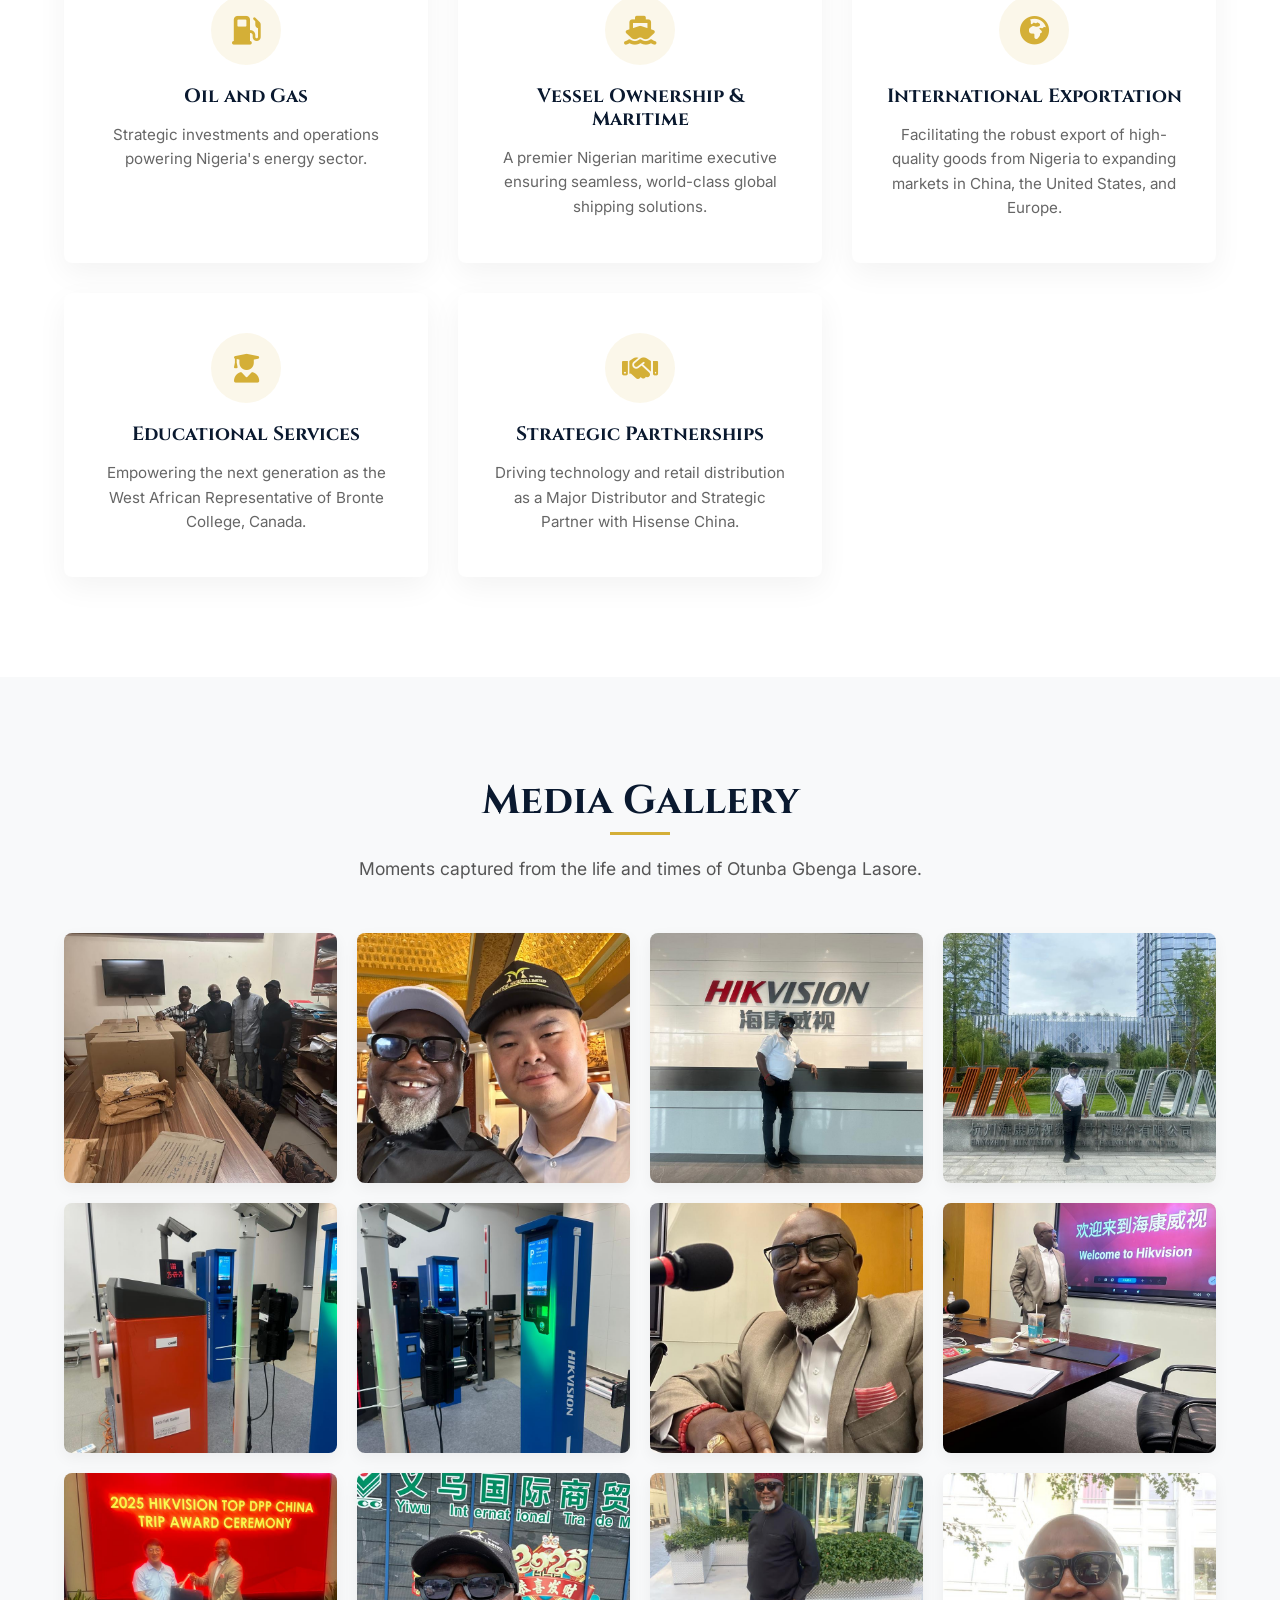
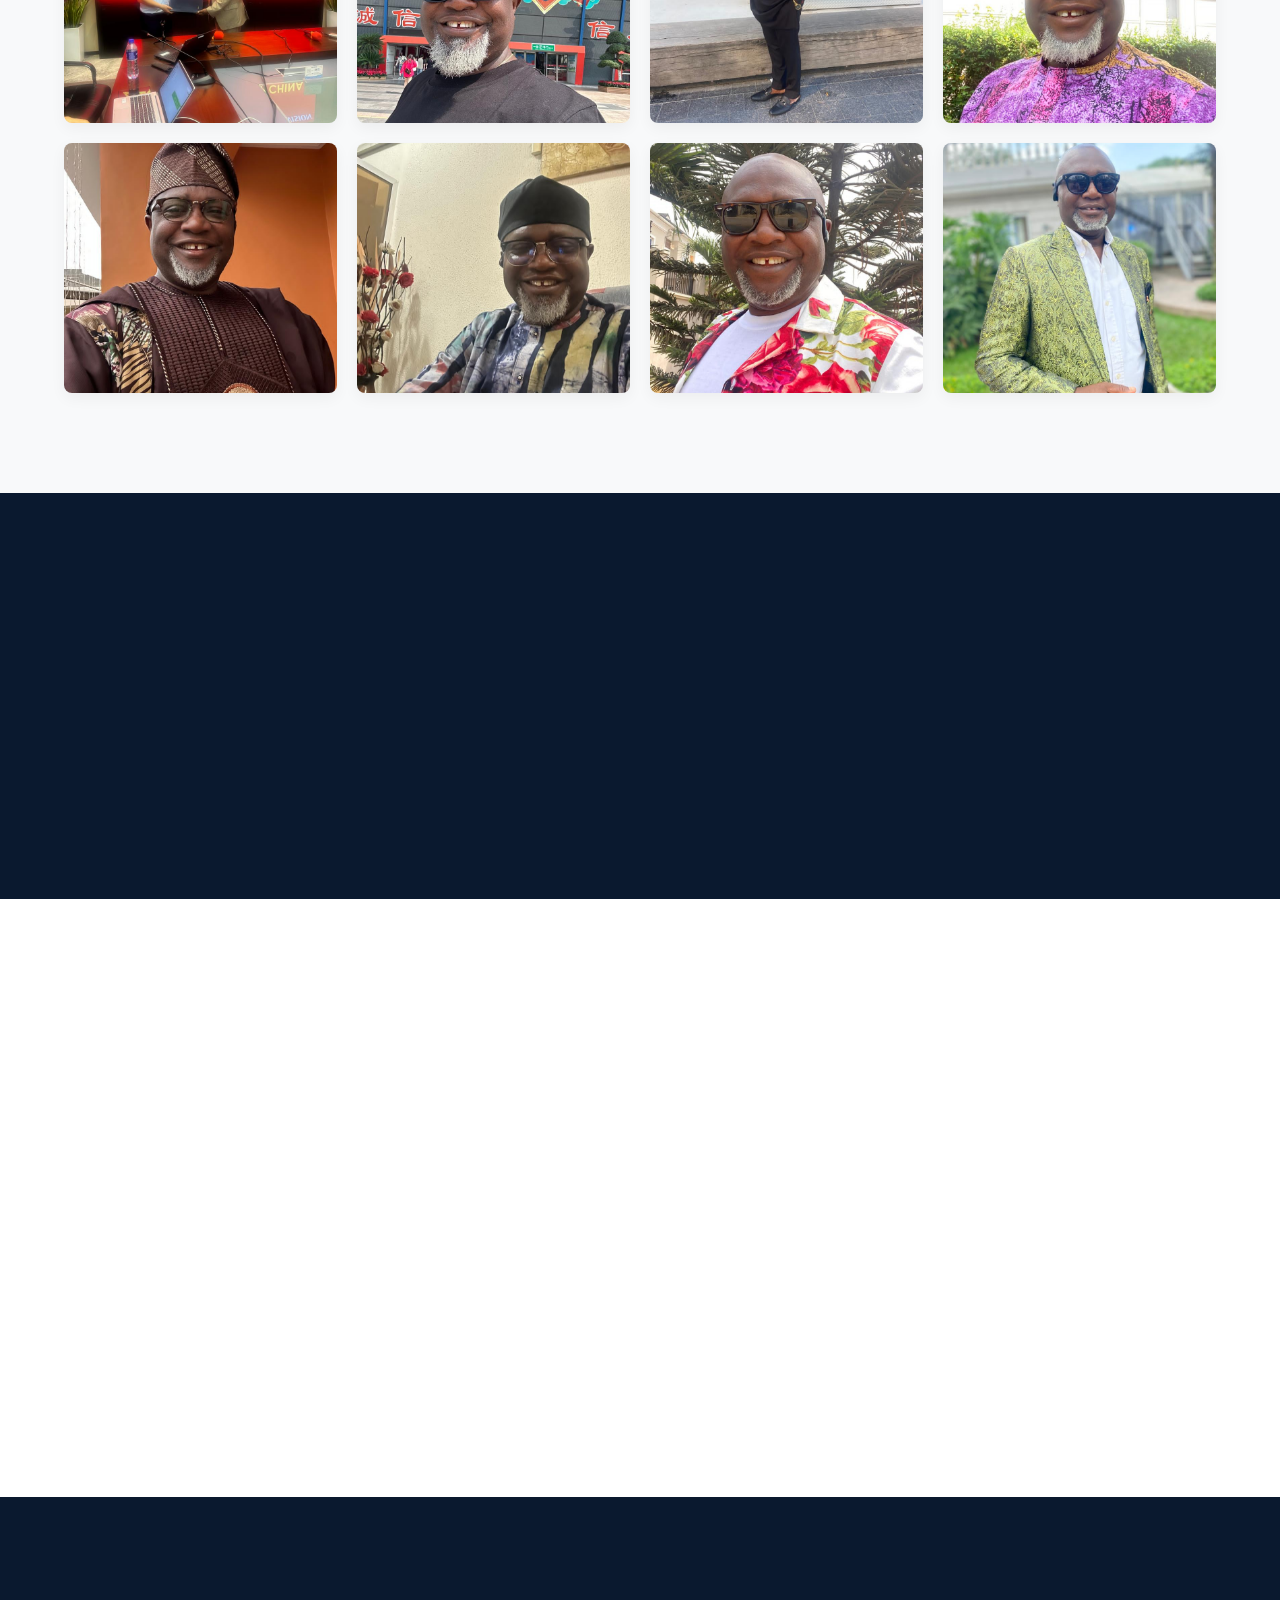
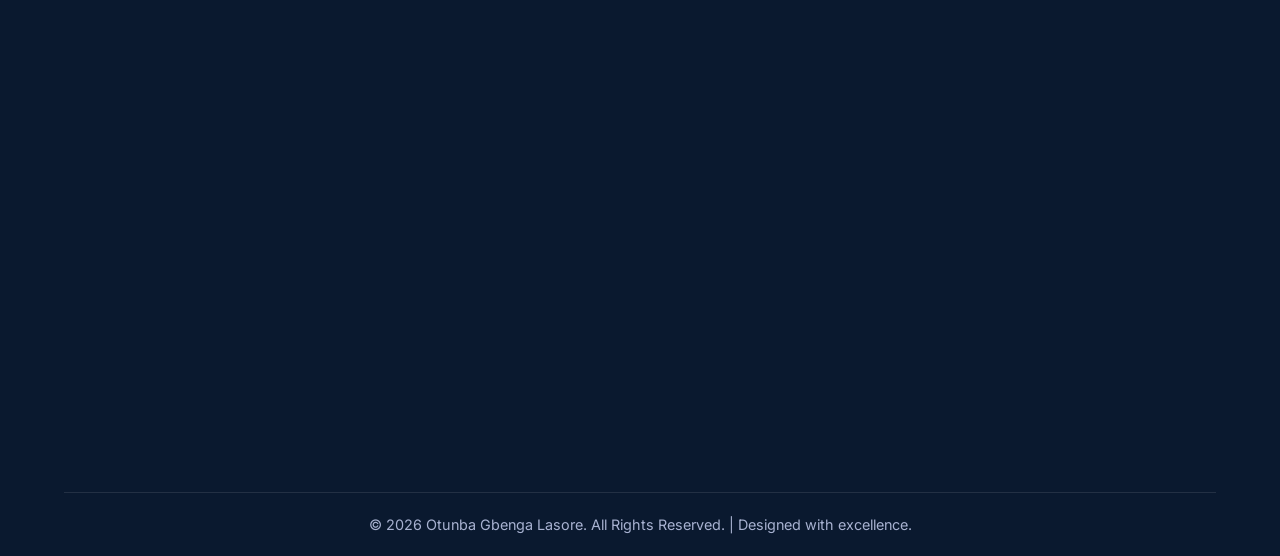
==== commit 3fdc1180: "Add visible email address to footer" ====
--- a/index.html
+++ b/index.html
@@ -319,7 +319,14 @@
             <div class="footer-grid">
                 <div class="footer-info reveal-left">
                     <h2 class="section-heading text-white">Connect with Otunba Lasore</h2>
-                    <p class="text-slate mb-4">For business inquiries, international partnerships, press, or political correspondence, please reach out via the form below.</p>
+                    <p class="text-slate mb-4">For business inquiries, international partnerships, press, or political correspondence, please reach out via the form below or through the contact details listed.</p>
+                    
+                    <ul class="contact-details mb-4">
+                        <li>
+                            <i class="fas fa-envelope text-gold"></i>
+                            <a href="mailto:gbengalasore@gmail.com" class="text-white">gbengalasore@gmail.com</a>
+                        </li>
+                    </ul>
                     
                     <div class="social-links mt-4">
                         <a href="https://www.instagram.com/lasorejohson?igsh=MWNrbDZxdXd5c2RoZQ==" target="_blank" class="social-icon" title="Instagram">
